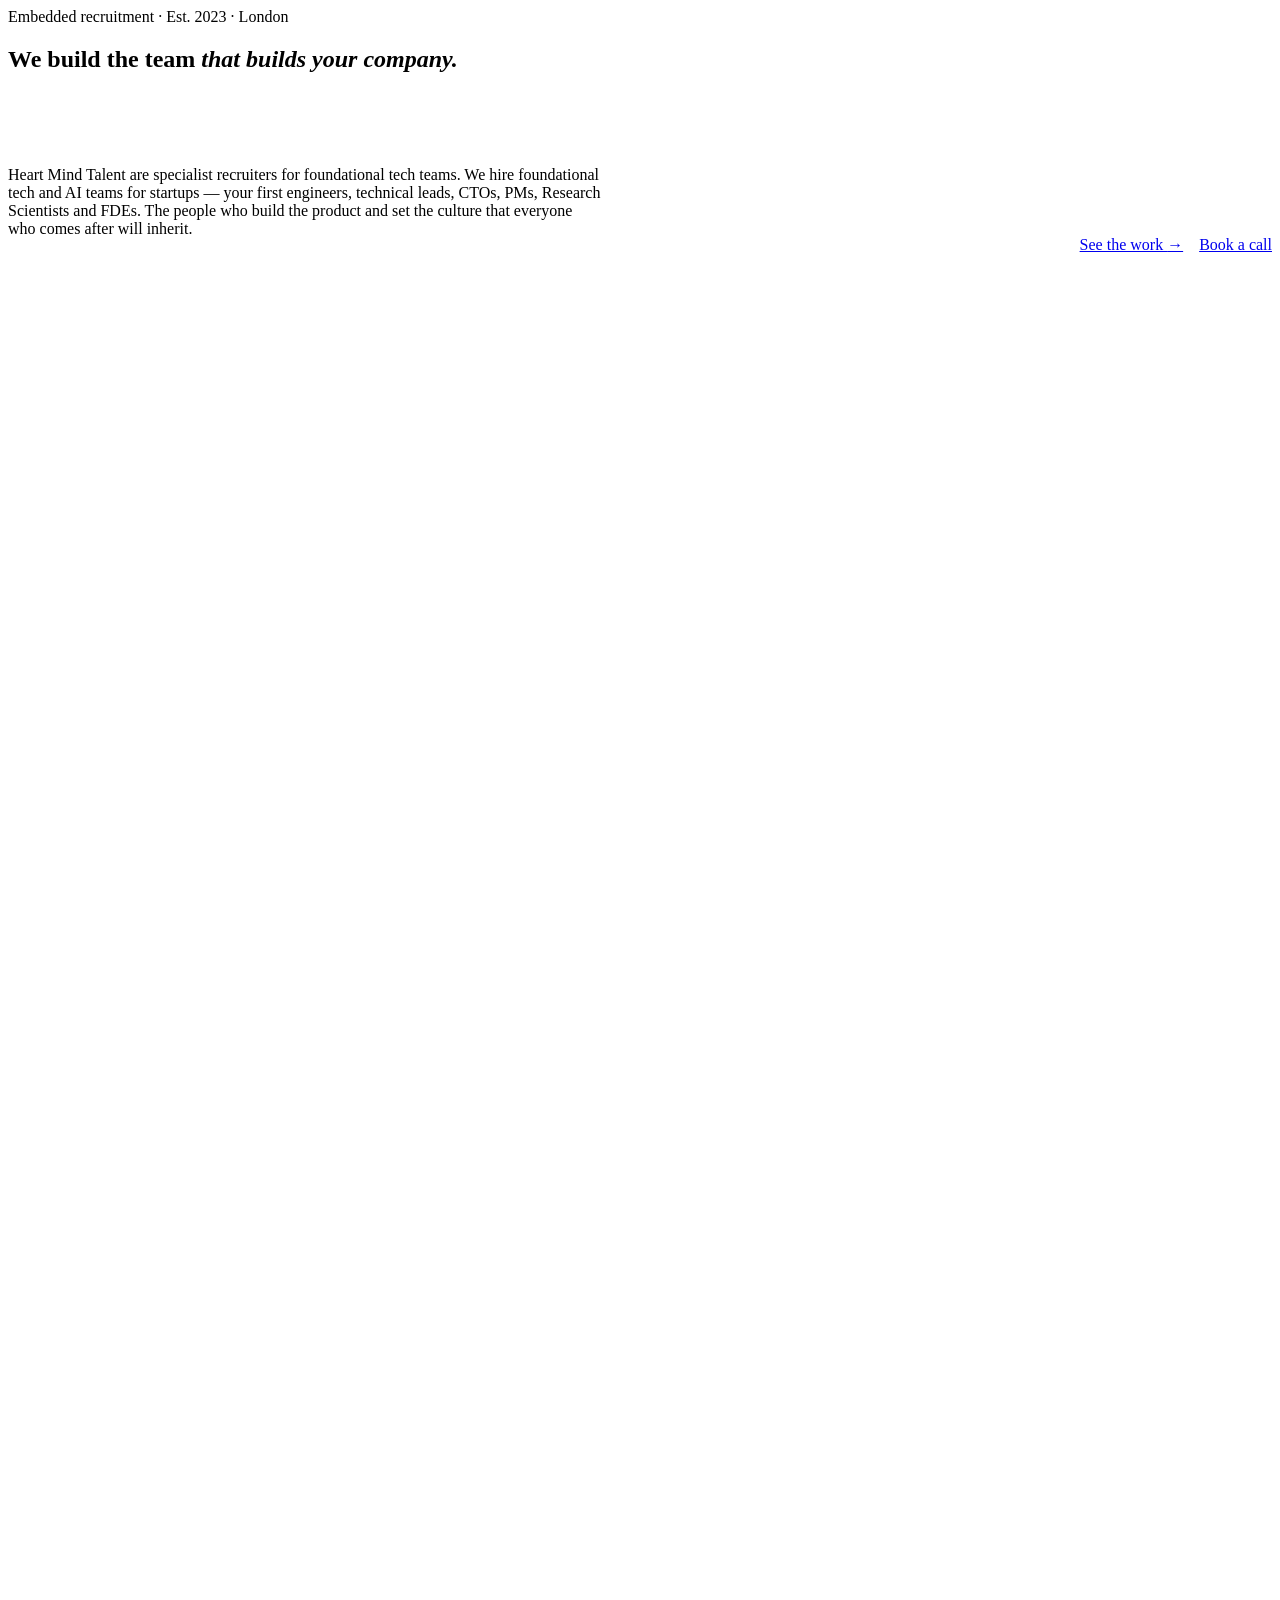
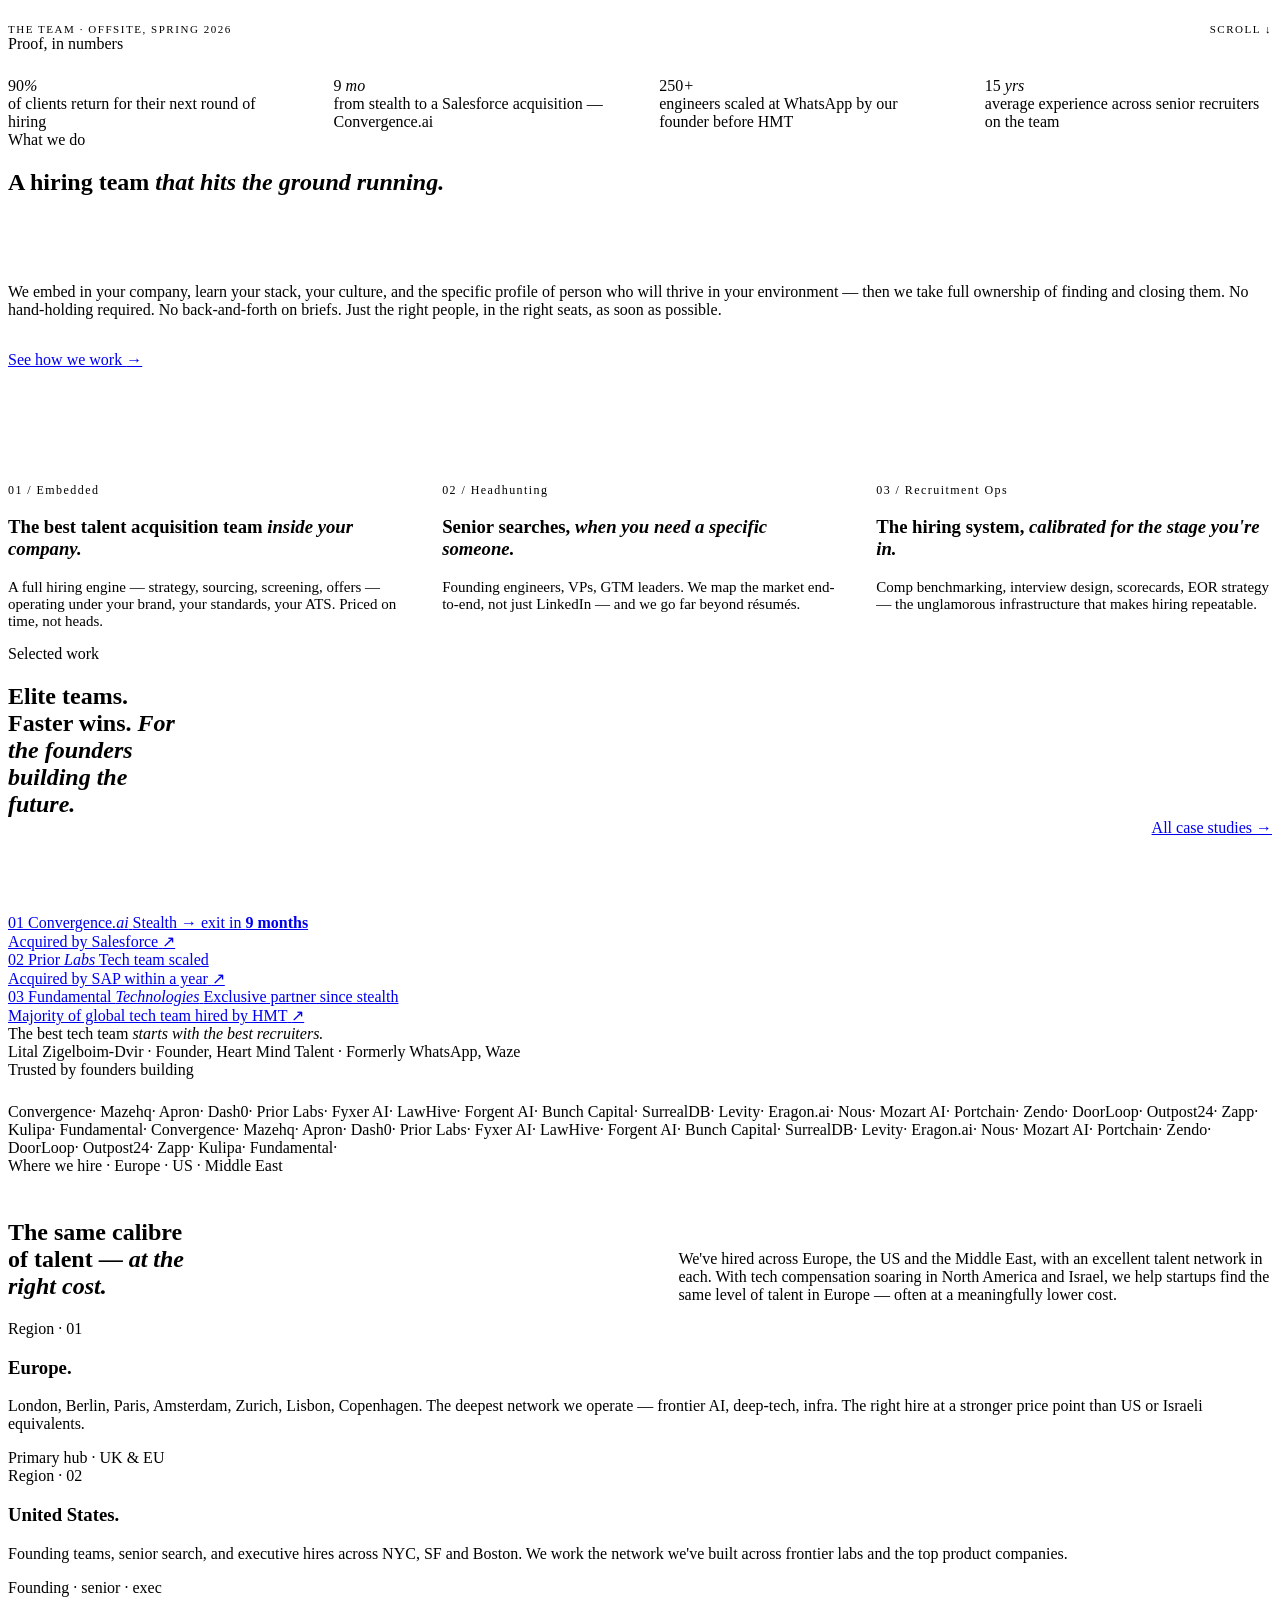
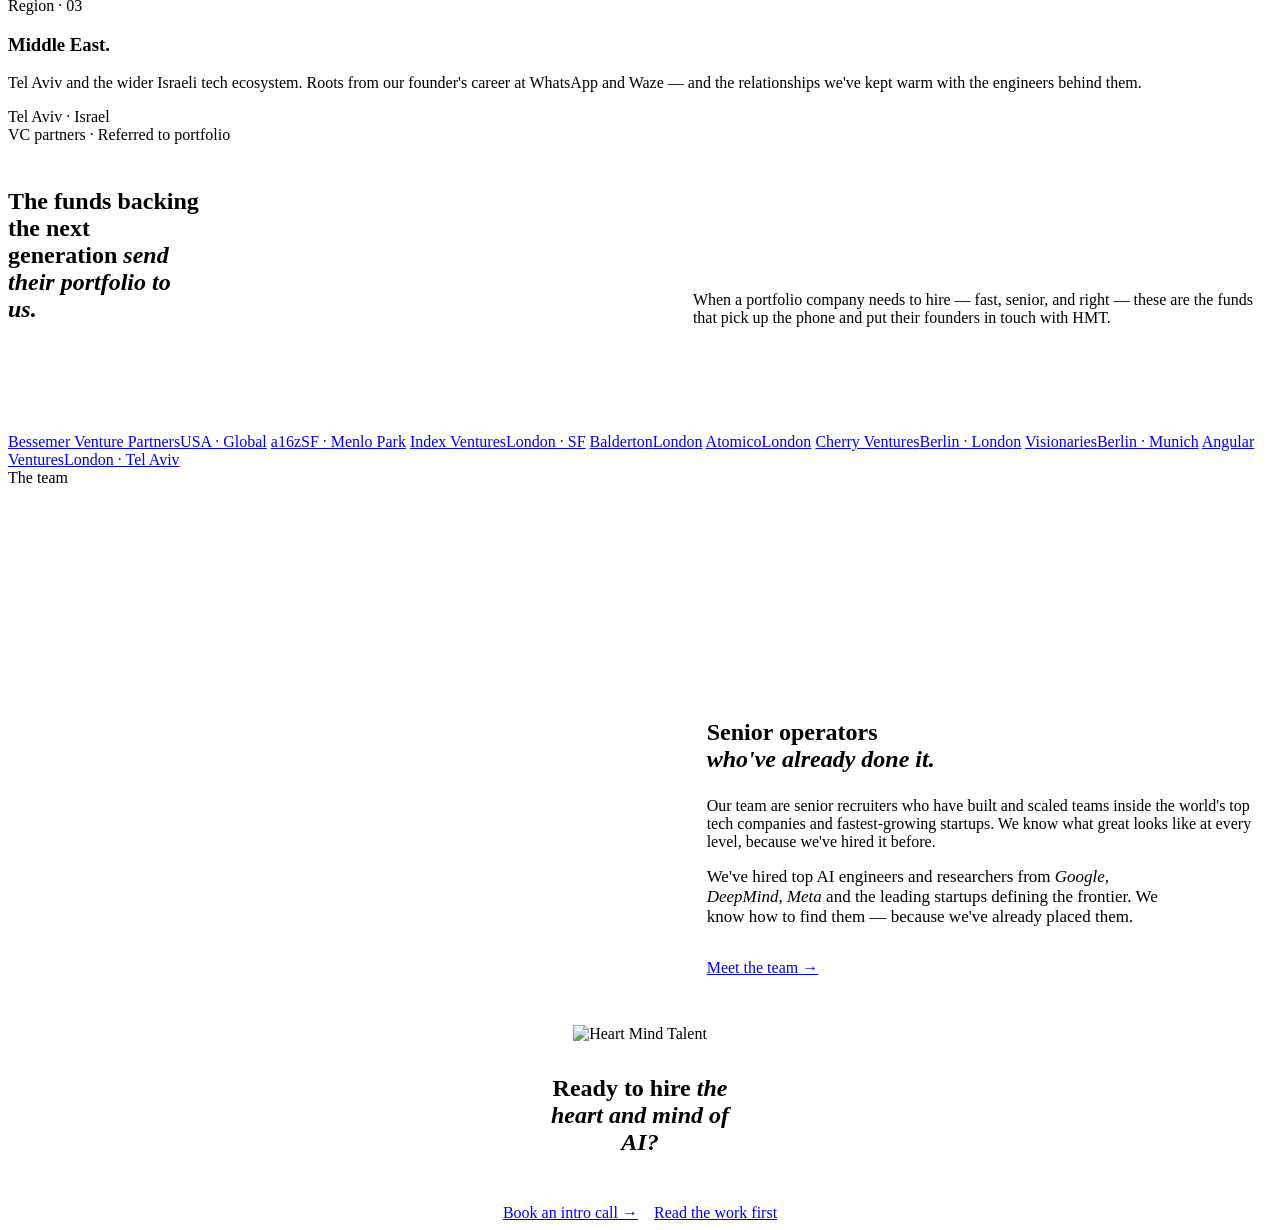
==== index.html @ 1f243b2b "Add files via upload" ====
<!doctype html>
<html lang="en">
<head>
<meta charset="utf-8" />
<meta name="viewport" content="width=device-width,initial-scale=1" />
<title>Heart Mind Talent — Specialist recruiters for foundational tech teams.</title>
<meta name="description" content="Specialist recruiters for foundational tech teams. We hire the first engineers, technical leads and CTOs for AI and tech startups across Europe." />
<link rel="preconnect" href="https://fonts.googleapis.com">
<link rel="preconnect" href="https://fonts.gstatic.com" crossorigin>
<link href="https://fonts.googleapis.com/css2?family=Instrument+Serif:ital@0;1&family=IBM+Plex+Sans:wght@300;400;500;600&family=IBM+Plex+Mono:wght@400;500&display=swap" rel="stylesheet">
<link rel="stylesheet" href="assets/styles.css" />
<link rel="icon" type="image/jpeg" href="assets/favicon.jpeg" />
</head>
<body>

<div data-header></div>

<main>

  <!-- HERO -->
  <section class="hero section">
    <div class="wrap">
      <div class="kicker-row reveal">
        <span class="line"></span>
        <span class="eyebrow">Embedded recruitment · Est. 2023 · London</span>
      </div>

      <h1 class="display reveal">
        We build the team <em>that builds your company.</em>
      </h1>

      <div class="hero__row reveal" style="display:grid; grid-template-columns: 1fr 1fr; gap: clamp(40px,6vw,120px); margin-top: clamp(48px, 6vw, 96px); align-items: end;">
        <p class="lede">
          Heart Mind Talent are specialist recruiters for foundational tech teams. We hire foundational tech and AI teams for startups — your first engineers, technical leads, CTOs, PMs, Research Scientists and FDEs. The people who build the product and set the culture that everyone who comes after will inherit.
        </p>
        <div style="display:flex; gap: 16px; flex-wrap: wrap; justify-content: flex-end;">
          <a href="case-studies.html" class="cta">See the work <span class="cta__arrow">→</span></a>
          <a href="contact.html#book" class="cta-ghost">Book a call</a>
        </div>
      </div>
    </div>

    <!-- Full bleed hero image -->
    <div class="hero__image reveal" style="margin-top: clamp(56px, 7vw, 112px);">
      <div class="photo photo--landscape" style="aspect-ratio: 1/1;">
        <image-slot
          id="home-hero"
          shape="rect"
          placeholder="Drag a team photo here to replace"
          fit="cover"
          style="width:100%;height:100%;display:block;"
          src="assets/photos/home-hero.jpg"
        ></image-slot>
      </div>
      <div class="wrap" style="display:flex; justify-content: space-between; margin-top: 16px;">
        <span class="mono" style="font-size:11px;letter-spacing:.14em;text-transform:uppercase;color:var(--muted);">The team · Offsite, Spring 2026</span>
        <span class="mono" style="font-size:11px;letter-spacing:.14em;text-transform:uppercase;color:var(--muted);">Scroll <span aria-hidden="true">↓</span></span>
      </div>
    </div>
  </section>

  <!-- PROOF STATS -->
  <section class="section-tight">
    <div class="wrap">
      <div class="kicker-row reveal">
        <span class="line"></span>
        <span class="eyebrow">Proof, in numbers</span>
      </div>

      <div style="display:grid; grid-template-columns: repeat(4, 1fr); gap: clamp(24px, 3vw, 48px); margin-top: 24px;" class="reveal">
        <div class="stat">
          <div class="stat__num">90<em>%</em></div>
          <div class="stat__label">of clients return for their next round of hiring</div>
        </div>
        <div class="stat">
          <div class="stat__num">9<em> mo</em></div>
          <div class="stat__label">from stealth to a Salesforce acquisition — Convergence.ai</div>
        </div>
        <div class="stat">
          <div class="stat__num">250<em>+</em></div>
          <div class="stat__label">engineers scaled at WhatsApp by our founder before HMT</div>
        </div>
        <div class="stat">
          <div class="stat__num">15<em> yrs</em></div>
          <div class="stat__label">average experience across senior recruiters on the team</div>
        </div>
      </div>
    </div>
  </section>

  <!-- WHAT WE DO -->
  <section class="section divider">
    <div class="wrap two-col">
      <div class="reveal">
        <div class="kicker-row">
          <span class="line"></span>
          <span class="eyebrow">What we do</span>
        </div>
        <h2 class="h-xl">A hiring team <em>that hits the ground running.</em></h2>
      </div>
      <div class="reveal" style="padding-top: clamp(20px, 4vw, 64px);">
        <p class="lede">
          We embed in your company, learn your stack, your culture, and the specific profile of person who will thrive in your environment — then we take full ownership of finding and closing them. No hand-holding required. No back-and-forth on briefs. Just the right people, in the right seats, as soon as possible.
        </p>
        <div style="margin-top: 32px;">
          <a href="how-we-work.html" class="ilink">See how we work <span>→</span></a>
        </div>
      </div>
    </div>

    <!-- 3 services in editorial list -->
    <div class="wrap" style="margin-top: clamp(56px, 7vw, 96px);">
      <div style="display:grid; grid-template-columns: repeat(3, 1fr); gap: clamp(24px,3vw,48px);">
        <div class="reveal" style="border-top:1px solid var(--ink); padding-top: 24px;">
          <div class="mono" style="font-size:12px;letter-spacing:.12em;color:var(--muted);">01 / Embedded</div>
          <h3 class="h-md" style="margin-top: 18px;">The best talent acquisition team <em>inside your company.</em></h3>
          <p class="muted" style="margin-top: 16px; font-size:15px;">A full hiring engine — strategy, sourcing, screening, offers — operating under your brand, your standards, your ATS. Priced on time, not heads.</p>
        </div>
        <div class="reveal" style="border-top:1px solid var(--ink); padding-top: 24px;">
          <div class="mono" style="font-size:12px;letter-spacing:.12em;color:var(--muted);">02 / Headhunting</div>
          <h3 class="h-md" style="margin-top: 18px;">Senior searches, <em>when you need a specific someone.</em></h3>
          <p class="muted" style="margin-top: 16px; font-size:15px;">Founding engineers, VPs, GTM leaders. We map the market end-to-end, not just LinkedIn — and we go far beyond résumés.</p>
        </div>
        <div class="reveal" style="border-top:1px solid var(--ink); padding-top: 24px;">
          <div class="mono" style="font-size:12px;letter-spacing:.12em;color:var(--muted);">03 / Recruitment Ops</div>
          <h3 class="h-md" style="margin-top: 18px;">The hiring system, <em>calibrated for the stage you're in.</em></h3>
          <p class="muted" style="margin-top: 16px; font-size:15px;">Comp benchmarking, interview design, scorecards, EOR strategy — the unglamorous infrastructure that makes hiring repeatable.</p>
        </div>
      </div>
    </div>
  </section>

  <!-- CASE STUDIES PREVIEW -->
  <section class="section divider">
    <div class="wrap">
      <div style="display:flex; justify-content: space-between; align-items: end; flex-wrap: wrap; gap: 24px;" class="reveal">
        <div>
          <div class="kicker-row">
            <span class="line"></span>
            <span class="eyebrow">Selected work</span>
          </div>
          <h2 class="h-xl" style="max-width: 14ch;">Elite teams. Faster wins. <em>For the founders building the future.</em></h2>
        </div>
        <a href="case-studies.html" class="ilink">All case studies <span>→</span></a>
      </div>

      <div style="margin-top: clamp(48px, 6vw, 96px);" class="reveal">
        <a href="case-studies.html#convergence" class="case-card">
          <div class="case-card__row">
            <span class="case-card__num">01</span>
            <span class="case-card__name">Convergence<em>.ai</em></span>
            <span class="case-card__meta">Stealth → exit in <strong>9 months</strong><br/>Acquired by Salesforce</span>
            <span class="case-card__arrow">↗</span>
          </div>
        </a>
        <a href="case-studies.html#priorlabs" class="case-card">
          <div class="case-card__row">
            <span class="case-card__num">02</span>
            <span class="case-card__name">Prior <em>Labs</em></span>
            <span class="case-card__meta">Tech team scaled<br/>Acquired by SAP within a year</span>
            <span class="case-card__arrow">↗</span>
          </div>
        </a>
        <a href="case-studies.html#fundamental" class="case-card">
          <div class="case-card__row">
            <span class="case-card__num">03</span>
            <span class="case-card__name">Fundamental <em>Technologies</em></span>
            <span class="case-card__meta">Exclusive partner since stealth<br/>Majority of global tech team hired by HMT</span>
            <span class="case-card__arrow">↗</span>
          </div>
        </a>
        <div style="border-top:1px solid var(--line);"></div>
      </div>
    </div>
  </section>

  <!-- PULLQUOTE -->
  <section class="section">
    <div class="wrap" style="max-width: 1100px;">
      <div class="reveal">
        <div class="pullquote">The best tech team <em>starts with the best recruiters.</em></div>
        <div class="cite">Lital Zigelboim-Dvir · Founder, Heart Mind Talent · Formerly WhatsApp, Waze</div>
      </div>
    </div>
  </section>

  <!-- CLIENTS MARQUEE -->
  <section class="section-tight divider" style="background: var(--paper);">
    <div class="wrap">
      <div class="kicker-row reveal">
        <span class="line"></span>
        <span class="eyebrow">Trusted by founders building</span>
      </div>
    </div>
    <div class="marquee reveal" style="margin-top: 24px;">
      <div class="marquee__track">
        <span class="marquee__item italic">Convergence<span class="sep">·</span></span>
        <span class="marquee__item italic">Mazehq<span class="sep">·</span></span>
        <span class="marquee__item italic">Apron<span class="sep">·</span></span>
        <span class="marquee__item italic">Dash0<span class="sep">·</span></span>
        <span class="marquee__item italic">Prior Labs<span class="sep">·</span></span>
        <span class="marquee__item italic">Fyxer AI<span class="sep">·</span></span>
        <span class="marquee__item italic">LawHive<span class="sep">·</span></span>
        <span class="marquee__item italic">Forgent AI<span class="sep">·</span></span>
        <span class="marquee__item italic">Bunch Capital<span class="sep">·</span></span>
        <span class="marquee__item italic">SurrealDB<span class="sep">·</span></span>
        <span class="marquee__item italic">Levity<span class="sep">·</span></span>
        <span class="marquee__item italic">Eragon.ai<span class="sep">·</span></span>
        <span class="marquee__item italic">Nous<span class="sep">·</span></span>
        <span class="marquee__item italic">Mozart AI<span class="sep">·</span></span>
        <span class="marquee__item italic">Portchain<span class="sep">·</span></span>
        <span class="marquee__item italic">Zendo<span class="sep">·</span></span>
        <span class="marquee__item italic">DoorLoop<span class="sep">·</span></span>
        <span class="marquee__item italic">Outpost24<span class="sep">·</span></span>
        <span class="marquee__item italic">Zapp<span class="sep">·</span></span>
        <span class="marquee__item italic">Kulipa<span class="sep">·</span></span>
        <span class="marquee__item italic">Fundamental<span class="sep">·</span></span>
        <!-- duplicated for seamless loop -->
        <span class="marquee__item italic">Convergence<span class="sep">·</span></span>
        <span class="marquee__item italic">Mazehq<span class="sep">·</span></span>
        <span class="marquee__item italic">Apron<span class="sep">·</span></span>
        <span class="marquee__item italic">Dash0<span class="sep">·</span></span>
        <span class="marquee__item italic">Prior Labs<span class="sep">·</span></span>
        <span class="marquee__item italic">Fyxer AI<span class="sep">·</span></span>
        <span class="marquee__item italic">LawHive<span class="sep">·</span></span>
        <span class="marquee__item italic">Forgent AI<span class="sep">·</span></span>
        <span class="marquee__item italic">Bunch Capital<span class="sep">·</span></span>
        <span class="marquee__item italic">SurrealDB<span class="sep">·</span></span>
        <span class="marquee__item italic">Levity<span class="sep">·</span></span>
        <span class="marquee__item italic">Eragon.ai<span class="sep">·</span></span>
        <span class="marquee__item italic">Nous<span class="sep">·</span></span>
        <span class="marquee__item italic">Mozart AI<span class="sep">·</span></span>
        <span class="marquee__item italic">Portchain<span class="sep">·</span></span>
        <span class="marquee__item italic">Zendo<span class="sep">·</span></span>
        <span class="marquee__item italic">DoorLoop<span class="sep">·</span></span>
        <span class="marquee__item italic">Outpost24<span class="sep">·</span></span>
        <span class="marquee__item italic">Zapp<span class="sep">·</span></span>
        <span class="marquee__item italic">Kulipa<span class="sep">·</span></span>
        <span class="marquee__item italic">Fundamental<span class="sep">·</span></span>
      </div>
    </div>
  </section>

  <!-- GEOGRAPHY / REACH -->
  <section class="section divider">
    <div class="wrap">
      <div class="kicker-row reveal">
        <span class="line"></span>
        <span class="eyebrow">Where we hire · Europe · US · Middle East</span>
      </div>

      <div style="display:grid; grid-template-columns: minmax(0, 1fr) minmax(0, 1fr); gap: clamp(40px, 6vw, 96px); align-items: end; margin-top: 24px;" class="reveal">
        <h2 class="h-xl" style="max-width: 16ch;">
          The same calibre of talent — <em>at the right cost.</em>
        </h2>
        <p class="lede">
          We've hired across Europe, the US and the Middle East, with an excellent talent network in each. With tech compensation soaring in North America and Israel, we help startups find the same level of talent in Europe — often at a meaningfully lower cost.
        </p>
      </div>

      <div class="geo-grid reveal">
        <div class="geo-cell">
          <div class="geo-cell__tag">Region · 01</div>
          <h3 class="geo-cell__name">Europe.</h3>
          <p class="geo-cell__body">London, Berlin, Paris, Amsterdam, Zurich, Lisbon, Copenhagen. The deepest network we operate — frontier AI, deep-tech, infra. The right hire at a stronger price point than US or Israeli equivalents.</p>
          <div class="geo-cell__meta">Primary hub · UK &amp; EU</div>
        </div>
        <div class="geo-cell">
          <div class="geo-cell__tag">Region · 02</div>
          <h3 class="geo-cell__name">United States.</h3>
          <p class="geo-cell__body">Founding teams, senior search, and executive hires across NYC, SF and Boston. We work the network we've built across frontier labs and the top product companies.</p>
          <div class="geo-cell__meta">Founding · senior · exec</div>
        </div>
        <div class="geo-cell">
          <div class="geo-cell__tag">Region · 03</div>
          <h3 class="geo-cell__name">Middle East.</h3>
          <p class="geo-cell__body">Tel Aviv and the wider Israeli tech ecosystem. Roots from our founder's career at WhatsApp and Waze — and the relationships we've kept warm with the engineers behind them.</p>
          <div class="geo-cell__meta">Tel Aviv · Israel</div>
        </div>
      </div>
    </div>
  </section>

  <!-- INVESTORS -->
  <section class="section divider" style="background: var(--paper);">
    <div class="wrap">
      <div class="kicker-row reveal">
        <span class="line"></span>
        <span class="eyebrow">VC partners · Referred to portfolio</span>
      </div>

      <div style="display:grid; grid-template-columns: minmax(0, 1.05fr) minmax(0, 1fr); gap: clamp(40px, 6vw, 96px); align-items: end; margin-top: 24px;" class="reveal">
        <h2 class="h-xl" style="max-width: 16ch;">
          The funds backing the next generation <em>send their portfolio to us.</em>
        </h2>
        <p class="lede">
          When a portfolio company needs to hire — fast, senior, and right — these are the funds that pick up the phone and put their founders in touch with HMT.
        </p>
      </div>

      <div class="vc-grid reveal" style="margin-top: clamp(56px, 7vw, 96px); border-top: 1px solid var(--ink);">
        <a class="vc-cell" href="https://www.bvp.com/" target="_blank" rel="noopener"><span class="vc-name">Bessemer Venture Partners</span><span class="vc-meta">USA · Global</span></a>
        <a class="vc-cell" href="https://a16z.com/" target="_blank" rel="noopener"><span class="vc-name">a16z</span><span class="vc-meta">SF · Menlo Park</span></a>
        <a class="vc-cell" href="https://www.indexventures.com/" target="_blank" rel="noopener"><span class="vc-name">Index Ventures</span><span class="vc-meta">London · SF</span></a>
        <a class="vc-cell" href="https://www.balderton.com/" target="_blank" rel="noopener"><span class="vc-name">Balderton</span><span class="vc-meta">London</span></a>
        <a class="vc-cell" href="https://www.atomico.com/" target="_blank" rel="noopener"><span class="vc-name">Atomico</span><span class="vc-meta">London</span></a>
        <a class="vc-cell" href="https://www.cherry.vc/" target="_blank" rel="noopener"><span class="vc-name">Cherry Ventures</span><span class="vc-meta">Berlin · London</span></a>
        <a class="vc-cell" href="https://visionariesclub.vc/" target="_blank" rel="noopener"><span class="vc-name">Visionaries</span><span class="vc-meta">Berlin · Munich</span></a>
        <a class="vc-cell" href="https://www.angularventures.com/" target="_blank" rel="noopener"><span class="vc-name">Angular Ventures</span><span class="vc-meta">London · Tel Aviv</span></a>
      </div>
    </div>
  </section>

  <!-- TEAM / FOUNDER PREVIEW -->
  <section class="section divider">
    <div class="wrap">
      <div class="kicker-row reveal">
        <span class="line"></span>
        <span class="eyebrow">The team</span>
      </div>

      <div style="display:grid; grid-template-columns: 1.1fr 1fr; gap: clamp(40px, 6vw, 96px); align-items: end; margin-top: 24px;" class="reveal">
        <div class="photo photo--landscape" style="aspect-ratio: 4/3;">
          <image-slot id="home-team-1" shape="rect" placeholder="Drop team photo" fit="cover" src="assets/photos/team-couch.jpg" style="width:100%;height:100%;display:block;"></image-slot>
        </div>
        <div>
          <h2 class="h-lg">Senior operators<br/><em>who've already done it.</em></h2>
          <p class="lede" style="margin-top: 24px;">
            Our team are senior recruiters who have built and scaled teams inside the world's top tech companies and fastest-growing startups. We know what great looks like at every level, because we've hired it before.
          </p>
          <p style="margin-top: 16px; font-size: 17px; color: var(--ink); max-width: 56ch;">
            We've hired top AI engineers and researchers from <em style="font-style: italic;">Google, DeepMind, Meta</em> and the leading startups defining the frontier. We know how to find them — because we've already placed them.
          </p>
          <div style="margin-top: 32px;">
            <a href="about.html" class="ilink">Meet the team <span>→</span></a>
          </div>
        </div>
      </div>

      <div style="display:grid; grid-template-columns: 1fr 1fr 1fr; gap: 24px; margin-top: 48px;" class="reveal">
        <div class="photo photo--portrait"><image-slot id="home-team-2" shape="rect" placeholder="Drop photo" fit="cover" src="assets/photos/team-meeting-sharp.jpg" style="width:100%;height:100%;display:block;"></image-slot></div>
        <div class="photo photo--portrait"><image-slot id="home-team-3" shape="rect" placeholder="Drop photo" fit="cover" src="assets/photos/team-counter.jpg" style="width:100%;height:100%;display:block;"></image-slot></div>
        <div class="photo photo--portrait"><image-slot id="home-team-4" shape="rect" placeholder="Drop photo" fit="cover" src="assets/photos/team-meeting-close.jpg" style="width:100%;height:100%;display:block;"></image-slot></div>
      </div>
    </div>
  </section>

  <!-- CTA -->
  <section class="section">
    <div class="wrap reveal" style="text-align: center;">
      <div class="reveal" style="margin-bottom: 32px; display: flex; justify-content: center;">
        <img src="assets/logo.png" alt="Heart Mind Talent" class="logo-img logo-img--xxl" />
      </div>
      <h2 class="display" style="max-width: 18ch; margin: 0 auto;">
        Ready to hire <em>the heart and mind of AI?</em>
      </h2>
      <div style="margin-top: 48px; display:flex; gap: 16px; justify-content: center; flex-wrap: wrap;">
        <a href="contact.html#book" class="cta">Book an intro call <span class="cta__arrow">→</span></a>
        <a href="case-studies.html" class="cta-ghost">Read the work first</a>
      </div>
    </div>
  </section>

</main>

<div data-footer></div>
<script src="assets/image-slot.js"></script>
<script src="assets/partials.js"></script>
</body>
</html>
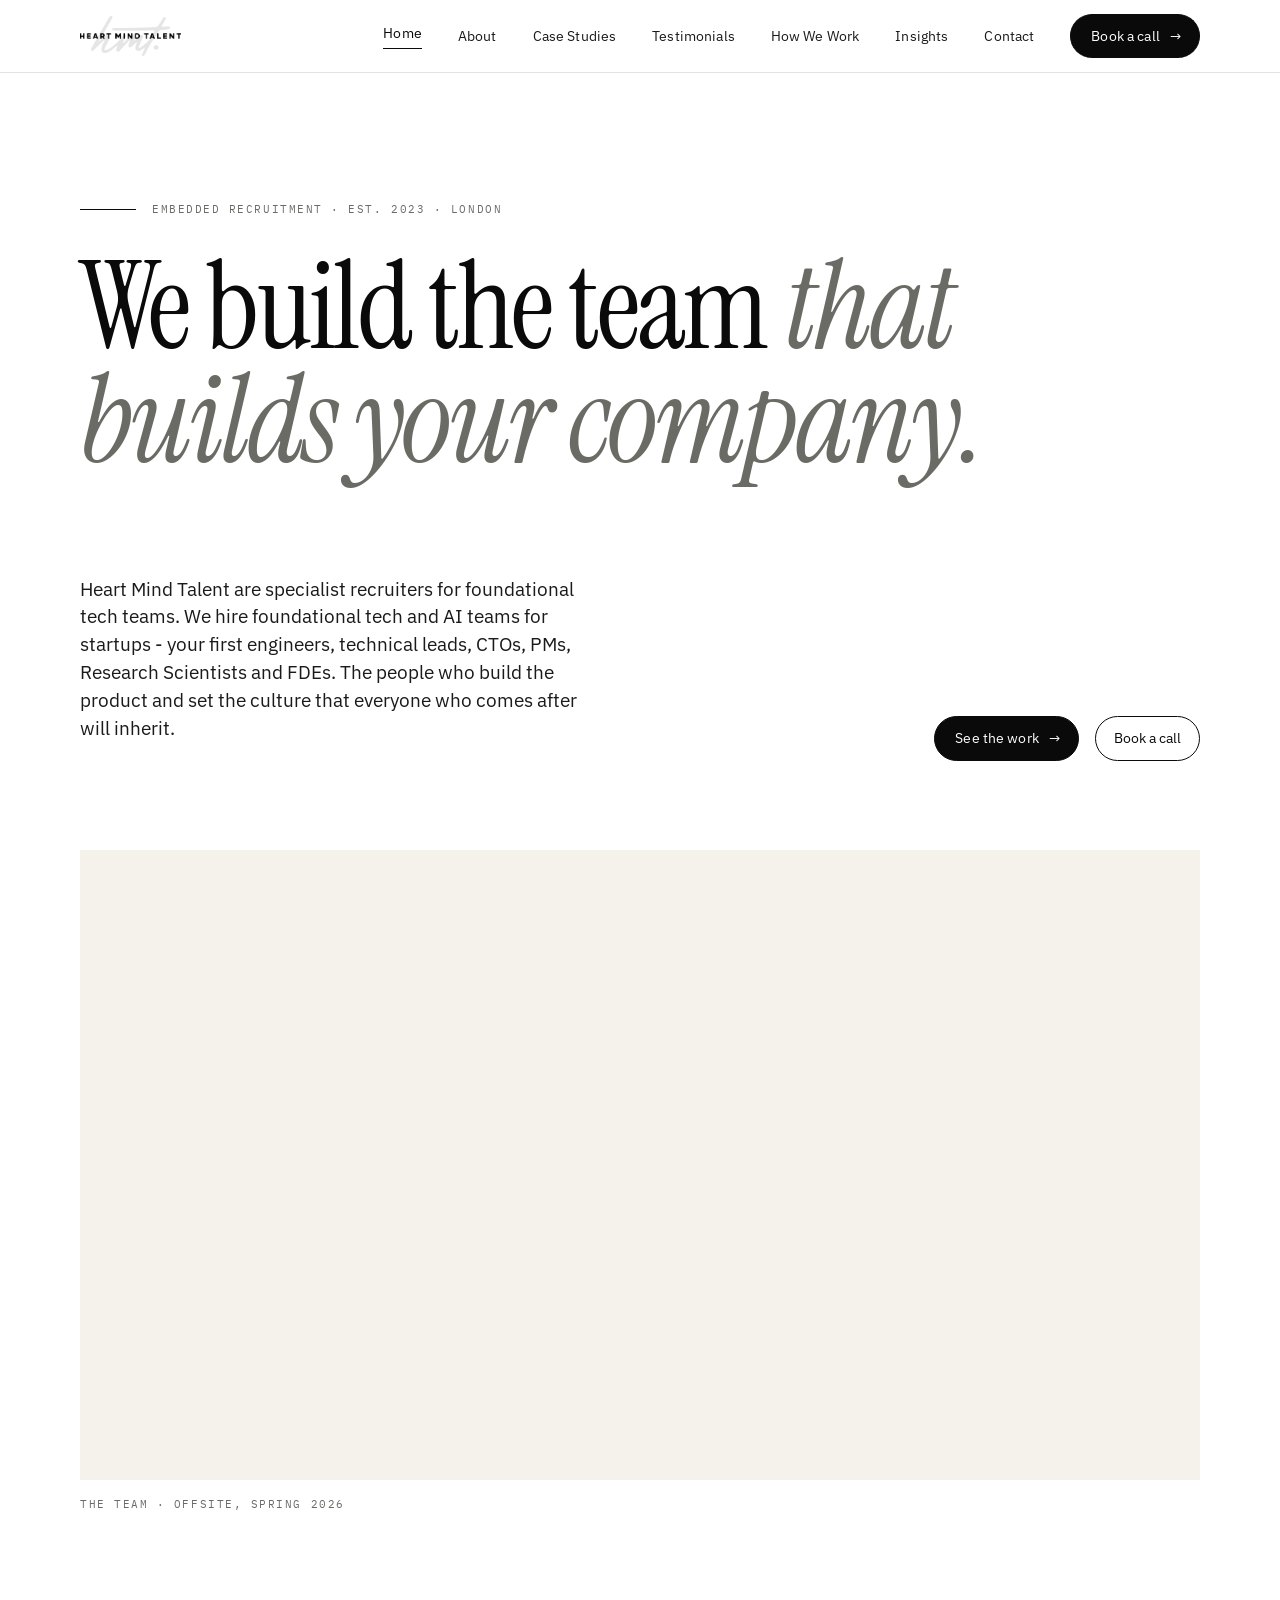
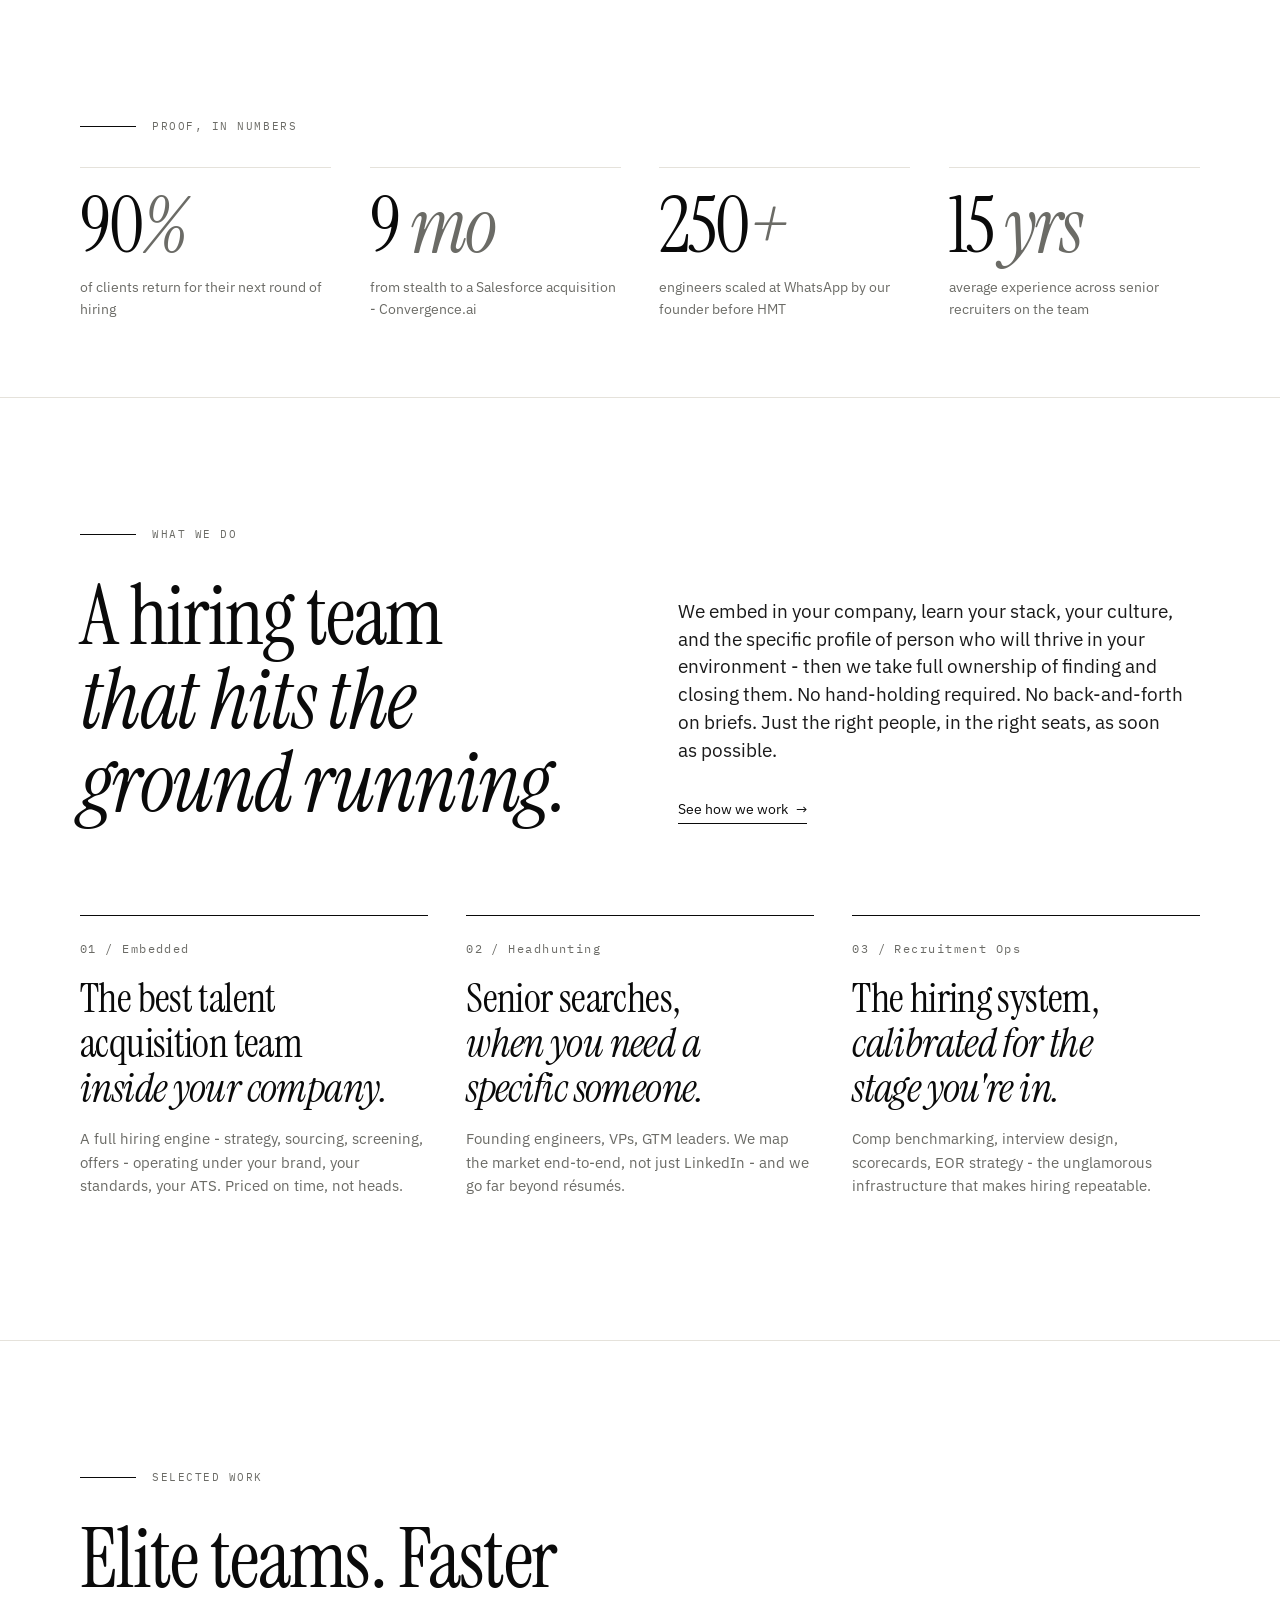
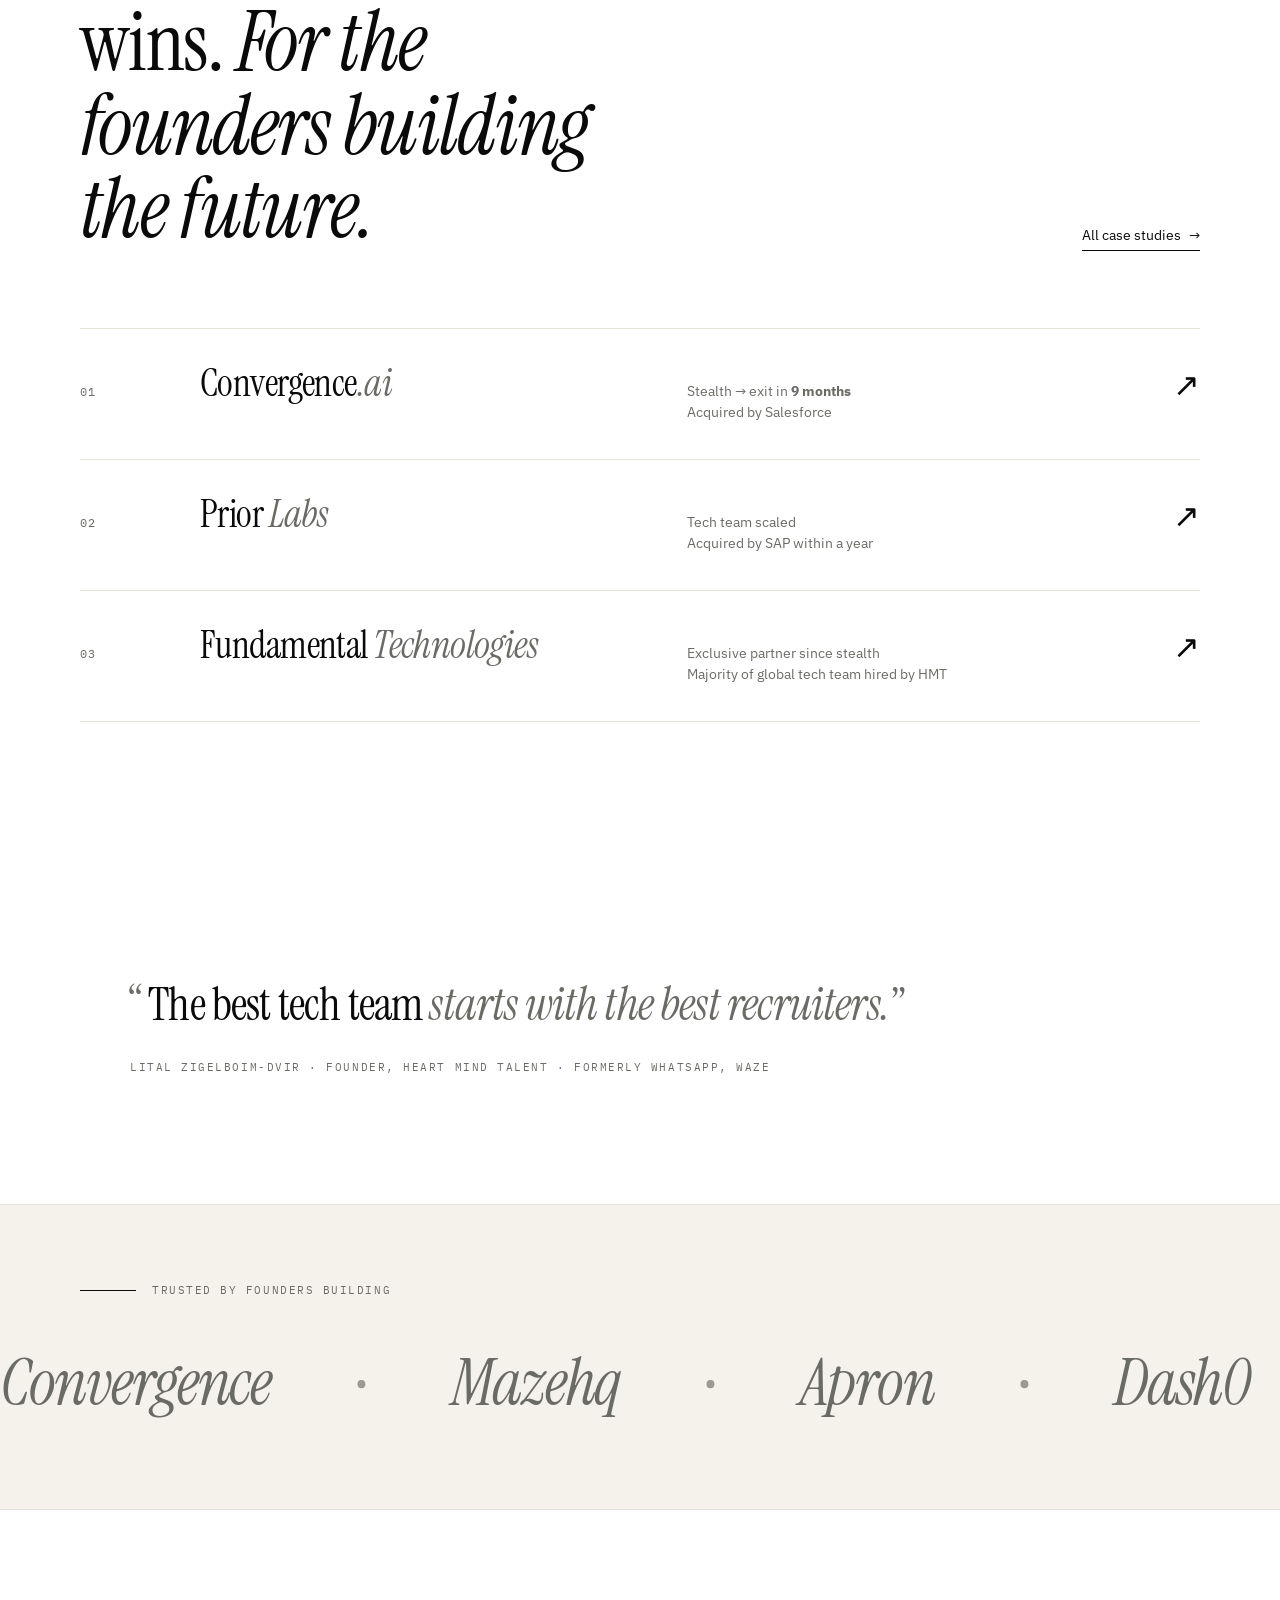
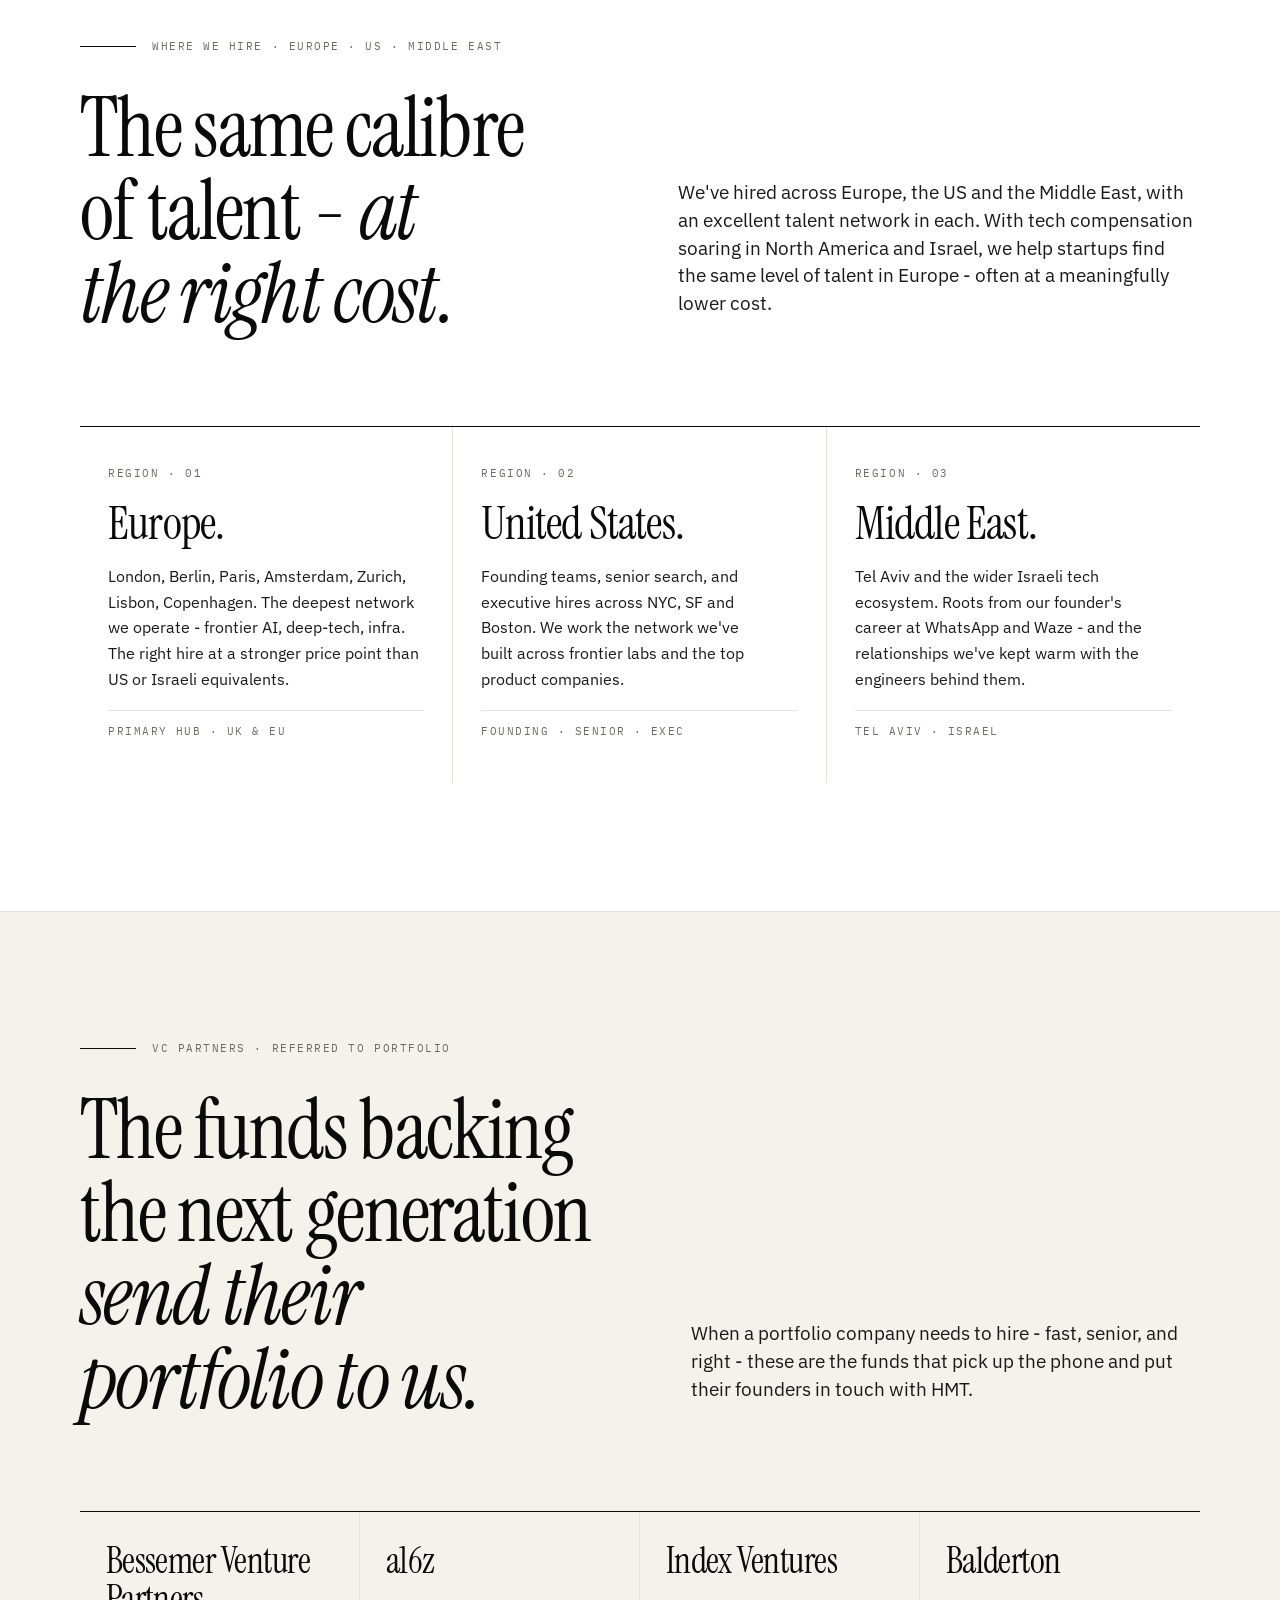
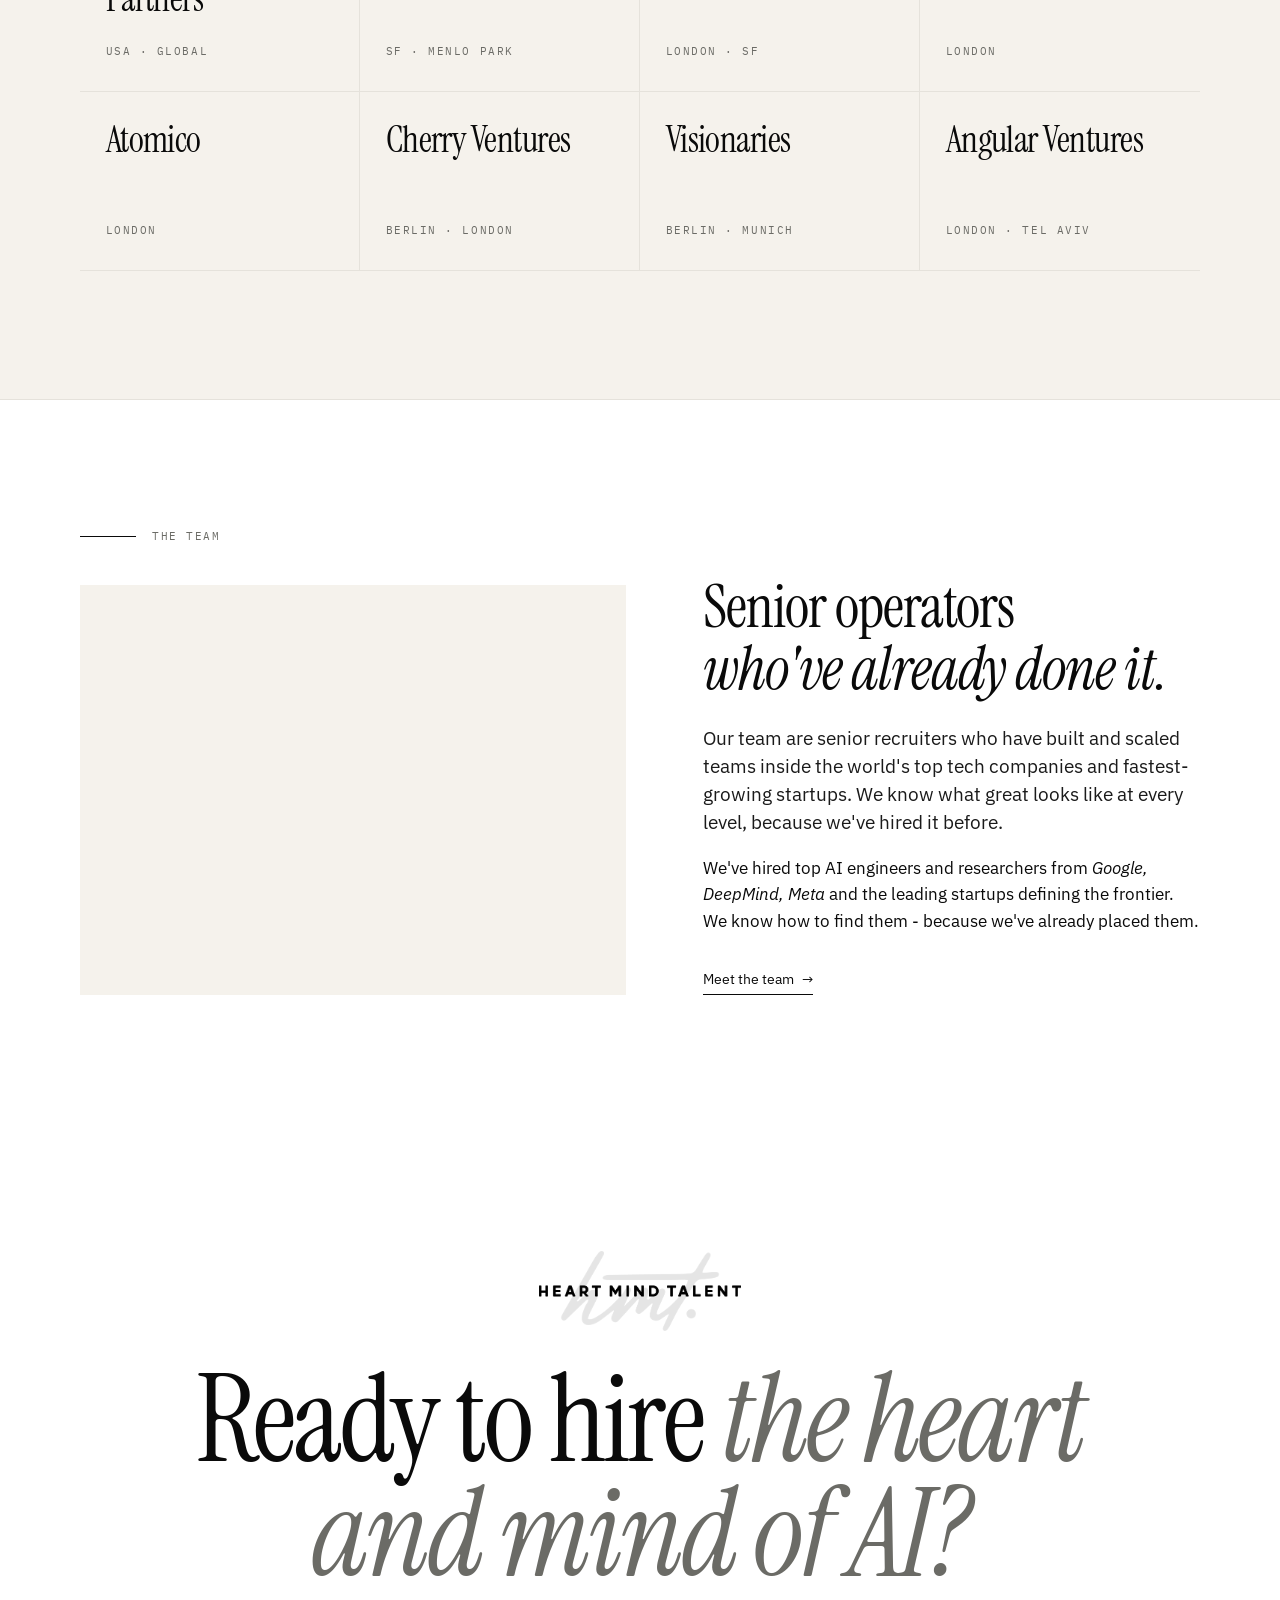
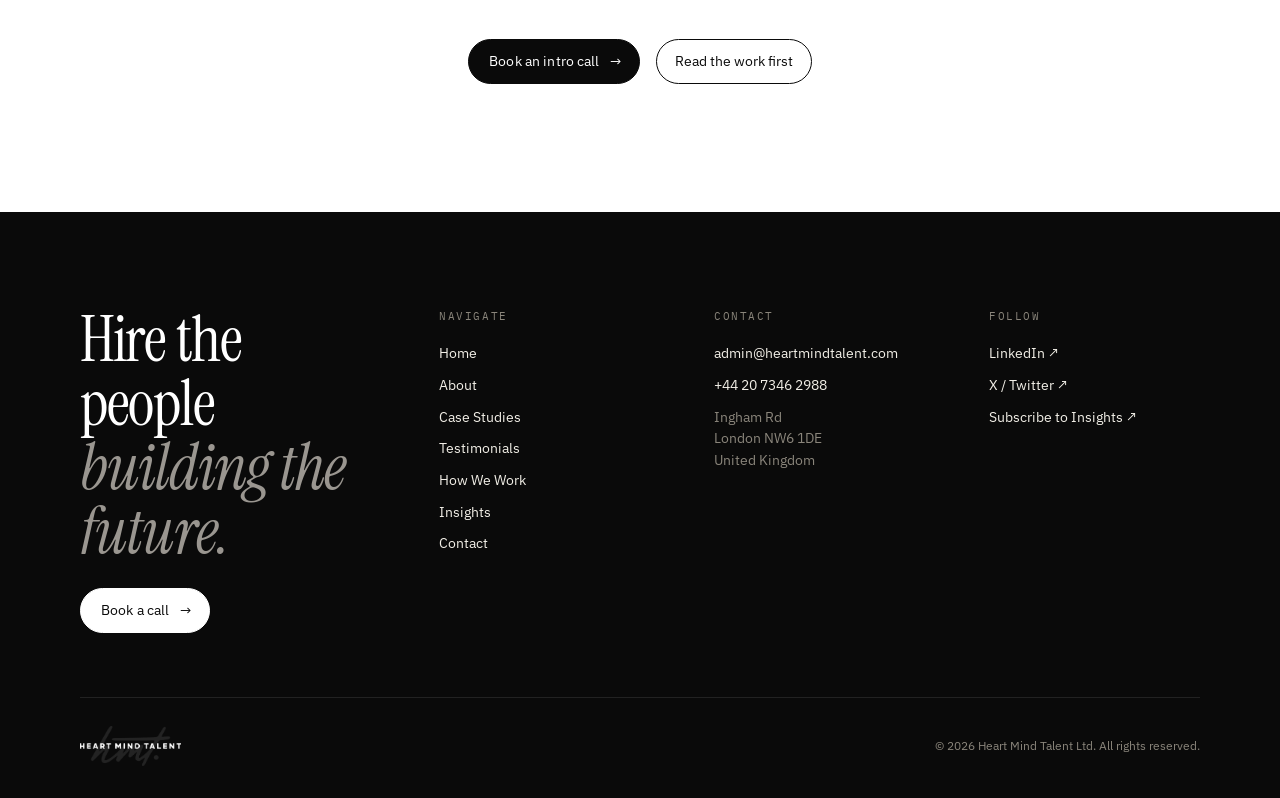
==== commit 5cbb0768: "updates end June updates" ====
--- a/index.html
+++ b/index.html
@@ -3,7 +3,7 @@
 <head>
 <meta charset="utf-8" />
 <meta name="viewport" content="width=device-width,initial-scale=1" />
-<title>Heart Mind Talent — Specialist recruiters for foundational tech teams.</title>
+<title>Heart Mind Talent - Specialist recruiters for foundational tech teams.</title>
 <meta name="description" content="Specialist recruiters for foundational tech teams. We hire the first engineers, technical leads and CTOs for AI and tech startups across Europe." />
 <link rel="preconnect" href="https://fonts.googleapis.com">
 <link rel="preconnect" href="https://fonts.gstatic.com" crossorigin>
@@ -31,7 +31,7 @@
 
       <div class="hero__row reveal" style="display:grid; grid-template-columns: 1fr 1fr; gap: clamp(40px,6vw,120px); margin-top: clamp(48px, 6vw, 96px); align-items: end;">
         <p class="lede">
-          Heart Mind Talent are specialist recruiters for foundational tech teams. We hire foundational tech and AI teams for startups — your first engineers, technical leads, CTOs, PMs, Research Scientists and FDEs. The people who build the product and set the culture that everyone who comes after will inherit.
+          Heart Mind Talent are specialist recruiters for foundational tech teams. We hire foundational tech and AI teams for startups - your first engineers, technical leads, CTOs, PMs, Research Scientists and FDEs. The people who build the product and set the culture that everyone who comes after will inherit.
         </p>
         <div style="display:flex; gap: 16px; flex-wrap: wrap; justify-content: flex-end;">
           <a href="case-studies.html" class="cta">See the work <span class="cta__arrow">→</span></a>
@@ -40,21 +40,22 @@
       </div>
     </div>
 
-    <!-- Full bleed hero image -->
+    <!-- Hero image - constrained to wrap width -->
     <div class="hero__image reveal" style="margin-top: clamp(56px, 7vw, 112px);">
-      <div class="photo photo--landscape" style="aspect-ratio: 1/1;">
-        <image-slot
-          id="home-hero"
-          shape="rect"
-          placeholder="Drag a team photo here to replace"
-          fit="cover"
-          style="width:100%;height:100%;display:block;"
-          src="assets/photos/home-hero.jpg"
-        ></image-slot>
-      </div>
-      <div class="wrap" style="display:flex; justify-content: space-between; margin-top: 16px;">
-        <span class="mono" style="font-size:11px;letter-spacing:.14em;text-transform:uppercase;color:var(--muted);">The team · Offsite, Spring 2026</span>
-        <span class="mono" style="font-size:11px;letter-spacing:.14em;text-transform:uppercase;color:var(--muted);">Scroll <span aria-hidden="true">↓</span></span>
+      <div class="wrap">
+        <div class="photo photo--landscape" style="aspect-ratio: 16/9;">
+          <image-slot
+            id="home-hero"
+            shape="rect"
+            placeholder="Drag a team photo here to replace"
+            fit="cover"
+            style="width:100%;height:100%;display:block;"
+            src="assets/photos/home-hero.jpg"
+          ></image-slot>
+        </div>
+        <div style="display:flex; justify-content: space-between; margin-top: 16px;">
+          <span class="mono" style="font-size:11px;letter-spacing:.14em;text-transform:uppercase;color:var(--muted);">The team · Offsite, Spring 2026</span>
+        </div>
       </div>
     </div>
   </section>
@@ -74,7 +75,7 @@
         </div>
         <div class="stat">
           <div class="stat__num">9<em> mo</em></div>
-          <div class="stat__label">from stealth to a Salesforce acquisition — Convergence.ai</div>
+          <div class="stat__label">from stealth to a Salesforce acquisition - Convergence.ai</div>
         </div>
         <div class="stat">
           <div class="stat__num">250<em>+</em></div>
@@ -100,7 +101,7 @@
       </div>
       <div class="reveal" style="padding-top: clamp(20px, 4vw, 64px);">
         <p class="lede">
-          We embed in your company, learn your stack, your culture, and the specific profile of person who will thrive in your environment — then we take full ownership of finding and closing them. No hand-holding required. No back-and-forth on briefs. Just the right people, in the right seats, as soon as possible.
+          We embed in your company, learn your stack, your culture, and the specific profile of person who will thrive in your environment - then we take full ownership of finding and closing them. No hand-holding required. No back-and-forth on briefs. Just the right people, in the right seats, as soon as possible.
         </p>
         <div style="margin-top: 32px;">
           <a href="how-we-work.html" class="ilink">See how we work <span>→</span></a>
@@ -114,17 +115,17 @@
         <div class="reveal" style="border-top:1px solid var(--ink); padding-top: 24px;">
           <div class="mono" style="font-size:12px;letter-spacing:.12em;color:var(--muted);">01 / Embedded</div>
           <h3 class="h-md" style="margin-top: 18px;">The best talent acquisition team <em>inside your company.</em></h3>
-          <p class="muted" style="margin-top: 16px; font-size:15px;">A full hiring engine — strategy, sourcing, screening, offers — operating under your brand, your standards, your ATS. Priced on time, not heads.</p>
+          <p class="muted" style="margin-top: 16px; font-size:15px;">A full hiring engine - strategy, sourcing, screening, offers - operating under your brand, your standards, your ATS. Priced on time, not heads.</p>
         </div>
         <div class="reveal" style="border-top:1px solid var(--ink); padding-top: 24px;">
           <div class="mono" style="font-size:12px;letter-spacing:.12em;color:var(--muted);">02 / Headhunting</div>
           <h3 class="h-md" style="margin-top: 18px;">Senior searches, <em>when you need a specific someone.</em></h3>
-          <p class="muted" style="margin-top: 16px; font-size:15px;">Founding engineers, VPs, GTM leaders. We map the market end-to-end, not just LinkedIn — and we go far beyond résumés.</p>
+          <p class="muted" style="margin-top: 16px; font-size:15px;">Founding engineers, VPs, GTM leaders. We map the market end-to-end, not just LinkedIn - and we go far beyond résumés.</p>
         </div>
         <div class="reveal" style="border-top:1px solid var(--ink); padding-top: 24px;">
           <div class="mono" style="font-size:12px;letter-spacing:.12em;color:var(--muted);">03 / Recruitment Ops</div>
           <h3 class="h-md" style="margin-top: 18px;">The hiring system, <em>calibrated for the stage you're in.</em></h3>
-          <p class="muted" style="margin-top: 16px; font-size:15px;">Comp benchmarking, interview design, scorecards, EOR strategy — the unglamorous infrastructure that makes hiring repeatable.</p>
+          <p class="muted" style="margin-top: 16px; font-size:15px;">Comp benchmarking, interview design, scorecards, EOR strategy - the unglamorous infrastructure that makes hiring repeatable.</p>
         </div>
       </div>
     </div>
@@ -251,10 +252,10 @@
 
       <div style="display:grid; grid-template-columns: minmax(0, 1fr) minmax(0, 1fr); gap: clamp(40px, 6vw, 96px); align-items: end; margin-top: 24px;" class="reveal">
         <h2 class="h-xl" style="max-width: 16ch;">
-          The same calibre of talent — <em>at the right cost.</em>
+          The same calibre of talent - <em>at the right cost.</em>
         </h2>
         <p class="lede">
-          We've hired across Europe, the US and the Middle East, with an excellent talent network in each. With tech compensation soaring in North America and Israel, we help startups find the same level of talent in Europe — often at a meaningfully lower cost.
+          We've hired across Europe, the US and the Middle East, with an excellent talent network in each. With tech compensation soaring in North America and Israel, we help startups find the same level of talent in Europe - often at a meaningfully lower cost.
         </p>
       </div>
 
@@ -262,7 +263,7 @@
         <div class="geo-cell">
           <div class="geo-cell__tag">Region · 01</div>
           <h3 class="geo-cell__name">Europe.</h3>
-          <p class="geo-cell__body">London, Berlin, Paris, Amsterdam, Zurich, Lisbon, Copenhagen. The deepest network we operate — frontier AI, deep-tech, infra. The right hire at a stronger price point than US or Israeli equivalents.</p>
+          <p class="geo-cell__body">London, Berlin, Paris, Amsterdam, Zurich, Lisbon, Copenhagen. The deepest network we operate - frontier AI, deep-tech, infra. The right hire at a stronger price point than US or Israeli equivalents.</p>
           <div class="geo-cell__meta">Primary hub · UK &amp; EU</div>
         </div>
         <div class="geo-cell">
@@ -274,7 +275,7 @@
         <div class="geo-cell">
           <div class="geo-cell__tag">Region · 03</div>
           <h3 class="geo-cell__name">Middle East.</h3>
-          <p class="geo-cell__body">Tel Aviv and the wider Israeli tech ecosystem. Roots from our founder's career at WhatsApp and Waze — and the relationships we've kept warm with the engineers behind them.</p>
+          <p class="geo-cell__body">Tel Aviv and the wider Israeli tech ecosystem. Roots from our founder's career at WhatsApp and Waze - and the relationships we've kept warm with the engineers behind them.</p>
           <div class="geo-cell__meta">Tel Aviv · Israel</div>
         </div>
       </div>
@@ -294,7 +295,7 @@
           The funds backing the next generation <em>send their portfolio to us.</em>
         </h2>
         <p class="lede">
-          When a portfolio company needs to hire — fast, senior, and right — these are the funds that pick up the phone and put their founders in touch with HMT.
+          When a portfolio company needs to hire - fast, senior, and right - these are the funds that pick up the phone and put their founders in touch with HMT.
         </p>
       </div>
 
@@ -329,7 +330,7 @@
             Our team are senior recruiters who have built and scaled teams inside the world's top tech companies and fastest-growing startups. We know what great looks like at every level, because we've hired it before.
           </p>
           <p style="margin-top: 16px; font-size: 17px; color: var(--ink); max-width: 56ch;">
-            We've hired top AI engineers and researchers from <em style="font-style: italic;">Google, DeepMind, Meta</em> and the leading startups defining the frontier. We know how to find them — because we've already placed them.
+            We've hired top AI engineers and researchers from <em style="font-style: italic;">Google, DeepMind, Meta</em> and the leading startups defining the frontier. We know how to find them - because we've already placed them.
           </p>
           <div style="margin-top: 32px;">
             <a href="about.html" class="ilink">Meet the team <span>→</span></a>
@@ -337,11 +338,7 @@
         </div>
       </div>
 
-      <div style="display:grid; grid-template-columns: 1fr 1fr 1fr; gap: 24px; margin-top: 48px;" class="reveal">
-        <div class="photo photo--portrait"><image-slot id="home-team-2" shape="rect" placeholder="Drop photo" fit="cover" src="assets/photos/team-meeting-sharp.jpg" style="width:100%;height:100%;display:block;"></image-slot></div>
-        <div class="photo photo--portrait"><image-slot id="home-team-3" shape="rect" placeholder="Drop photo" fit="cover" src="assets/photos/team-counter.jpg" style="width:100%;height:100%;display:block;"></image-slot></div>
-        <div class="photo photo--portrait"><image-slot id="home-team-4" shape="rect" placeholder="Drop photo" fit="cover" src="assets/photos/team-meeting-close.jpg" style="width:100%;height:100%;display:block;"></image-slot></div>
-      </div>
+
     </div>
   </section>
 
--- a/assets/styles.css
+++ b/assets/styles.css
@@ -0,0 +1,901 @@
+/* Heart Mind Talent — global styles */
+
+:root {
+  --ink: #0a0a0a;
+  --ink-2: #1a1a1a;
+  --muted: #6b6b66;
+  --muted-2: #9a9a93;
+  --line: #e5e2db;
+  --line-soft: #efece6;
+  --paper: #f5f2ec;
+  --paper-2: #eeeae1;
+  --bg: #ffffff;
+  --accent: #0a0a0a;
+  --serif: "Instrument Serif", "Times New Roman", Georgia, serif;
+  --sans: "IBM Plex Sans", -apple-system, BlinkMacSystemFont, "Helvetica Neue", Helvetica, Arial, sans-serif;
+  --mono: "IBM Plex Mono", ui-monospace, "SF Mono", Menlo, monospace;
+}
+
+* { box-sizing: border-box; }
+
+html, body {
+  margin: 0;
+  padding: 0;
+  background: var(--bg);
+  color: var(--ink);
+  font-family: var(--sans);
+  font-size: 16px;
+  line-height: 1.55;
+  -webkit-font-smoothing: antialiased;
+  -moz-osx-font-smoothing: grayscale;
+  text-rendering: optimizeLegibility;
+}
+
+img { display: block; max-width: 100%; height: auto; }
+a { color: inherit; text-decoration: none; }
+button { font-family: inherit; cursor: pointer; }
+
+/* Type scale */
+.eyebrow {
+  font-family: var(--mono);
+  font-size: 11px;
+  font-weight: 400;
+  letter-spacing: 0.14em;
+  text-transform: uppercase;
+  color: var(--muted);
+}
+
+.eyebrow .dot {
+  display: inline-block;
+  width: 5px;
+  height: 5px;
+  background: var(--ink);
+  border-radius: 50%;
+  vertical-align: middle;
+  margin: -3px 10px 0 0;
+}
+
+h1, h2, h3, h4 {
+  font-family: var(--serif);
+  font-weight: 400;
+  letter-spacing: -0.015em;
+  margin: 0;
+  text-wrap: balance;
+}
+
+.display {
+  font-family: var(--serif);
+  font-size: clamp(56px, 9.5vw, 168px);
+  line-height: 0.94;
+  letter-spacing: -0.025em;
+  font-weight: 400;
+}
+.display em { font-style: italic; color: var(--muted); }
+
+.h-xl { font-size: clamp(44px, 6.5vw, 96px); line-height: 1.0; letter-spacing: -0.02em; }
+.h-lg { font-size: clamp(36px, 4.6vw, 64px); line-height: 1.05; letter-spacing: -0.018em; }
+.h-md { font-size: clamp(28px, 3.2vw, 44px); line-height: 1.1; letter-spacing: -0.015em; }
+.h-sm { font-size: clamp(22px, 2.2vw, 30px); line-height: 1.2; letter-spacing: -0.01em; }
+
+.lede {
+  font-family: var(--sans);
+  font-size: clamp(18px, 1.5vw, 22px);
+  line-height: 1.45;
+  color: var(--ink-2);
+  max-width: 62ch;
+  text-wrap: pretty;
+}
+
+p { text-wrap: pretty; }
+
+/* Layout */
+.wrap {
+  max-width: 1200px;
+  margin: 0 auto;
+  padding: 0 40px;
+}
+@media (max-width: 720px) {
+  .wrap { padding: 0 20px; }
+}
+
+.section { padding: clamp(72px, 10vw, 160px) 0; }
+.section-tight { padding: clamp(48px, 6vw, 96px) 0; }
+
+.divider { border-top: 1px solid var(--line); }
+
+/* Header */
+.site-header {
+  position: sticky;
+  top: 0;
+  z-index: 50;
+  background: rgba(255,255,255,0.85);
+  backdrop-filter: saturate(150%) blur(12px);
+  -webkit-backdrop-filter: saturate(150%) blur(12px);
+  border-bottom: 1px solid var(--line);
+}
+.site-header__inner {
+  display: flex;
+  align-items: center;
+  justify-content: space-between;
+  height: 72px;
+}
+.logo {
+  display: inline-flex;
+  align-items: baseline;
+  gap: 6px;
+  font-family: var(--sans);
+  font-weight: 500;
+  letter-spacing: 0.12em;
+  font-size: 13px;
+  text-transform: uppercase;
+  color: var(--ink);
+}
+.logo .dot {
+  display: inline-block;
+  width: 5px; height: 5px;
+  background: var(--ink);
+  border-radius: 50%;
+  transform: translateY(-2px);
+}
+.logo .script {
+  font-family: var(--serif);
+  font-style: italic;
+  font-weight: 400;
+  font-size: 22px;
+  letter-spacing: -0.02em;
+  text-transform: lowercase;
+  color: var(--ink);
+  margin-left: 4px;
+  line-height: 1;
+}
+
+.nav { display: flex; align-items: center; gap: 36px; }
+.nav a {
+  font-size: 13.5px;
+  color: var(--ink-2);
+  letter-spacing: 0.01em;
+  white-space: nowrap;
+  transition: color .2s;
+}
+.nav a:hover { color: var(--muted); }
+.nav a.active { color: var(--ink); border-bottom: 1px solid var(--ink); padding-bottom: 4px; }
+.nav a.cta { color: #fff; border-bottom: none; }
+.nav a.cta:hover { color: #fff; }
+
+.cta {
+  display: inline-flex;
+  align-items: center;
+  gap: 10px;
+  padding: 11px 18px 11px 20px;
+  background: var(--ink);
+  color: #fff;
+  border-radius: 999px;
+  font-size: 13.5px;
+  letter-spacing: 0.01em;
+  border: 1px solid var(--ink);
+  transition: background .2s, transform .2s;
+}
+.cta:hover { background: #2a2a2a; transform: translateY(-1px); }
+.cta__arrow { display: inline-block; transition: transform .2s; }
+.cta:hover .cta__arrow { transform: translate(3px, 0); }
+
+.cta-ghost {
+  display: inline-flex; align-items: center; gap: 10px;
+  padding: 11px 18px;
+  border: 1px solid var(--ink);
+  border-radius: 999px;
+  font-size: 13.5px;
+  background: transparent;
+  color: var(--ink);
+  transition: background .2s, color .2s;
+}
+.cta-ghost:hover { background: var(--ink); color: #fff; }
+
+.nav-toggle {
+  display: none;
+  flex-direction: column;
+  justify-content: center;
+  gap: 5px;
+  width: 44px;
+  height: 44px;
+  margin-right: -10px;
+  padding: 10px;
+  background: none;
+  border: none;
+  cursor: pointer;
+  position: relative;
+  z-index: 60;
+}
+.nav-toggle span {
+  display: block;
+  width: 24px;
+  height: 2px;
+  background: var(--ink);
+  border-radius: 2px;
+  transition: transform .3s ease, opacity .2s ease;
+}
+.nav-toggle.open span:nth-child(1) { transform: translateY(7px) rotate(45deg); }
+.nav-toggle.open span:nth-child(2) { opacity: 0; }
+.nav-toggle.open span:nth-child(3) { transform: translateY(-7px) rotate(-45deg); }
+
+.mobile-menu {
+  position: fixed;
+  inset: 0;
+  z-index: 45;
+  background: #fff;
+  padding: calc(72px + 32px) 24px 40px;
+  display: flex;
+  flex-direction: column;
+  opacity: 0;
+  visibility: hidden;
+  transform: translateY(-12px);
+  transition: opacity .3s ease, transform .3s ease, visibility .3s;
+  overflow-y: auto;
+}
+.mobile-menu.open { opacity: 1; visibility: visible; transform: none; }
+.mobile-menu__nav { display: flex; flex-direction: column; }
+.mobile-menu__nav a:not(.cta) {
+  font-family: var(--serif);
+  font-size: clamp(28px, 8vw, 38px);
+  letter-spacing: -0.02em;
+  line-height: 1.1;
+  color: var(--ink);
+  padding: 16px 0;
+  border-bottom: 1px solid var(--line-soft);
+}
+.mobile-menu__nav a.active { font-style: italic; color: var(--muted); }
+.mobile-menu__nav .cta { margin-top: 32px; align-self: flex-start; font-size: 16px; padding: 14px 24px; }
+
+@media (max-width: 1040px) {
+  .nav { display: none; }
+  .nav-toggle { display: flex; }
+}
+
+/* Footer */
+.site-footer {
+  background: var(--ink);
+  color: #ddd9cf;
+  padding: 96px 0 32px;
+}
+.site-footer a { color: #f2efe7; }
+.site-footer a:hover { color: #fff; }
+.site-footer__top {
+  display: grid;
+  grid-template-columns: 1.4fr 1fr 1fr 1fr;
+  gap: 64px;
+  padding-bottom: 64px;
+  border-bottom: 1px solid #222;
+}
+.site-footer__big {
+  font-family: var(--serif);
+  font-size: clamp(40px, 5vw, 72px);
+  line-height: 1.0;
+  color: #fff;
+  letter-spacing: -0.02em;
+  margin-bottom: 24px;
+}
+.site-footer__big em { font-style: italic; color: #9a9690; }
+.footer-col h5 {
+  font-family: var(--mono);
+  text-transform: uppercase;
+  font-size: 11px;
+  letter-spacing: 0.14em;
+  color: #8a857b;
+  font-weight: 400;
+  margin: 0 0 18px;
+}
+.footer-col ul { list-style: none; padding: 0; margin: 0; }
+.footer-col li { margin-bottom: 10px; font-size: 14px; }
+.site-footer__bottom {
+  display: flex;
+  justify-content: space-between;
+  align-items: center;
+  padding-top: 28px;
+  font-size: 12px;
+  color: #8a857b;
+}
+.site-footer__bottom .logo, .site-footer__bottom .logo .script { color: #fff; }
+
+@media (max-width: 900px) {
+  .site-footer__top { grid-template-columns: 1fr 1fr; gap: 40px; }
+}
+@media (max-width: 560px) {
+  .site-footer__top { grid-template-columns: 1fr; }
+  .site-footer__bottom { flex-direction: column; gap: 16px; align-items: flex-start; }
+}
+
+/* Common bits */
+.kicker-row {
+  display: flex;
+  align-items: center;
+  gap: 16px;
+  margin-bottom: 32px;
+}
+.kicker-row .line {
+  flex: 0 0 56px;
+  height: 1px;
+  background: var(--ink);
+}
+
+.two-col {
+  display: grid;
+  grid-template-columns: 1fr 1fr;
+  gap: clamp(40px, 6vw, 96px);
+  align-items: start;
+}
+@media (max-width: 820px) {
+  .two-col { grid-template-columns: 1fr; gap: 40px; }
+}
+
+.stat {
+  border-top: 1px solid var(--line);
+  padding-top: 20px;
+}
+.stat__num {
+  font-family: var(--serif);
+  font-size: clamp(52px, 6vw, 88px);
+  line-height: 1;
+  letter-spacing: -0.025em;
+}
+.stat__num em { font-style: italic; color: var(--muted); }
+.stat__label {
+  font-size: 14px;
+  color: var(--muted);
+  margin-top: 12px;
+  max-width: 32ch;
+}
+
+/* Photo treatments */
+.photo {
+  position: relative;
+  overflow: hidden;
+  background: var(--paper);
+}
+.photo img {
+  width: 100%; height: 100%;
+  object-fit: cover;
+  display: block;
+}
+.photo--portrait { aspect-ratio: 3/4; }
+.photo--landscape { aspect-ratio: 16/10; }
+.photo--square { aspect-ratio: 1/1; }
+.photo--tall { aspect-ratio: 3/5; }
+
+/* Mark / logo block */
+.logo-link {
+  display: inline-flex;
+  align-items: center;
+  line-height: 0;
+}
+.logo-img {
+  height: 40px;
+  width: auto;
+  display: block;
+}
+.logo-img--inverted {
+  filter: invert(1) brightness(1.6);
+}
+.logo-img--xl { height: 56px; }
+.logo-img--xxl { height: 80px; }
+
+/* Square script mark — white background drops out via blend mode */
+.hmt-mark {
+  width: 88px;
+  height: 88px;
+  display: block;
+  mix-blend-mode: multiply;
+}
+.hmt-mark--sm { width: 56px; height: 56px; }
+.hmt-mark--lg { width: 120px; height: 120px; }
+
+.markblock {
+  display: inline-flex;
+  flex-direction: column;
+  align-items: center;
+  line-height: 1;
+}
+.markblock__top {
+  font-family: var(--sans);
+  font-weight: 500;
+  letter-spacing: 0.22em;
+  font-size: 11px;
+  text-transform: uppercase;
+}
+.markblock__script {
+  font-family: var(--serif);
+  font-style: italic;
+  font-size: 28px;
+  margin-top: 2px;
+  letter-spacing: -0.02em;
+}
+
+/* Inline link with arrow */
+.ilink {
+  display: inline-flex;
+  align-items: center;
+  gap: 8px;
+  font-size: 14px;
+  color: var(--ink);
+  border-bottom: 1px solid var(--ink);
+  padding-bottom: 3px;
+  transition: gap .2s;
+}
+.ilink:hover { gap: 14px; }
+
+.scroll-hint {
+  font-family: var(--mono);
+  font-size: 10.5px;
+  letter-spacing: 0.18em;
+  text-transform: uppercase;
+  color: var(--muted);
+}
+
+/* Marquee (logos) */
+.marquee {
+  overflow: hidden;
+  position: relative;
+}
+.marquee__track {
+  display: flex;
+  gap: 80px;
+  white-space: nowrap;
+  animation: marquee 50s linear infinite;
+  width: max-content;
+}
+.marquee__item {
+  font-family: var(--serif);
+  font-style: italic;
+  font-size: clamp(40px, 5vw, 72px);
+  color: var(--muted);
+  letter-spacing: -0.02em;
+}
+.marquee__item .sep {
+  font-family: var(--sans);
+  font-style: normal;
+  margin-left: 80px;
+  color: var(--muted-2);
+}
+@keyframes marquee {
+  0% { transform: translateX(0); }
+  100% { transform: translateX(-50%); }
+}
+
+/* Cards (case studies preview) */
+.case-card {
+  display: block;
+  padding: 32px 0 36px;
+  border-top: 1px solid var(--line);
+  transition: padding .25s;
+  position: relative;
+}
+.case-card:hover { padding-left: 12px; }
+.case-card__row {
+  display: grid;
+  grid-template-columns: 80px 1fr 1fr auto;
+  gap: 40px;
+  align-items: baseline;
+}
+.case-card__num {
+  font-family: var(--mono);
+  font-size: 12px;
+  color: var(--muted);
+  letter-spacing: 0.08em;
+}
+.case-card__name {
+  font-family: var(--serif);
+  font-size: clamp(28px, 3vw, 44px);
+  line-height: 1.05;
+  letter-spacing: -0.015em;
+}
+.case-card__name em { font-style: italic; color: var(--muted); }
+.case-card__meta {
+  font-size: 14px;
+  color: var(--muted);
+  line-height: 1.5;
+}
+.case-card__arrow {
+  font-family: var(--serif);
+  font-size: 32px;
+  color: var(--ink);
+  transition: transform .25s;
+}
+.case-card:hover .case-card__arrow { transform: translate(8px, -2px) rotate(-15deg); }
+@media (max-width: 820px) {
+  .case-card__row { grid-template-columns: 50px 1fr auto; }
+  .case-card__meta { display: none; }
+}
+
+/* VC grid (homepage VC partners) */
+.vc-grid {
+  display: grid;
+  grid-template-columns: repeat(4, 1fr);
+}
+.vc-cell {
+  display: flex;
+  flex-direction: column;
+  justify-content: space-between;
+  gap: 24px;
+  min-height: clamp(140px, 14vw, 220px);
+  padding: clamp(24px, 2.4vw, 36px) clamp(20px, 2vw, 32px);
+  border-bottom: 1px solid var(--line);
+  border-right: 1px solid var(--line);
+  transition: background .2s ease;
+}
+.vc-cell:nth-child(3n) { border-right: 1px solid var(--line); }
+.vc-cell:nth-child(4n) { border-right: none; }
+.vc-cell:hover { background: rgba(10,10,10,0.03); }
+.vc-name {
+  font-family: var(--serif);
+  font-size: clamp(26px, 2.8vw, 40px);
+  line-height: 1.05;
+  letter-spacing: -0.015em;
+  color: var(--ink);
+}
+.vc-meta {
+  font-family: var(--mono);
+  font-size: 11px;
+  letter-spacing: 0.14em;
+  text-transform: uppercase;
+  color: var(--muted);
+}
+@media (max-width: 820px) {
+  .vc-grid { grid-template-columns: 1fr 1fr; }
+  .vc-cell:nth-child(3n) { border-right: 1px solid var(--line); }
+  .vc-cell:nth-child(4n) { border-right: none; }
+  .vc-cell:nth-child(2n) { border-right: none; }
+}
+@media (max-width: 520px) {
+  .vc-grid { grid-template-columns: 1fr; }
+  .vc-cell { border-right: none !important; }
+}
+
+/* Geography / reach grid (homepage) */
+.geo-grid {
+  display: grid;
+  grid-template-columns: repeat(3, 1fr);
+  margin-top: clamp(56px, 7vw, 96px);
+  border-top: 1px solid var(--ink);
+}
+.geo-cell {
+  display: flex;
+  flex-direction: column;
+  gap: 18px;
+  padding: clamp(28px, 3vw, 44px) clamp(20px, 2.2vw, 32px) clamp(32px, 3.4vw, 48px);
+  border-right: 1px solid var(--line);
+}
+.geo-cell:last-child { border-right: none; }
+.geo-cell__tag {
+  font-family: var(--mono);
+  font-size: 11px;
+  letter-spacing: 0.14em;
+  text-transform: uppercase;
+  color: var(--muted);
+}
+.geo-cell__name {
+  font-family: var(--serif);
+  font-size: clamp(34px, 3.6vw, 56px);
+  line-height: 1.0;
+  letter-spacing: -0.018em;
+  margin: 0;
+}
+.geo-cell__body {
+  font-size: 15.5px;
+  line-height: 1.65;
+  color: var(--ink-2);
+  margin: 0;
+}
+.geo-cell__meta {
+  font-family: var(--mono);
+  font-size: 10.5px;
+  letter-spacing: 0.14em;
+  text-transform: uppercase;
+  color: var(--muted);
+  margin-top: auto;
+  padding-top: 12px;
+  border-top: 1px solid var(--line);
+}
+@media (max-width: 900px) {
+  .geo-grid { grid-template-columns: 1fr; }
+  .geo-cell { border-right: none; border-bottom: 1px solid var(--line); }
+  .geo-cell:last-child { border-bottom: none; }
+}
+
+/* How-we-work — Stage cards */
+.stage-grid {
+  display: grid;
+  grid-template-columns: repeat(3, 1fr);
+  gap: 0;
+  margin-top: clamp(48px, 6vw, 96px);
+  border-top: 1px solid var(--ink);
+}
+.stage-card {
+  display: flex;
+  flex-direction: column;
+  gap: 20px;
+  padding: clamp(28px, 3vw, 44px) clamp(20px, 2.2vw, 32px) clamp(36px, 4vw, 56px);
+  border-right: 1px solid var(--line);
+}
+.stage-card:last-child { border-right: none; }
+.stage-card__num {
+  font-family: var(--mono);
+  font-size: 11px;
+  letter-spacing: 0.14em;
+  text-transform: uppercase;
+  color: var(--muted);
+}
+.stage-card__who h3 em { font-style: italic; color: var(--muted); }
+.stage-card__body {
+  font-size: 16px;
+  line-height: 1.65;
+  color: var(--ink-2);
+  margin: 0;
+}
+.stage-card__list {
+  list-style: none;
+  padding: 0;
+  margin: auto 0 0;
+  font-family: var(--mono);
+  font-size: 12px;
+  letter-spacing: 0.06em;
+  color: var(--muted);
+}
+.stage-card__list li {
+  padding: 10px 0;
+  border-top: 1px solid var(--line);
+}
+.stage-card__list li:last-child { border-bottom: 1px solid var(--line); }
+@media (max-width: 900px) {
+  .stage-grid { grid-template-columns: 1fr; }
+  .stage-card { border-right: none; border-bottom: 1px solid var(--line); }
+  .stage-card:last-child { border-bottom: none; }
+}
+
+/* How-we-work — Headline metric strip */
+.metric-strip {
+  display: grid;
+  grid-template-columns: repeat(3, 1fr);
+  gap: 0;
+  margin-top: clamp(48px, 6vw, 80px);
+  border-top: 1px solid var(--ink);
+  border-bottom: 1px solid var(--ink);
+}
+.metric-strip__col {
+  padding: clamp(24px, 2.6vw, 36px) clamp(20px, 2vw, 32px);
+  border-right: 1px solid var(--line);
+  display: flex;
+  flex-direction: column;
+  gap: 24px;
+}
+.metric-strip__col:last-child { border-right: none; }
+.metric-strip__col--us {
+  background: var(--ink);
+  color: #fff;
+}
+.metric-strip__head {
+  font-family: var(--mono);
+  font-size: 11px;
+  letter-spacing: 0.14em;
+  text-transform: uppercase;
+  color: var(--muted);
+}
+.metric-strip__col--us .metric-strip__head { color: var(--muted-2); }
+.metric-strip__metrics {
+  display: grid;
+  grid-template-columns: 1fr 1fr;
+  gap: 24px;
+}
+.metric-strip__metrics > div { display: flex; flex-direction: column; gap: 6px; }
+.metric-strip__label {
+  font-family: var(--mono);
+  font-size: 10.5px;
+  letter-spacing: 0.14em;
+  text-transform: uppercase;
+  color: var(--muted);
+}
+.metric-strip__col--us .metric-strip__label { color: var(--muted-2); }
+.metric-strip__val {
+  font-family: var(--serif);
+  font-size: clamp(22px, 2.4vw, 34px);
+  line-height: 1.05;
+  letter-spacing: -0.012em;
+}
+.metric-strip__val--bad { color: var(--muted); font-style: italic; }
+.metric-strip__val--meh { color: var(--muted); font-style: italic; }
+.metric-strip__val--good { color: #fff; }
+@media (max-width: 820px) {
+  .metric-strip { grid-template-columns: 1fr; }
+  .metric-strip__col { border-right: none; border-bottom: 1px solid var(--line); }
+  .metric-strip__col:last-child { border-bottom: none; }
+}
+
+/* How-we-work — Detailed comparison columns */
+.compare-grid {
+  display: grid;
+  grid-template-columns: repeat(3, 1fr);
+  gap: 0;
+  margin-top: clamp(48px, 6vw, 72px);
+  border-top: 1px solid var(--line);
+}
+.compare-col {
+  padding: clamp(28px, 3vw, 44px) clamp(20px, 2.2vw, 32px) clamp(36px, 4vw, 56px);
+  border-right: 1px solid var(--line);
+}
+.compare-col:last-child { border-right: none; }
+.compare-col__tag {
+  font-size: 11px;
+  letter-spacing: 0.14em;
+  text-transform: uppercase;
+  color: var(--muted);
+  margin-bottom: 18px;
+}
+.compare-col__title {
+  font-family: var(--serif);
+  font-size: clamp(36px, 4vw, 56px);
+  line-height: 1.0;
+  letter-spacing: -0.018em;
+  margin: 0;
+}
+.compare-col__title em { font-style: italic; color: var(--muted); }
+.compare-col__sub {
+  font-family: var(--mono);
+  font-size: 11px;
+  letter-spacing: 0.14em;
+  text-transform: uppercase;
+  color: var(--muted);
+  margin: 12px 0 0;
+}
+.compare-col__h {
+  font-family: var(--mono);
+  font-size: 11px;
+  font-weight: 400;
+  letter-spacing: 0.14em;
+  text-transform: uppercase;
+  color: var(--ink);
+  margin: 32px 0 10px;
+}
+.compare-col p {
+  font-size: 15px;
+  line-height: 1.65;
+  color: var(--ink-2);
+  margin: 0;
+}
+.compare-col--us {
+  background: var(--ink);
+  color: #fff;
+}
+.compare-col--us .compare-col__tag { color: var(--muted-2); }
+.compare-col--us .compare-col__title { color: #fff; }
+.compare-col--us .compare-col__title em { color: var(--muted-2); }
+.compare-col--us .compare-col__sub { color: var(--muted-2); }
+.compare-col--us .compare-col__h { color: #fff; }
+.compare-col--us p { color: #d4d4cf; }
+.compare-col--us strong { color: #fff; }
+@media (max-width: 900px) {
+  .compare-grid { grid-template-columns: 1fr; }
+  .compare-col { border-right: none; border-bottom: 1px solid var(--line); }
+  .compare-col:last-child { border-bottom: none; }
+}
+
+/* Quote */
+.pullquote {
+  font-family: var(--serif);
+  font-size: clamp(28px, 3.6vw, 52px);
+  line-height: 1.15;
+  letter-spacing: -0.018em;
+  font-weight: 400;
+}
+.pullquote em { font-style: italic; color: var(--muted); }
+.pullquote::before { content: "“"; color: var(--muted); margin-right: 4px; }
+.pullquote::after { content: "”"; color: var(--muted); margin-left: 2px; }
+
+.cite {
+  font-family: var(--mono);
+  font-size: 11px;
+  letter-spacing: 0.14em;
+  text-transform: uppercase;
+  color: var(--muted);
+  margin-top: 28px;
+}
+
+/* Process / how-we-work step */
+.step {
+  display: grid;
+  grid-template-columns: 80px 1fr 1fr;
+  gap: 40px;
+  padding: 40px 0;
+  border-top: 1px solid var(--line);
+}
+.step:last-child { border-bottom: 1px solid var(--line); }
+.step__num {
+  font-family: var(--mono);
+  font-size: 12px;
+  color: var(--muted);
+  letter-spacing: 0.1em;
+  padding-top: 8px;
+}
+.step__title {
+  font-family: var(--serif);
+  font-size: clamp(28px, 3vw, 42px);
+  line-height: 1.05;
+  letter-spacing: -0.015em;
+}
+.step__body { color: var(--ink-2); font-size: 15.5px; line-height: 1.65; }
+@media (max-width: 820px) {
+  .step { grid-template-columns: 1fr; gap: 16px; padding: 32px 0; }
+}
+
+/* Forms */
+.form-row { display: grid; grid-template-columns: 1fr 1fr; gap: 24px; }
+@media (max-width: 720px) { .form-row { grid-template-columns: 1fr; } }
+.field { display: flex; flex-direction: column; gap: 8px; }
+.field label {
+  font-family: var(--mono);
+  font-size: 11px;
+  letter-spacing: 0.14em;
+  text-transform: uppercase;
+  color: var(--muted);
+}
+.field input, .field textarea, .field select {
+  font: inherit;
+  background: transparent;
+  border: none;
+  border-bottom: 1px solid var(--line);
+  padding: 8px 0 12px;
+  color: var(--ink);
+  outline: none;
+  font-size: 16px;
+  transition: border-color .2s;
+}
+.field input:focus, .field textarea:focus, .field select:focus { border-color: var(--ink); }
+.field textarea { min-height: 120px; resize: vertical; }
+
+/* Utility */
+.center { text-align: center; }
+.muted { color: var(--muted); }
+.mono { font-family: var(--mono); }
+.italic { font-style: italic; }
+
+/* Animations */
+@media (prefers-reduced-motion: no-preference) {
+  .reveal { opacity: 0; transform: translateY(20px); transition: opacity .9s ease, transform .9s ease; }
+  .reveal.in { opacity: 1; transform: none; }
+}
+
+/* ──────────────────────────────────────────────────────────────
+   Mobile responsiveness for INLINE grids
+   Several layouts set grid-template-columns inline (so external CSS
+   media queries can't reach them). These overrides stack / reflow
+   those inline grids on smaller screens. Class-based grids elsewhere
+   already collapse via their own media queries.
+   ────────────────────────────────────────────────────────────── */
+@media (max-width: 860px) {
+  /* Asymmetric & two-column inline grids → single column */
+  [style*="grid-template-columns: 1fr 1fr"],
+  [style*="grid-template-columns: 1.1fr"],
+  [style*="grid-template-columns: 1.05fr"],
+  [style*="grid-template-columns: minmax"] {
+    grid-template-columns: 1fr !important;
+    gap: clamp(28px, 6vw, 44px) !important;
+    align-items: start !important;
+  }
+  /* Hero CTA buttons left-align once the row stacks */
+  .hero__row [style*="flex-end"] { justify-content: flex-start !important; }
+  /* Stat / service rows → two-up on tablets & large phones */
+  [style*="grid-template-columns: repeat(4"],
+  [style*="grid-template-columns: repeat(3"] {
+    grid-template-columns: 1fr 1fr !important;
+    gap: clamp(24px, 5vw, 40px) !important;
+  }
+}
+@media (max-width: 520px) {
+  /* Single column on small phones for readability */
+  [style*="grid-template-columns: repeat(4"],
+  [style*="grid-template-columns: repeat(3"] {
+    grid-template-columns: 1fr !important;
+  }
+  /* Ease the hero headline so long words never overflow */
+  .display { font-size: clamp(44px, 13.5vw, 72px); }
+  .h-xl { font-size: clamp(38px, 10vw, 64px); }
+  /* Comfortable side gutters */
+  .wrap { padding: 0 18px; }
+}
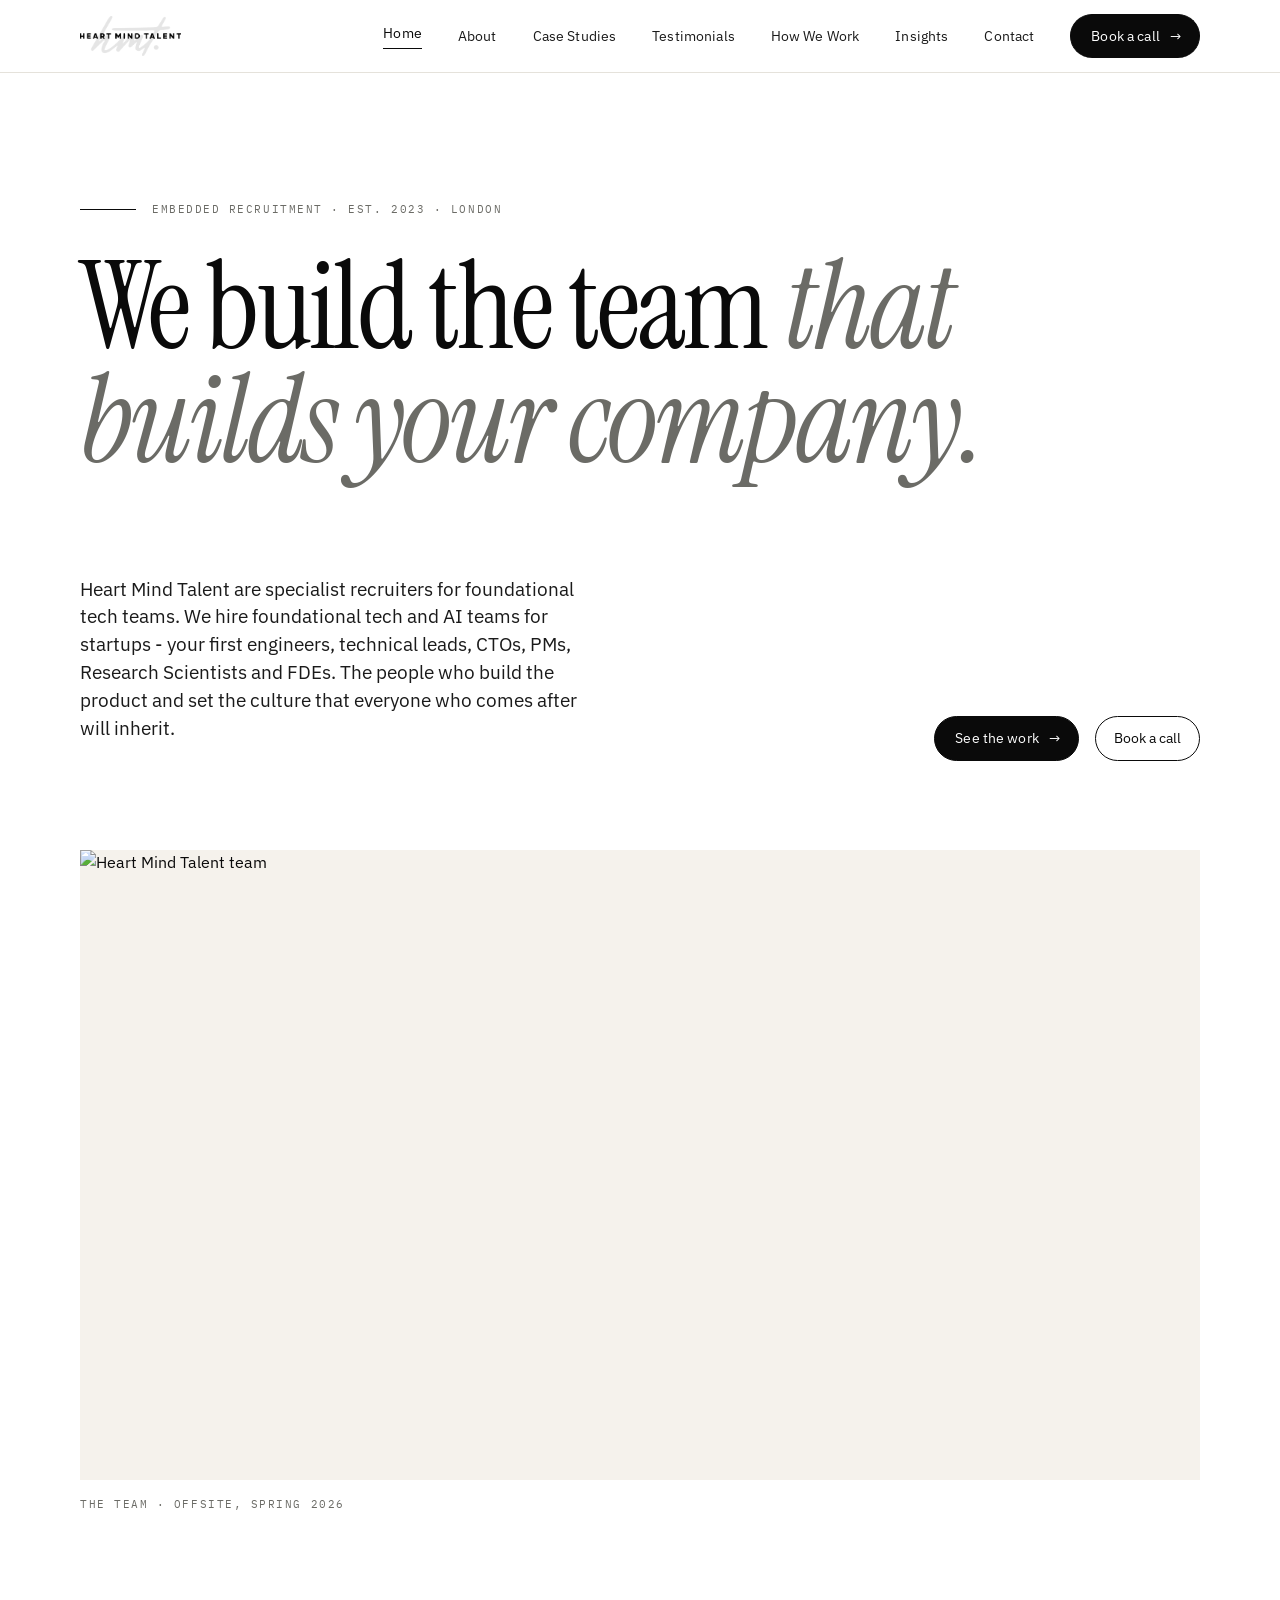
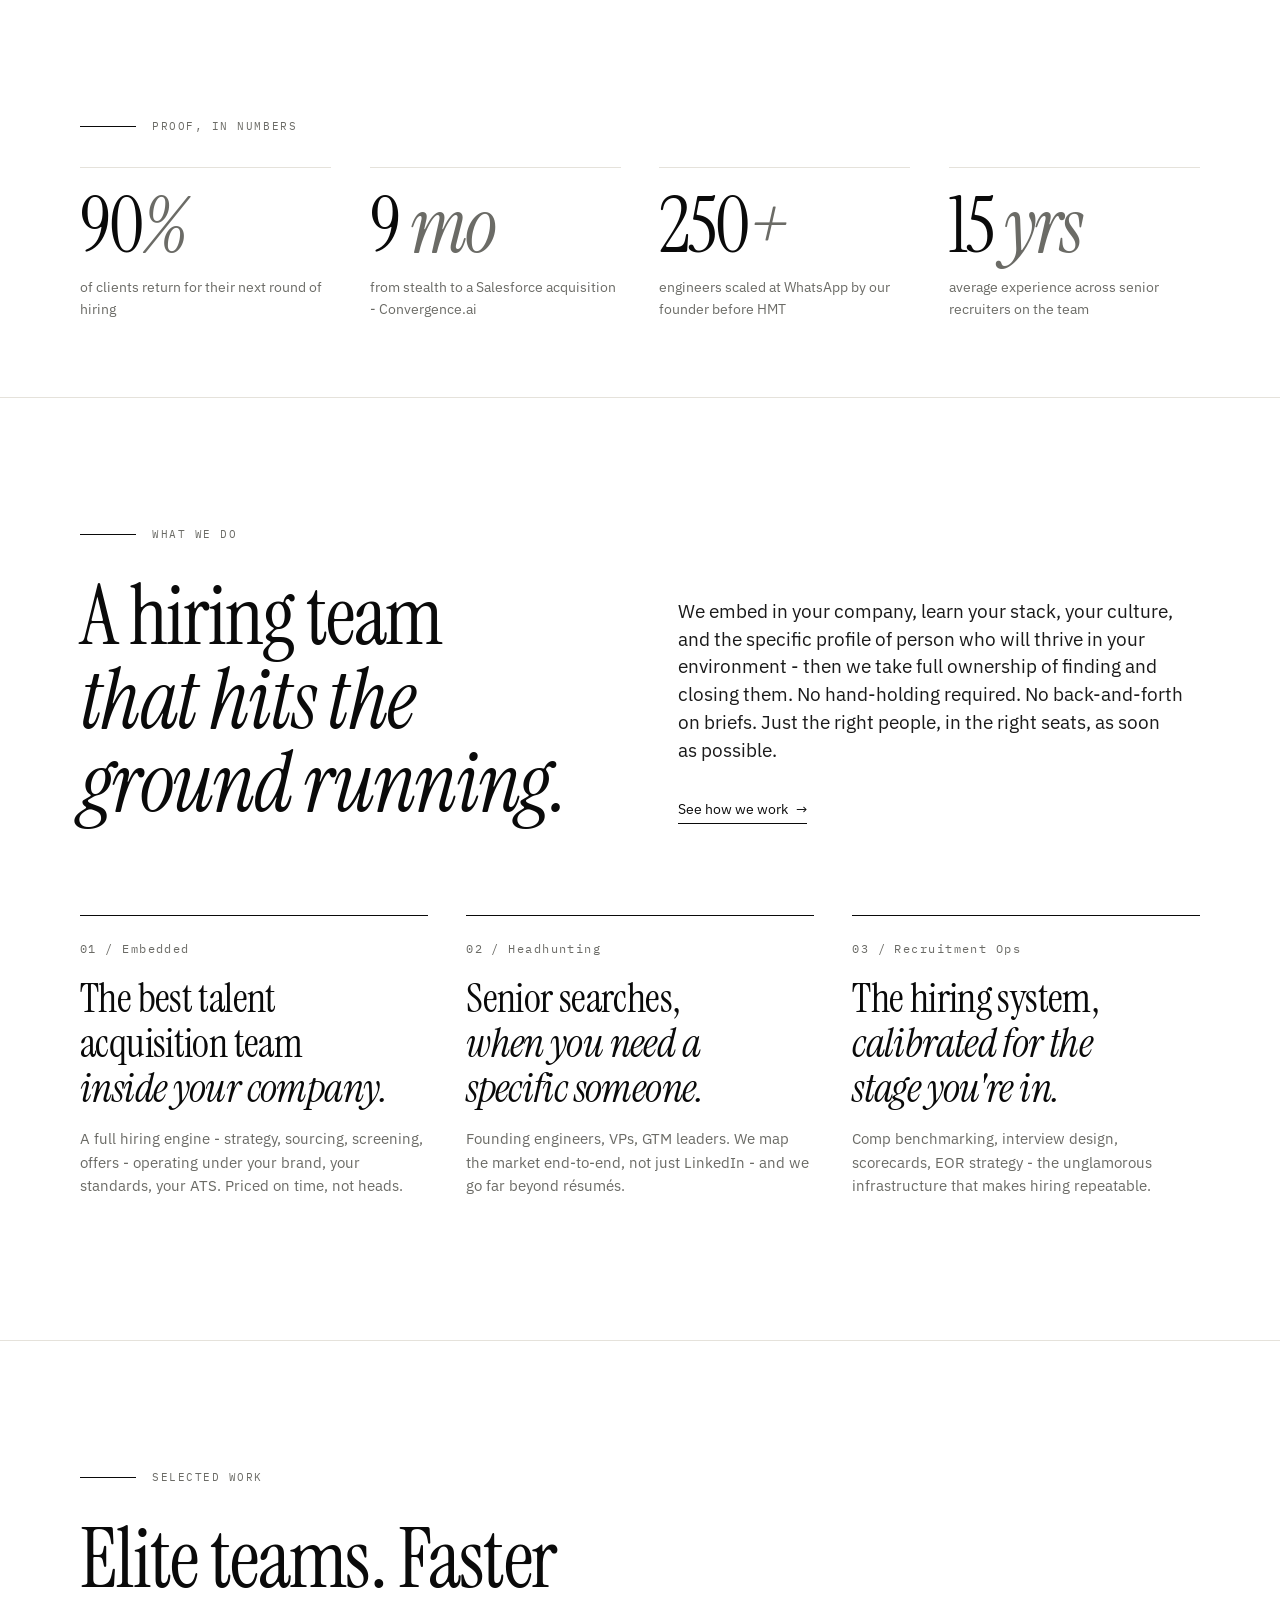
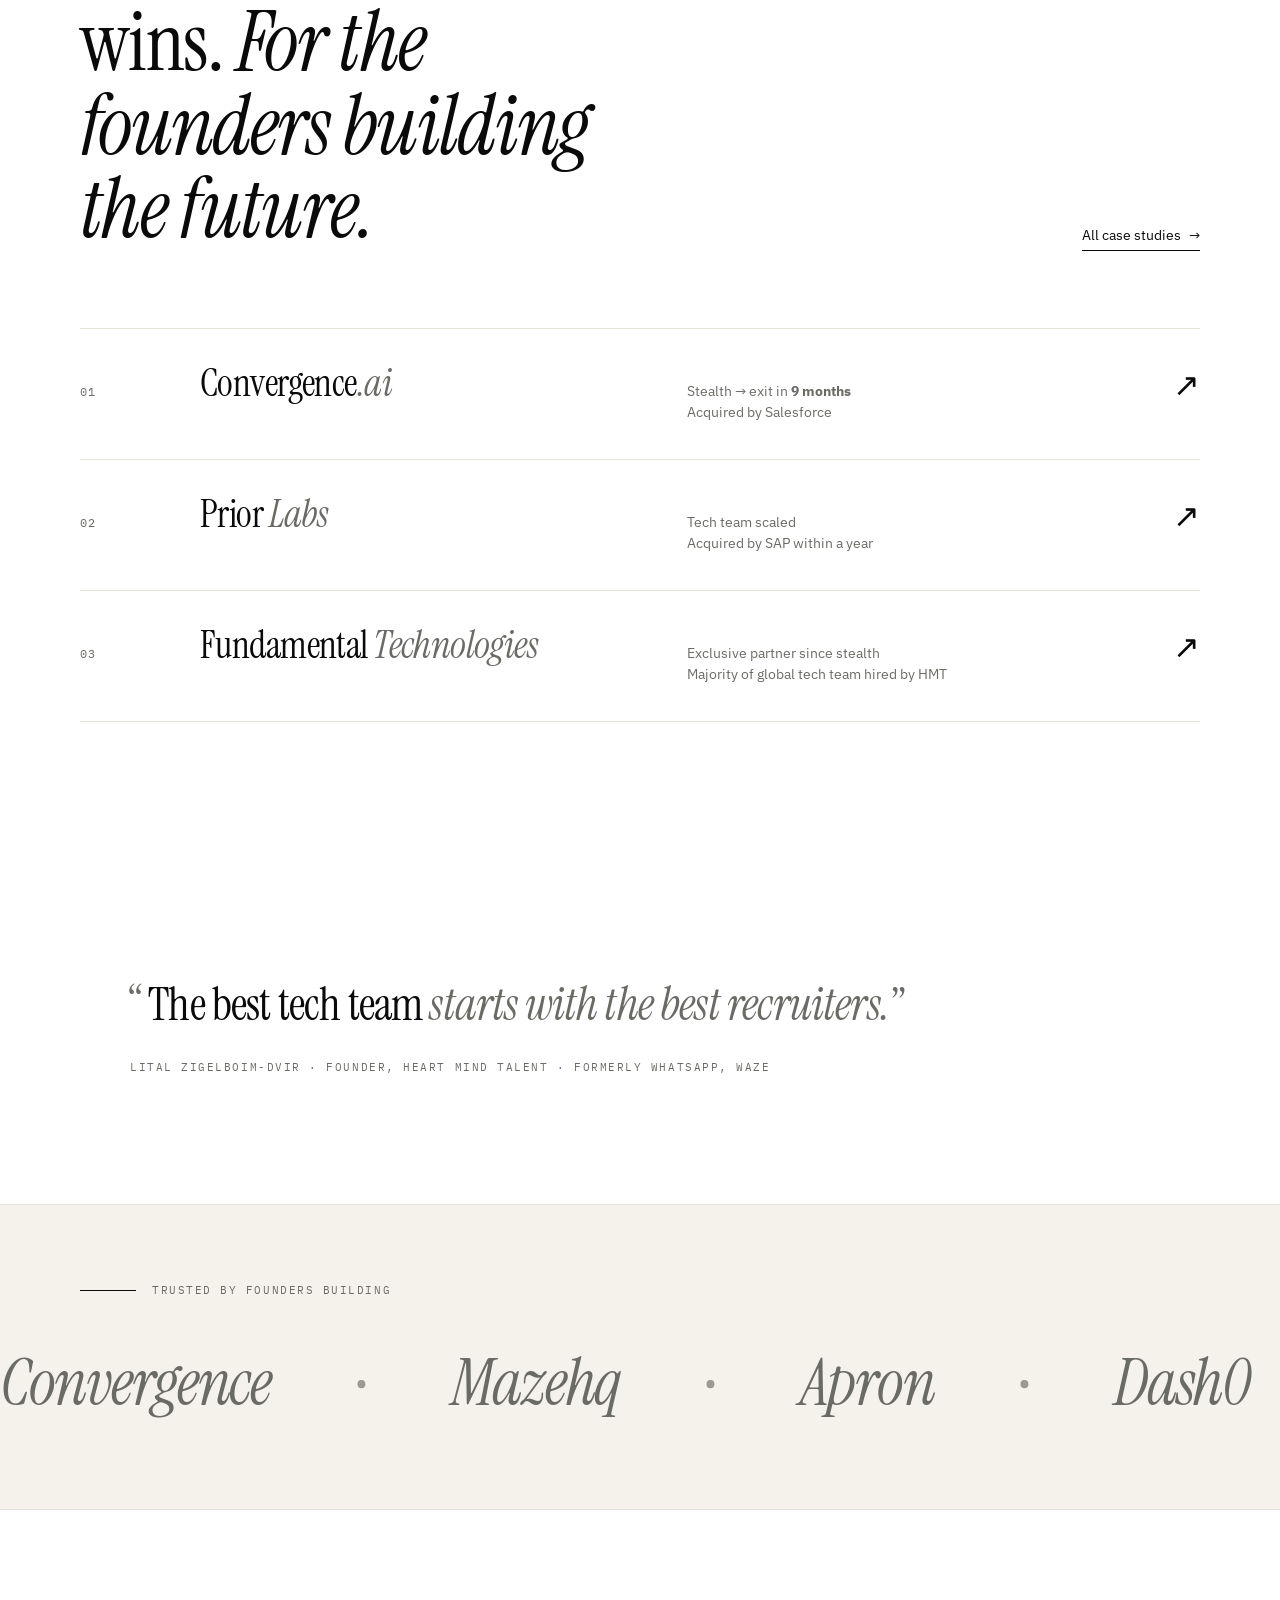
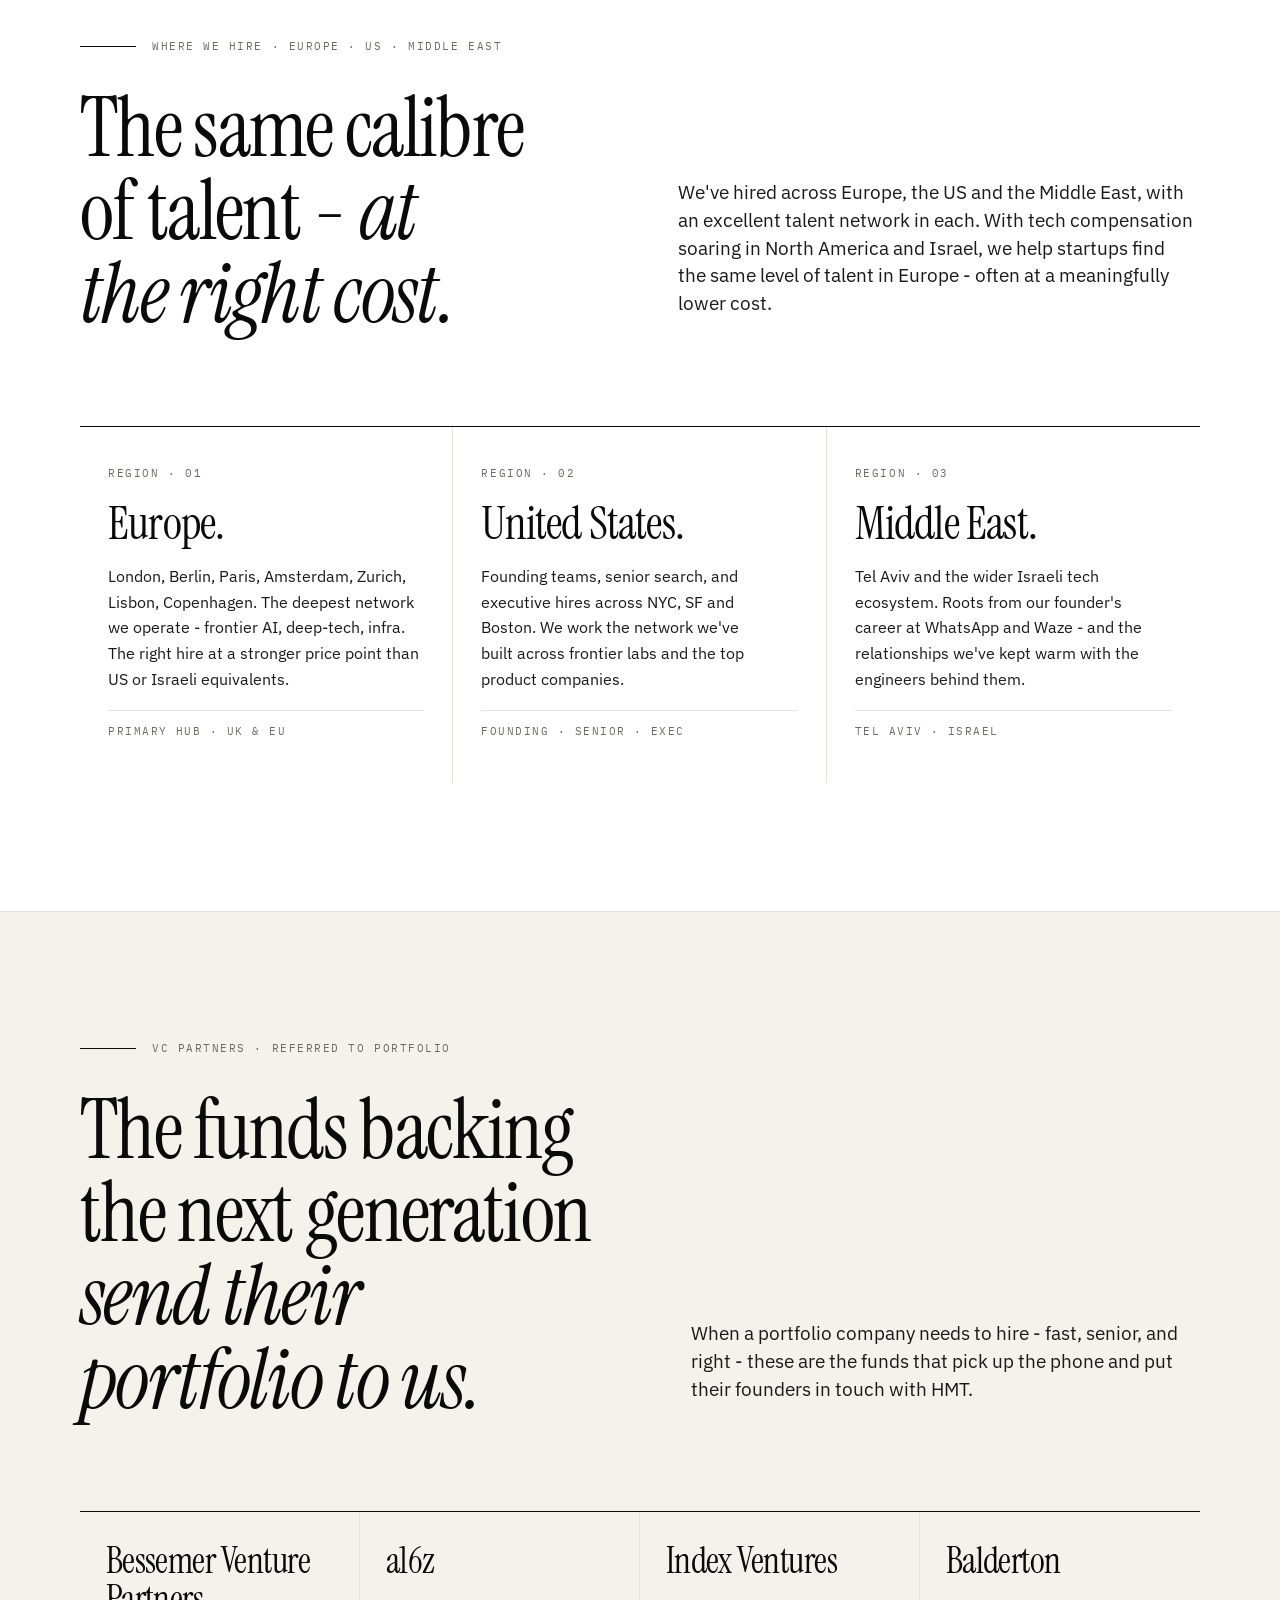
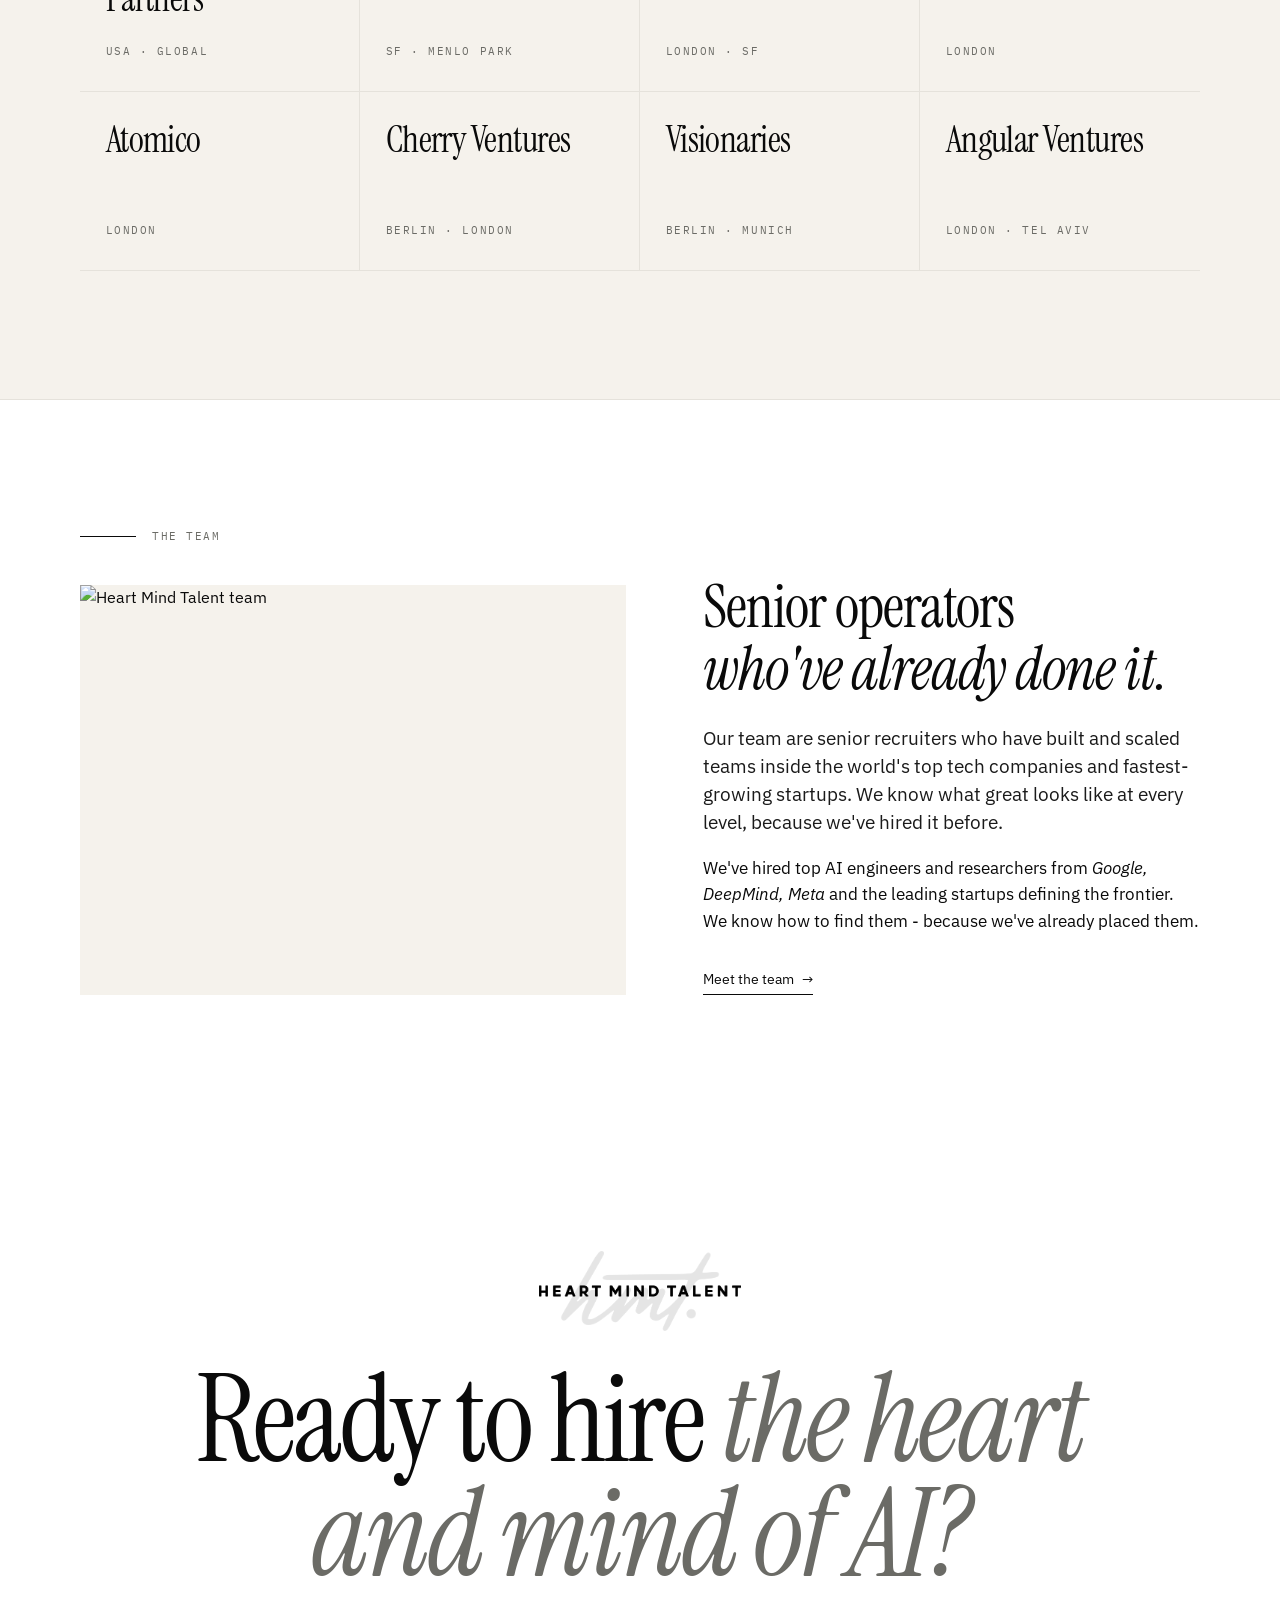
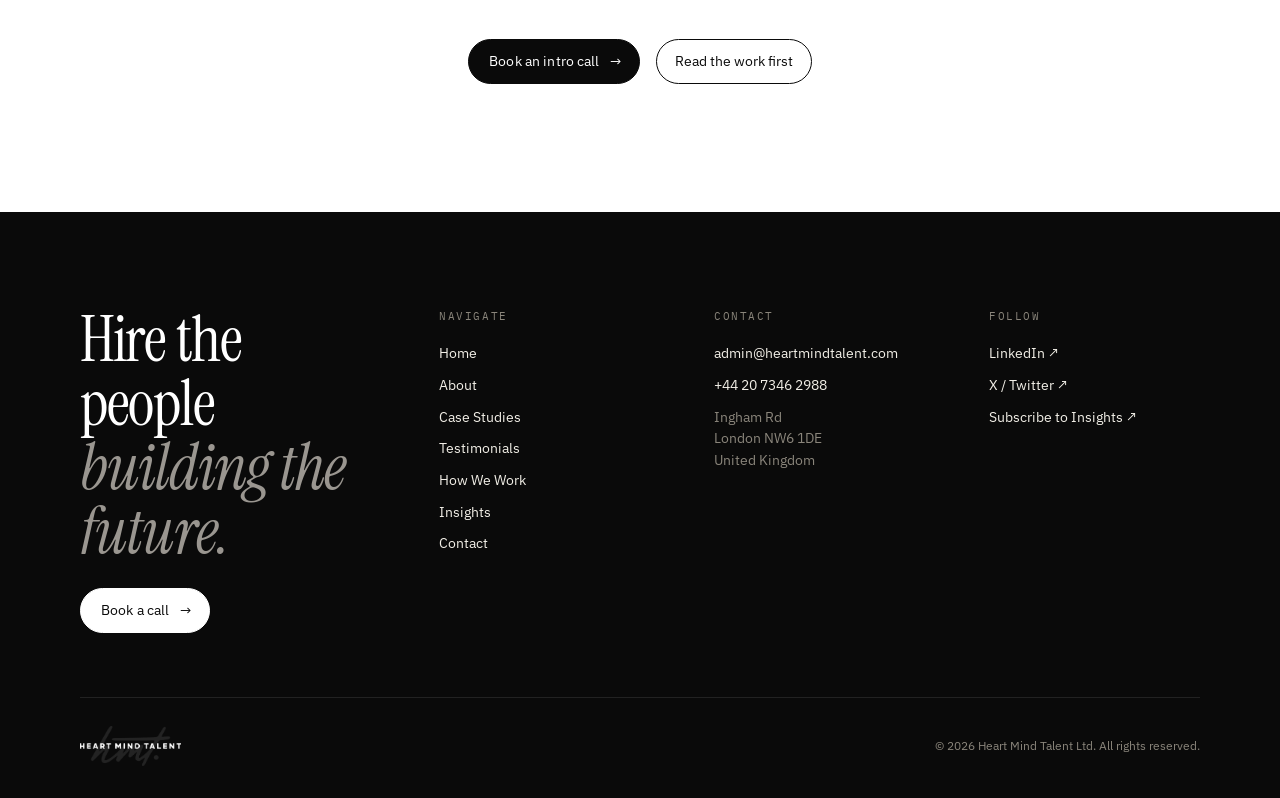
==== commit 9f5eb7c3: "Fix production leftovers: working contact form, SEO files, link previews - Contact form: wire to Net" ====
--- a/index.html
+++ b/index.html
@@ -5,6 +5,19 @@
 <meta name="viewport" content="width=device-width,initial-scale=1" />
 <title>Heart Mind Talent - Specialist recruiters for foundational tech teams.</title>
 <meta name="description" content="Specialist recruiters for foundational tech teams. We hire the first engineers, technical leads and CTOs for AI and tech startups across Europe." />
+<link rel="canonical" href="https://heartmindtalent.com/" />
+<meta property="og:type" content="website" />
+<meta property="og:site_name" content="Heart Mind Talent" />
+<meta property="og:title" content="Heart Mind Talent - Specialist recruiters for foundational tech teams." />
+<meta property="og:description" content="Specialist recruiters for foundational tech teams. We hire the first engineers, technical leads and CTOs for AI and tech startups across Europe." />
+<meta property="og:url" content="https://heartmindtalent.com/" />
+<meta property="og:image" content="https://heartmindtalent.com/assets/photos/team-couch.jpg" />
+<meta property="og:image:width" content="1600" />
+<meta property="og:image:height" content="1067" />
+<meta name="twitter:card" content="summary_large_image" />
+<meta name="twitter:title" content="Heart Mind Talent - Specialist recruiters for foundational tech teams." />
+<meta name="twitter:description" content="Specialist recruiters for foundational tech teams. We hire the first engineers, technical leads and CTOs for AI and tech startups across Europe." />
+<meta name="twitter:image" content="https://heartmindtalent.com/assets/photos/team-couch.jpg" />
 <link rel="preconnect" href="https://fonts.googleapis.com">
 <link rel="preconnect" href="https://fonts.gstatic.com" crossorigin>
 <link href="https://fonts.googleapis.com/css2?family=Instrument+Serif:ital@0;1&family=IBM+Plex+Sans:wght@300;400;500;600&family=IBM+Plex+Mono:wght@400;500&display=swap" rel="stylesheet">
@@ -44,14 +57,7 @@
     <div class="hero__image reveal" style="margin-top: clamp(56px, 7vw, 112px);">
       <div class="wrap">
         <div class="photo photo--landscape" style="aspect-ratio: 16/9;">
-          <image-slot
-            id="home-hero"
-            shape="rect"
-            placeholder="Drag a team photo here to replace"
-            fit="cover"
-            style="width:100%;height:100%;display:block;"
-            src="assets/photos/home-hero.jpg"
-          ></image-slot>
+          <img src="assets/photos/home-hero.jpg" alt="Heart Mind Talent team" style="width:100%;height:100%;display:block;object-fit:cover;" />
         </div>
         <div style="display:flex; justify-content: space-between; margin-top: 16px;">
           <span class="mono" style="font-size:11px;letter-spacing:.14em;text-transform:uppercase;color:var(--muted);">The team · Offsite, Spring 2026</span>
@@ -322,7 +328,7 @@
 
       <div style="display:grid; grid-template-columns: 1.1fr 1fr; gap: clamp(40px, 6vw, 96px); align-items: end; margin-top: 24px;" class="reveal">
         <div class="photo photo--landscape" style="aspect-ratio: 4/3;">
-          <image-slot id="home-team-1" shape="rect" placeholder="Drop team photo" fit="cover" src="assets/photos/team-couch.jpg" style="width:100%;height:100%;display:block;"></image-slot>
+          <img src="assets/photos/team-couch.jpg" alt="Heart Mind Talent team" loading="lazy" decoding="async" style="width:100%;height:100%;display:block;object-fit:cover;" />
         </div>
         <div>
           <h2 class="h-lg">Senior operators<br/><em>who've already done it.</em></h2>
@@ -361,7 +367,6 @@
 </main>
 
 <div data-footer></div>
-<script src="assets/image-slot.js"></script>
 <script src="assets/partials.js"></script>
 </body>
 </html>
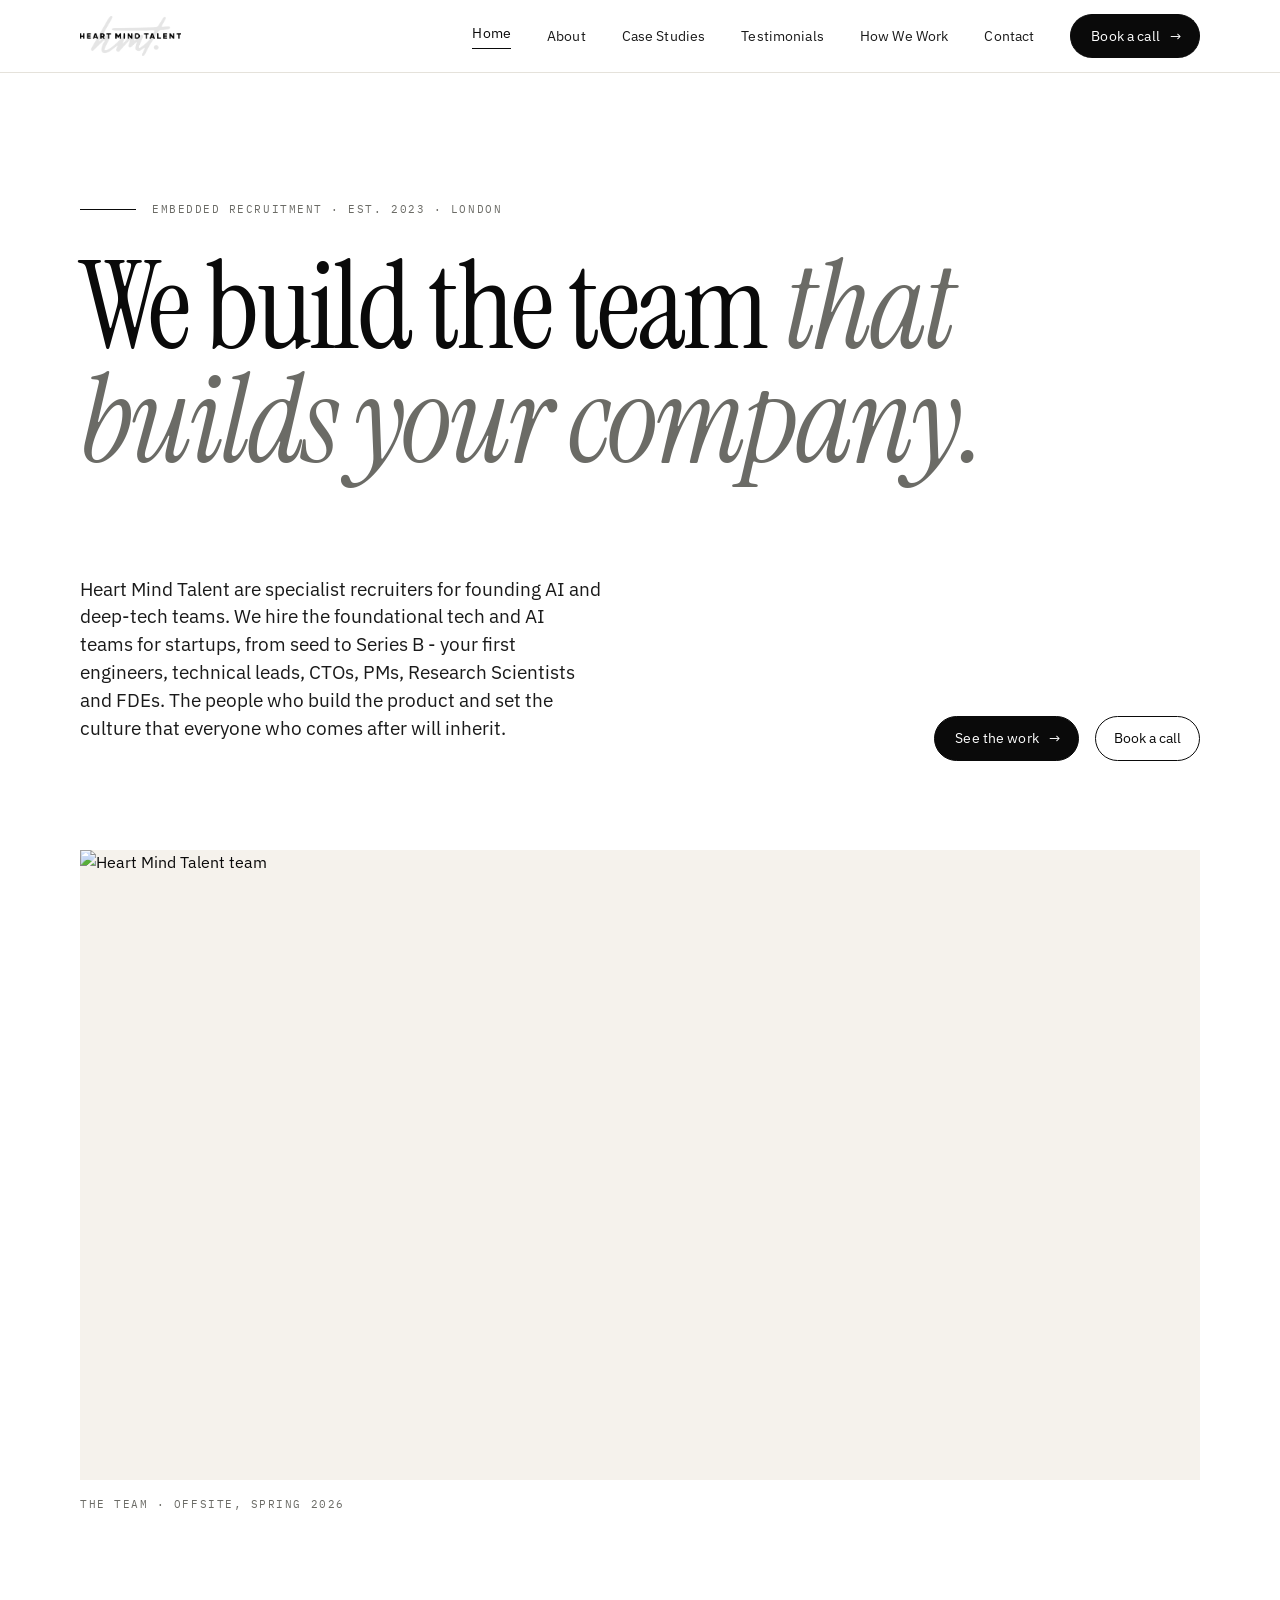
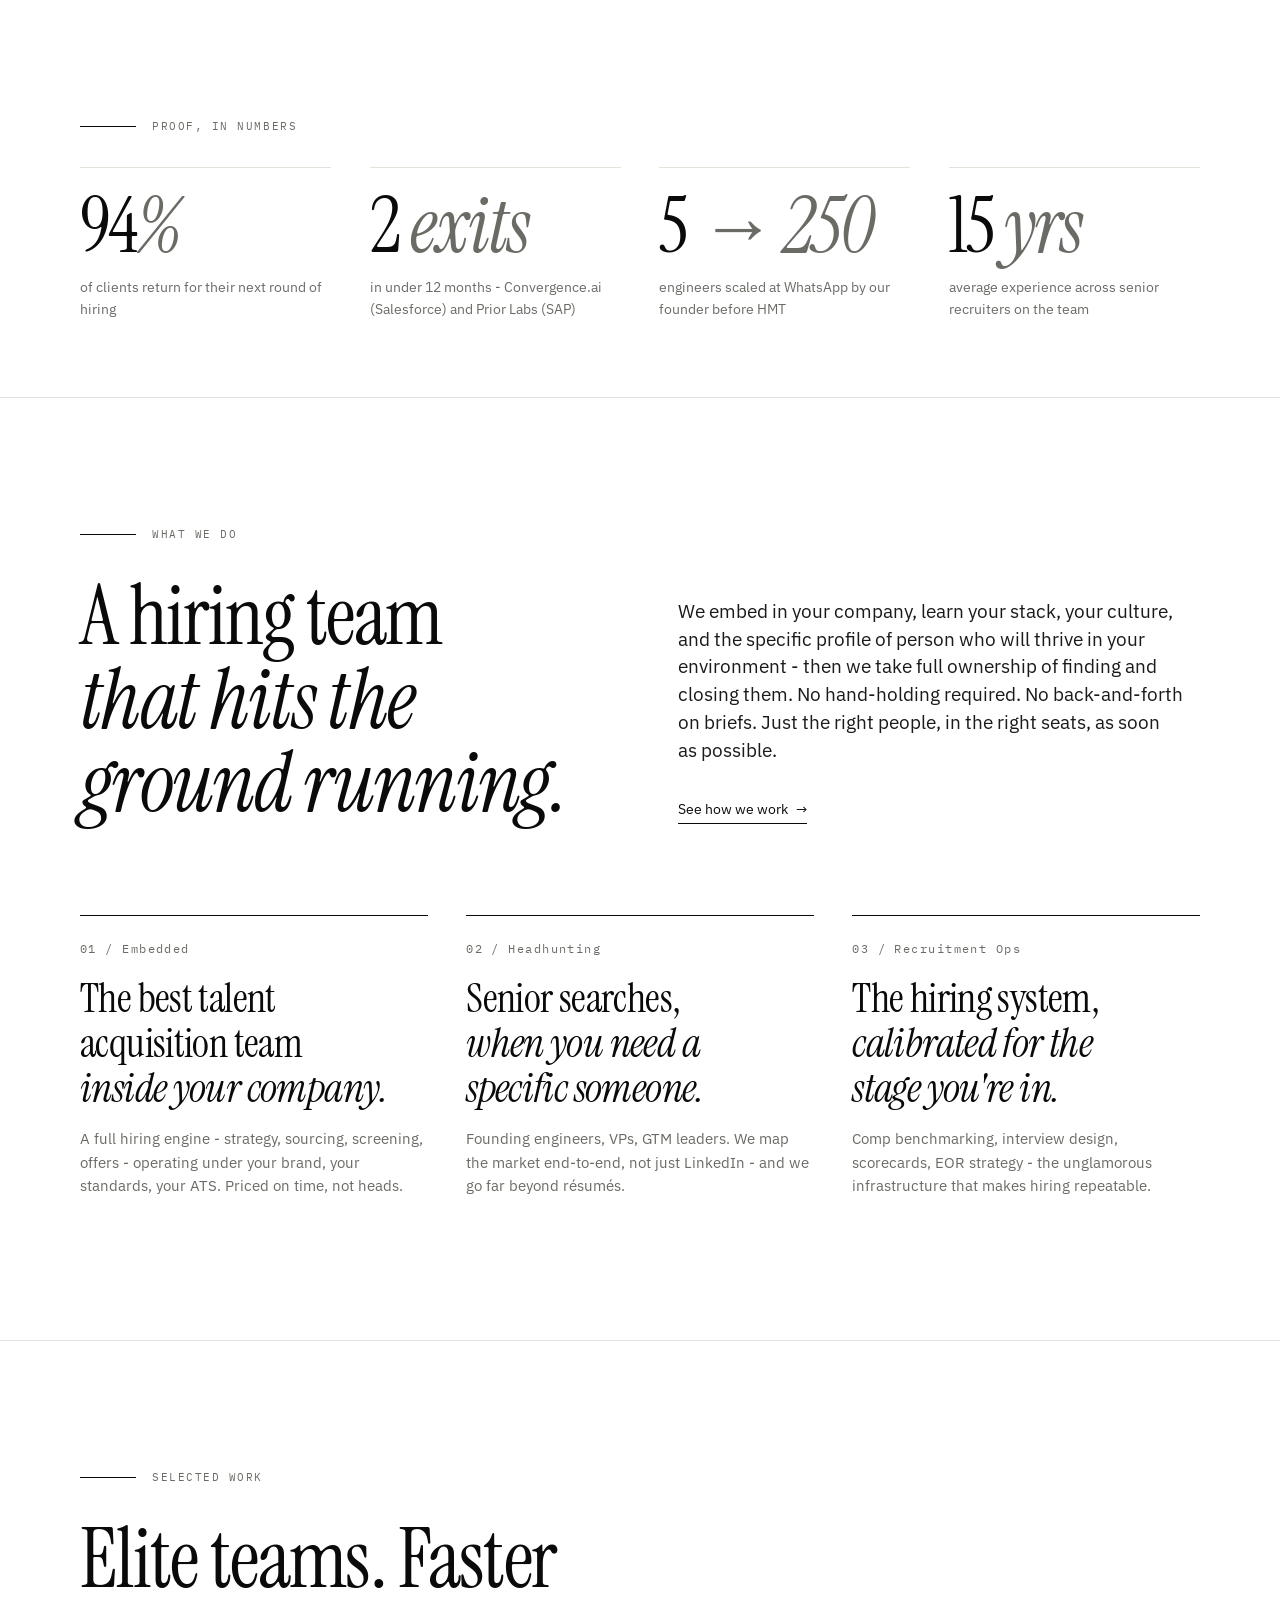
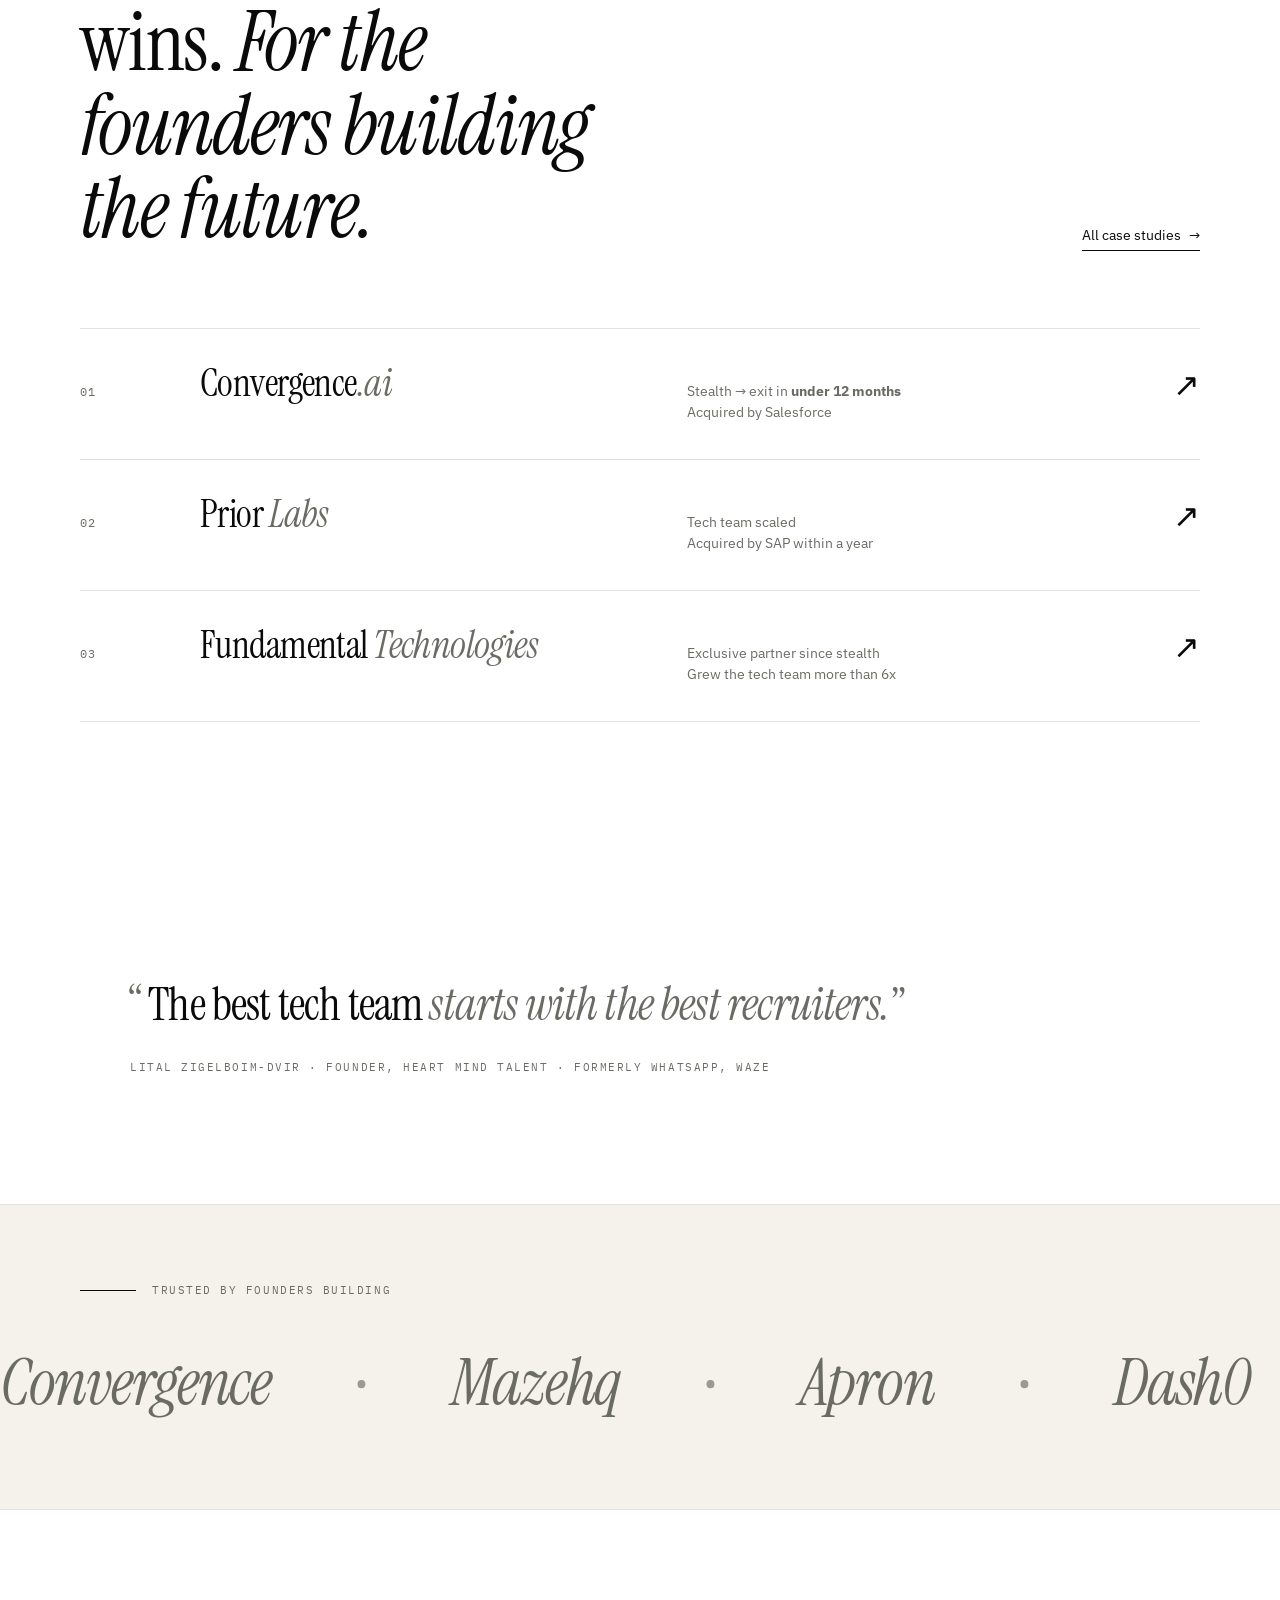
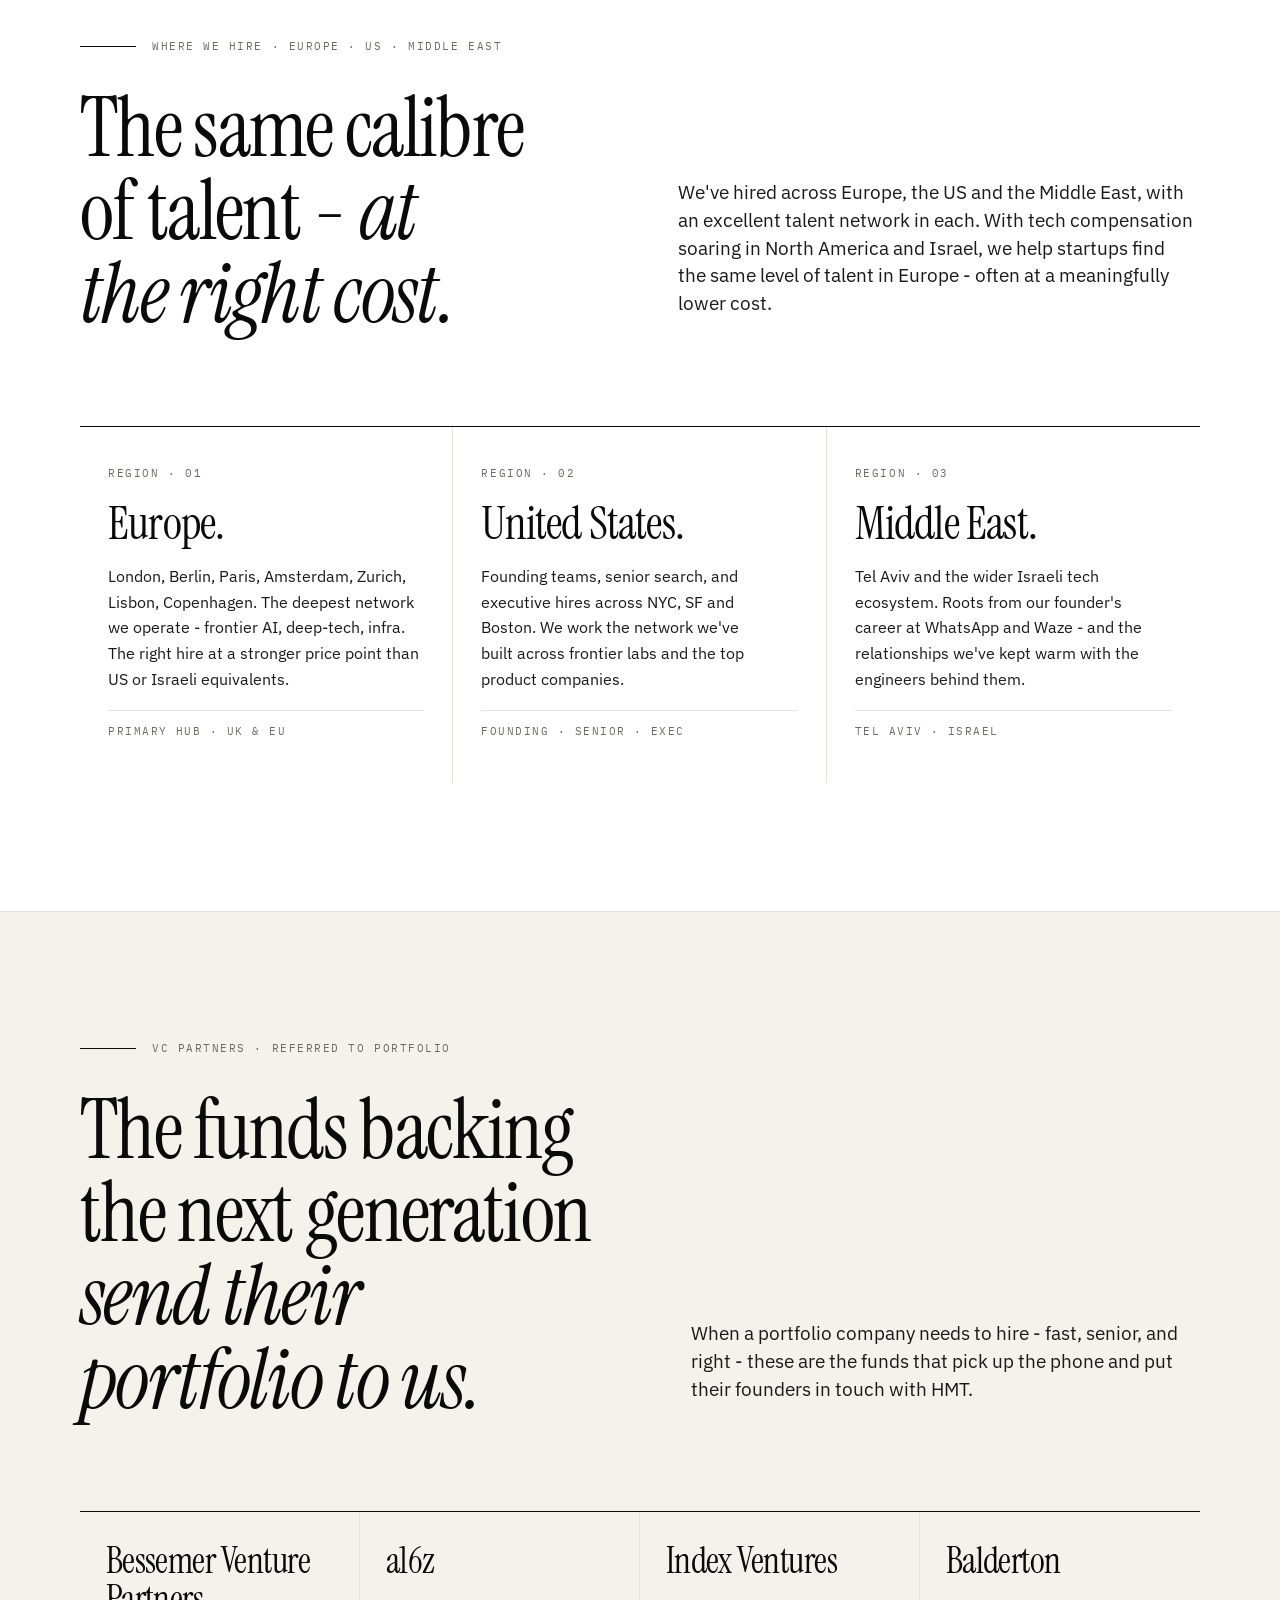
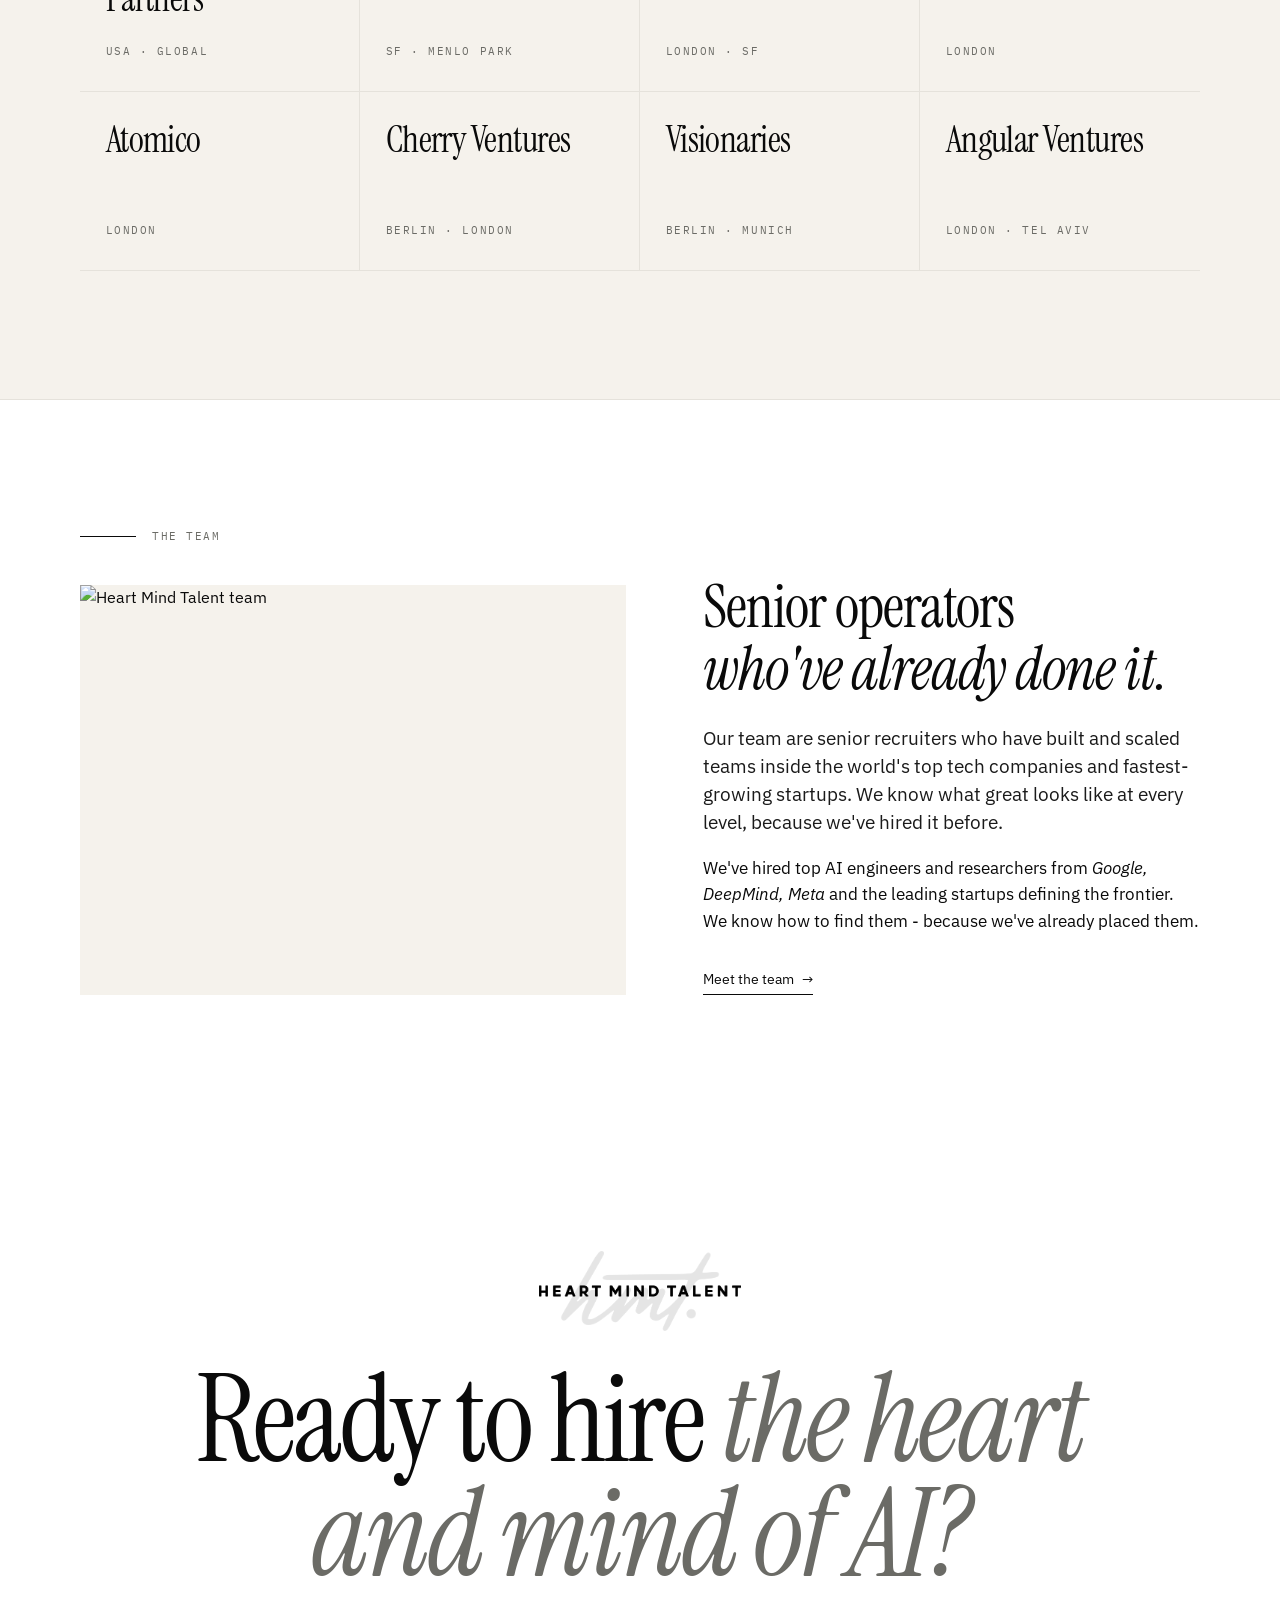
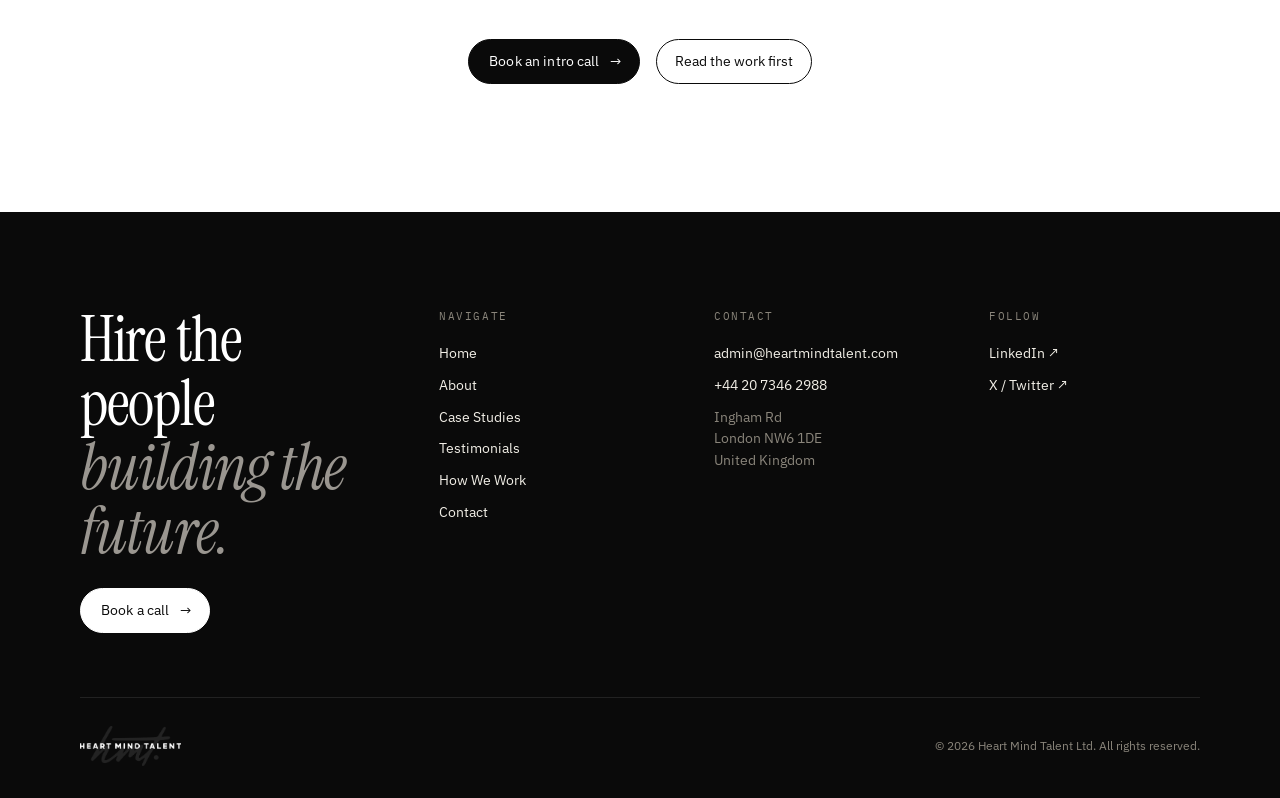
==== commit c7dfd703: "Apply approved site copy, booking link, and team updates. Point Book a call at the Google Calendar l" ====
--- a/index.html
+++ b/index.html
@@ -3,20 +3,20 @@
 <head>
 <meta charset="utf-8" />
 <meta name="viewport" content="width=device-width,initial-scale=1" />
-<title>Heart Mind Talent - Specialist recruiters for foundational tech teams.</title>
-<meta name="description" content="Specialist recruiters for foundational tech teams. We hire the first engineers, technical leads and CTOs for AI and tech startups across Europe." />
+<title>Heart Mind Talent - Specialist recruiters for founding AI and deep-tech teams, seed to Series B.</title>
+<meta name="description" content="Specialist recruiters for founding AI and deep-tech teams, seed to Series B. We hire the first engineers, technical leads and CTOs for AI and tech startups across Europe." />
 <link rel="canonical" href="https://heartmindtalent.com/" />
 <meta property="og:type" content="website" />
 <meta property="og:site_name" content="Heart Mind Talent" />
-<meta property="og:title" content="Heart Mind Talent - Specialist recruiters for foundational tech teams." />
-<meta property="og:description" content="Specialist recruiters for foundational tech teams. We hire the first engineers, technical leads and CTOs for AI and tech startups across Europe." />
+<meta property="og:title" content="Heart Mind Talent - Specialist recruiters for founding AI and deep-tech teams, seed to Series B." />
+<meta property="og:description" content="Specialist recruiters for founding AI and deep-tech teams, seed to Series B. We hire the first engineers, technical leads and CTOs for AI and tech startups across Europe." />
 <meta property="og:url" content="https://heartmindtalent.com/" />
 <meta property="og:image" content="https://heartmindtalent.com/assets/photos/team-couch.jpg" />
 <meta property="og:image:width" content="1600" />
 <meta property="og:image:height" content="1067" />
 <meta name="twitter:card" content="summary_large_image" />
-<meta name="twitter:title" content="Heart Mind Talent - Specialist recruiters for foundational tech teams." />
-<meta name="twitter:description" content="Specialist recruiters for foundational tech teams. We hire the first engineers, technical leads and CTOs for AI and tech startups across Europe." />
+<meta name="twitter:title" content="Heart Mind Talent - Specialist recruiters for founding AI and deep-tech teams, seed to Series B." />
+<meta name="twitter:description" content="Specialist recruiters for founding AI and deep-tech teams, seed to Series B. We hire the first engineers, technical leads and CTOs for AI and tech startups across Europe." />
 <meta name="twitter:image" content="https://heartmindtalent.com/assets/photos/team-couch.jpg" />
 <link rel="preconnect" href="https://fonts.googleapis.com">
 <link rel="preconnect" href="https://fonts.gstatic.com" crossorigin>
@@ -44,11 +44,11 @@
 
       <div class="hero__row reveal" style="display:grid; grid-template-columns: 1fr 1fr; gap: clamp(40px,6vw,120px); margin-top: clamp(48px, 6vw, 96px); align-items: end;">
         <p class="lede">
-          Heart Mind Talent are specialist recruiters for foundational tech teams. We hire foundational tech and AI teams for startups - your first engineers, technical leads, CTOs, PMs, Research Scientists and FDEs. The people who build the product and set the culture that everyone who comes after will inherit.
+          Heart Mind Talent are specialist recruiters for founding AI and deep-tech teams. We hire the foundational tech and AI teams for startups, from seed to Series B - your first engineers, technical leads, CTOs, PMs, Research Scientists and FDEs. The people who build the product and set the culture that everyone who comes after will inherit.
         </p>
         <div style="display:flex; gap: 16px; flex-wrap: wrap; justify-content: flex-end;">
           <a href="case-studies.html" class="cta">See the work <span class="cta__arrow">→</span></a>
-          <a href="contact.html#book" class="cta-ghost">Book a call</a>
+          <a href="https://calendar.app.google/wt2yxnA5KH1h99Gd8" target="_blank" rel="noopener" class="cta-ghost">Book a call</a>
         </div>
       </div>
     </div>
@@ -76,15 +76,15 @@
 
       <div style="display:grid; grid-template-columns: repeat(4, 1fr); gap: clamp(24px, 3vw, 48px); margin-top: 24px;" class="reveal">
         <div class="stat">
-          <div class="stat__num">90<em>%</em></div>
+          <div class="stat__num">94<em>%</em></div>
           <div class="stat__label">of clients return for their next round of hiring</div>
         </div>
         <div class="stat">
-          <div class="stat__num">9<em> mo</em></div>
-          <div class="stat__label">from stealth to a Salesforce acquisition - Convergence.ai</div>
+          <div class="stat__num">2<em> exits</em></div>
+          <div class="stat__label">in under 12 months - Convergence.ai (Salesforce) and Prior Labs (SAP)</div>
         </div>
         <div class="stat">
-          <div class="stat__num">250<em>+</em></div>
+          <div class="stat__num">5<em> → 250</em></div>
           <div class="stat__label">engineers scaled at WhatsApp by our founder before HMT</div>
         </div>
         <div class="stat">
@@ -156,7 +156,7 @@
           <div class="case-card__row">
             <span class="case-card__num">01</span>
             <span class="case-card__name">Convergence<em>.ai</em></span>
-            <span class="case-card__meta">Stealth → exit in <strong>9 months</strong><br/>Acquired by Salesforce</span>
+            <span class="case-card__meta">Stealth → exit in <strong>under 12 months</strong><br/>Acquired by Salesforce</span>
             <span class="case-card__arrow">↗</span>
           </div>
         </a>
@@ -172,7 +172,7 @@
           <div class="case-card__row">
             <span class="case-card__num">03</span>
             <span class="case-card__name">Fundamental <em>Technologies</em></span>
-            <span class="case-card__meta">Exclusive partner since stealth<br/>Majority of global tech team hired by HMT</span>
+            <span class="case-card__meta">Exclusive partner since stealth<br/>Grew the tech team more than 6x</span>
             <span class="case-card__arrow">↗</span>
           </div>
         </a>
@@ -358,7 +358,7 @@
         Ready to hire <em>the heart and mind of AI?</em>
       </h2>
       <div style="margin-top: 48px; display:flex; gap: 16px; justify-content: center; flex-wrap: wrap;">
-        <a href="contact.html#book" class="cta">Book an intro call <span class="cta__arrow">→</span></a>
+        <a href="https://calendar.app.google/wt2yxnA5KH1h99Gd8" target="_blank" rel="noopener" class="cta">Book an intro call <span class="cta__arrow">→</span></a>
         <a href="case-studies.html" class="cta-ghost">Read the work first</a>
       </div>
     </div>
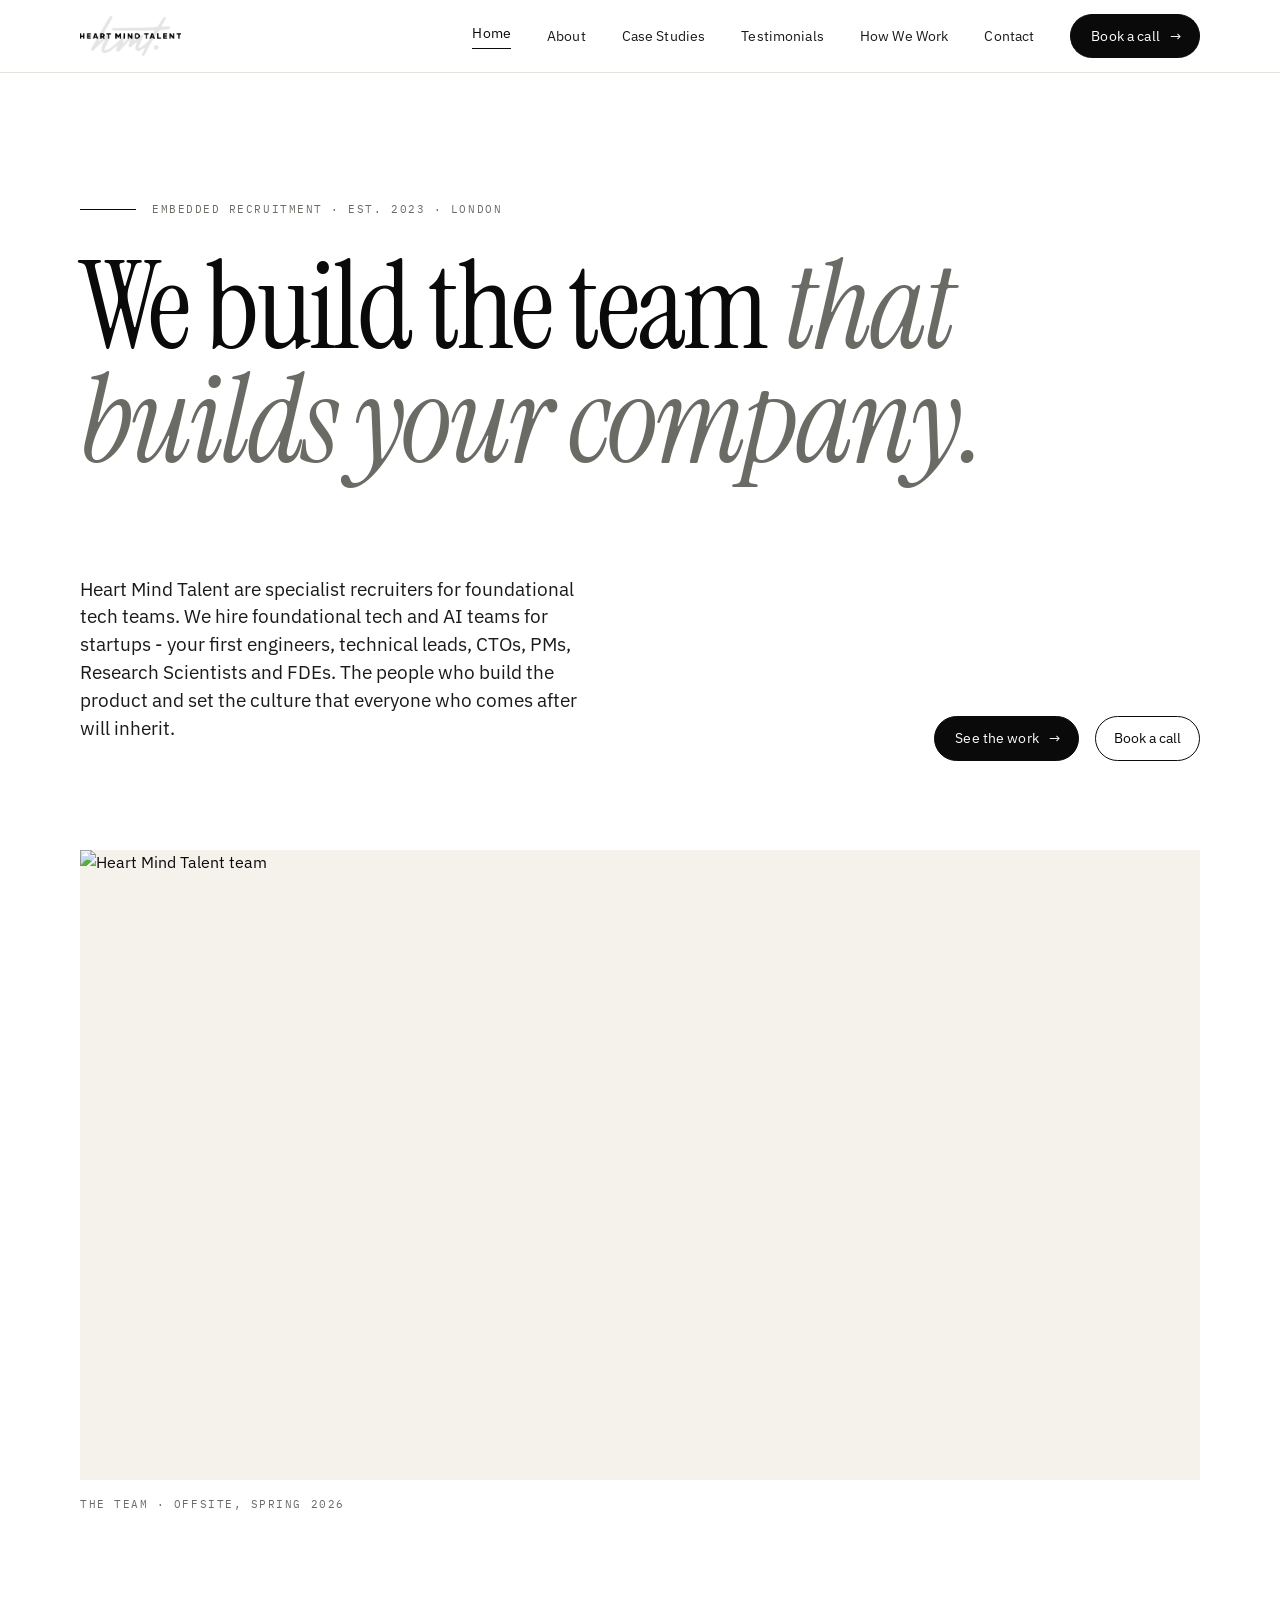
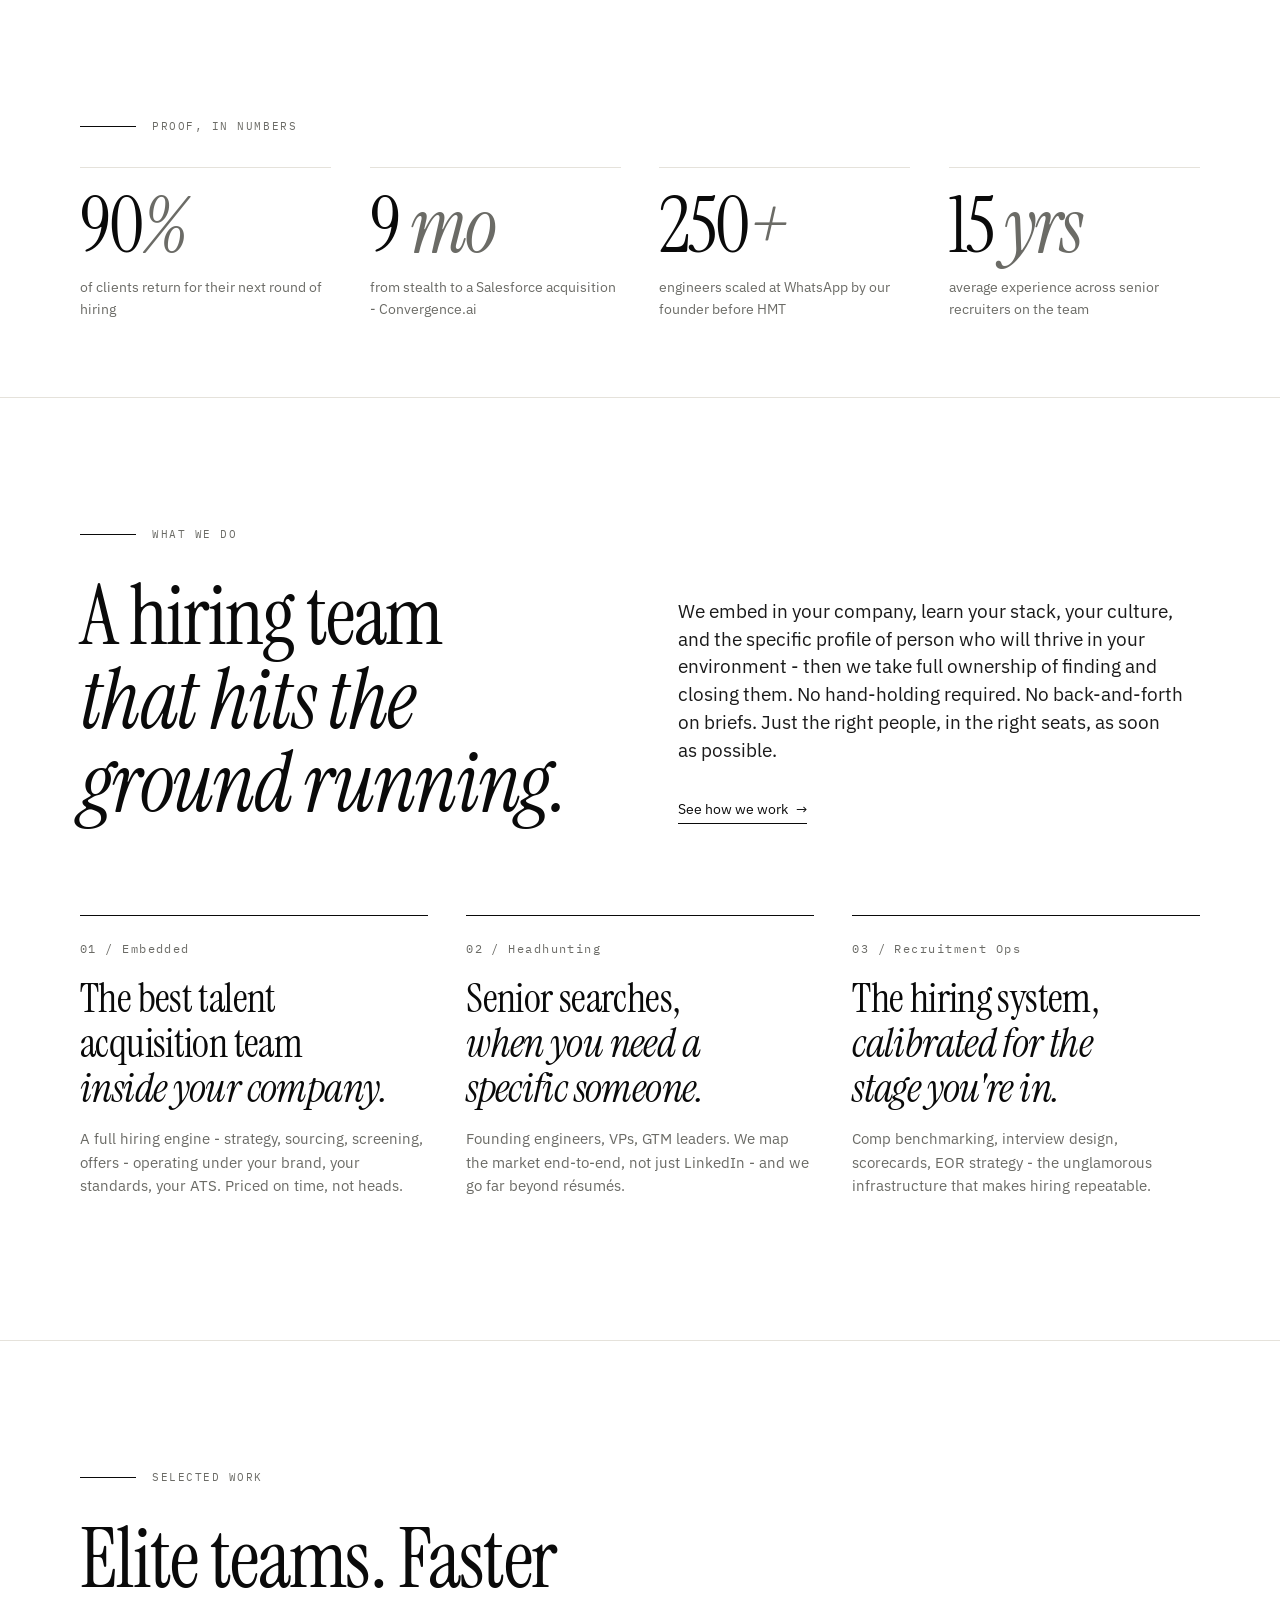
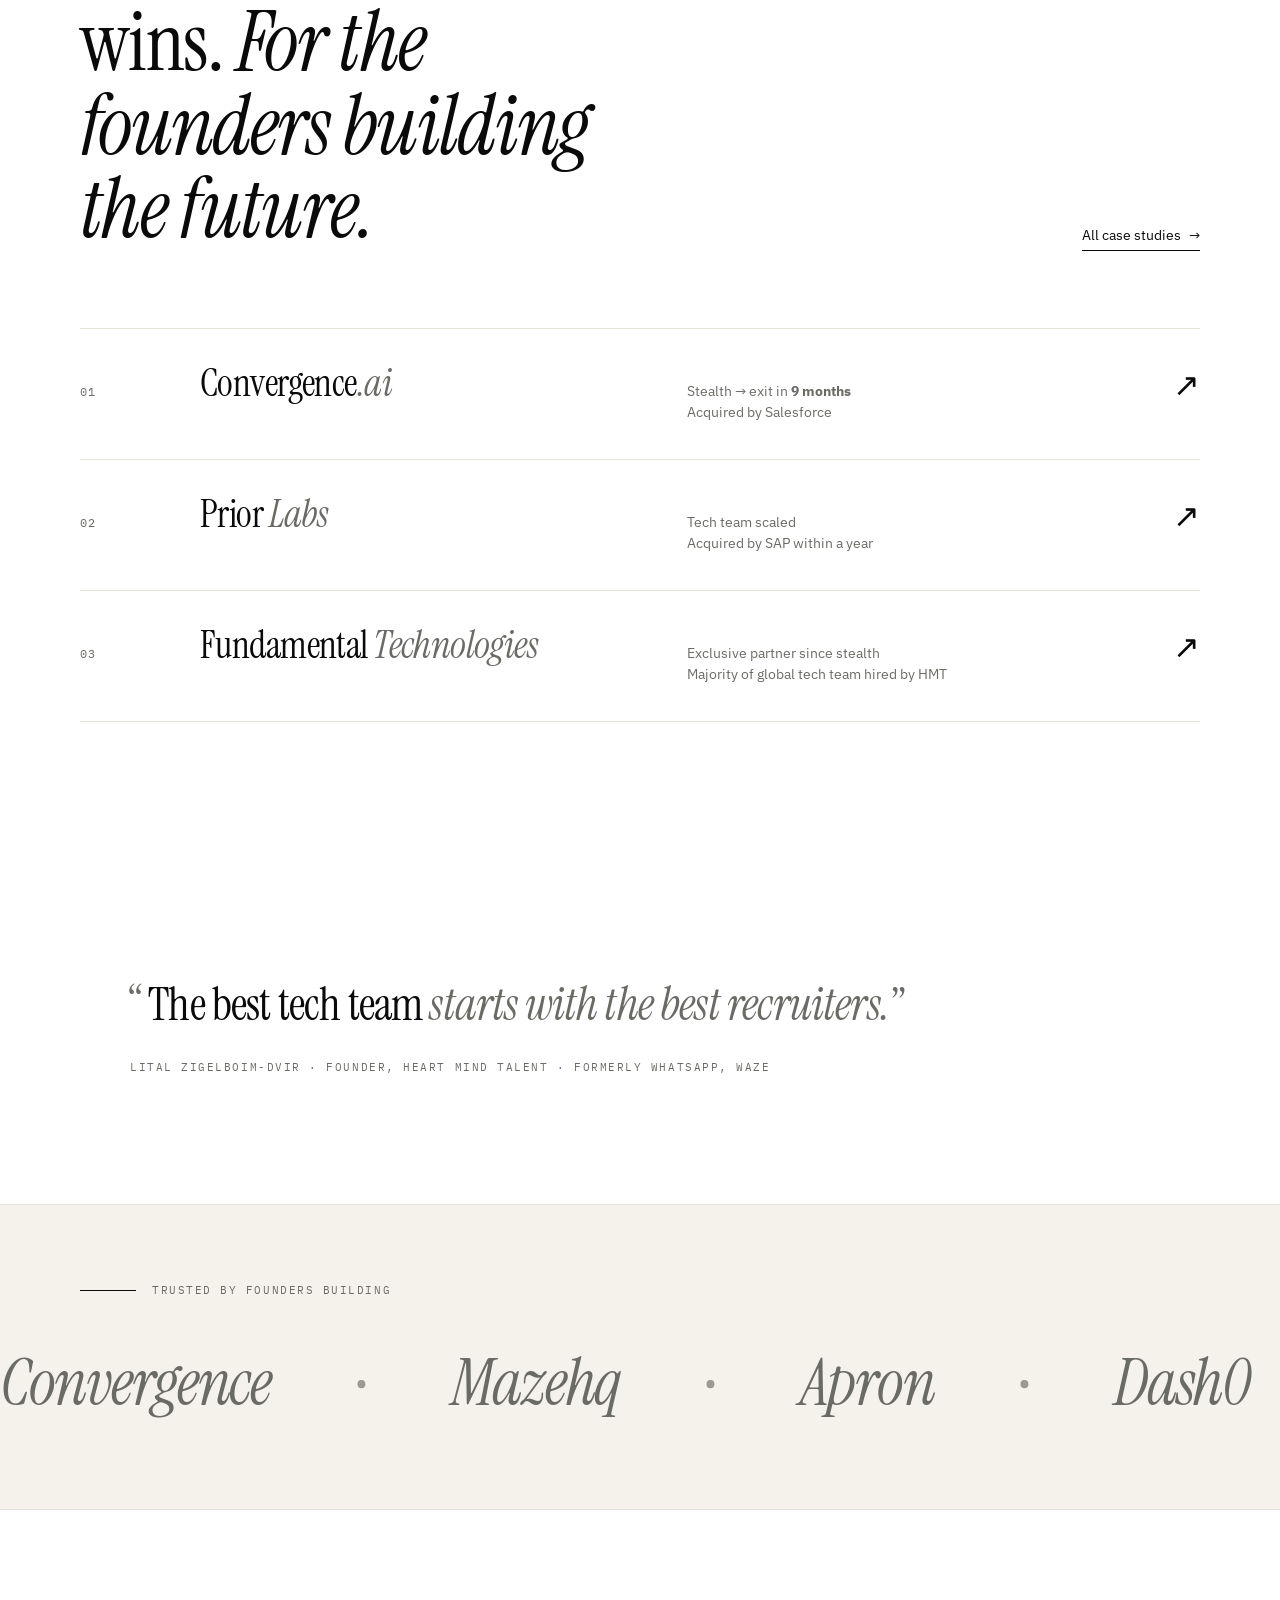
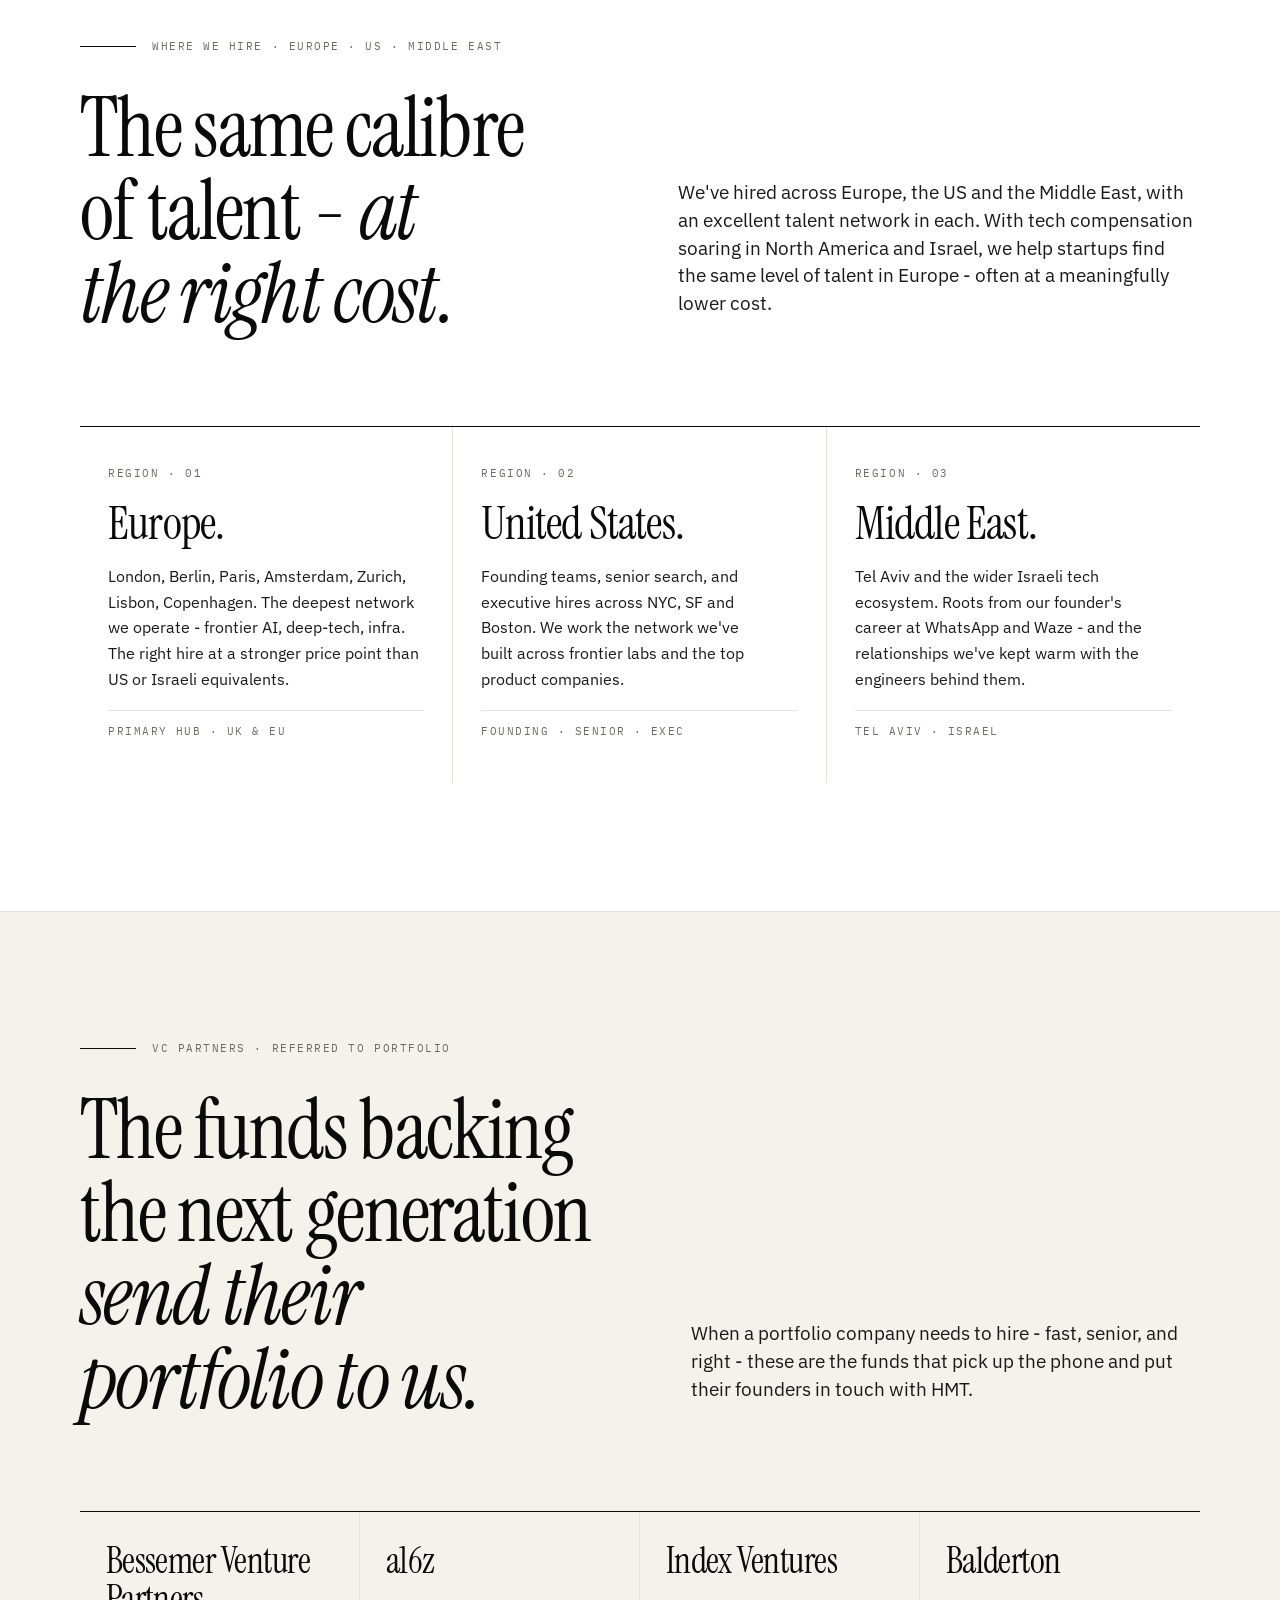
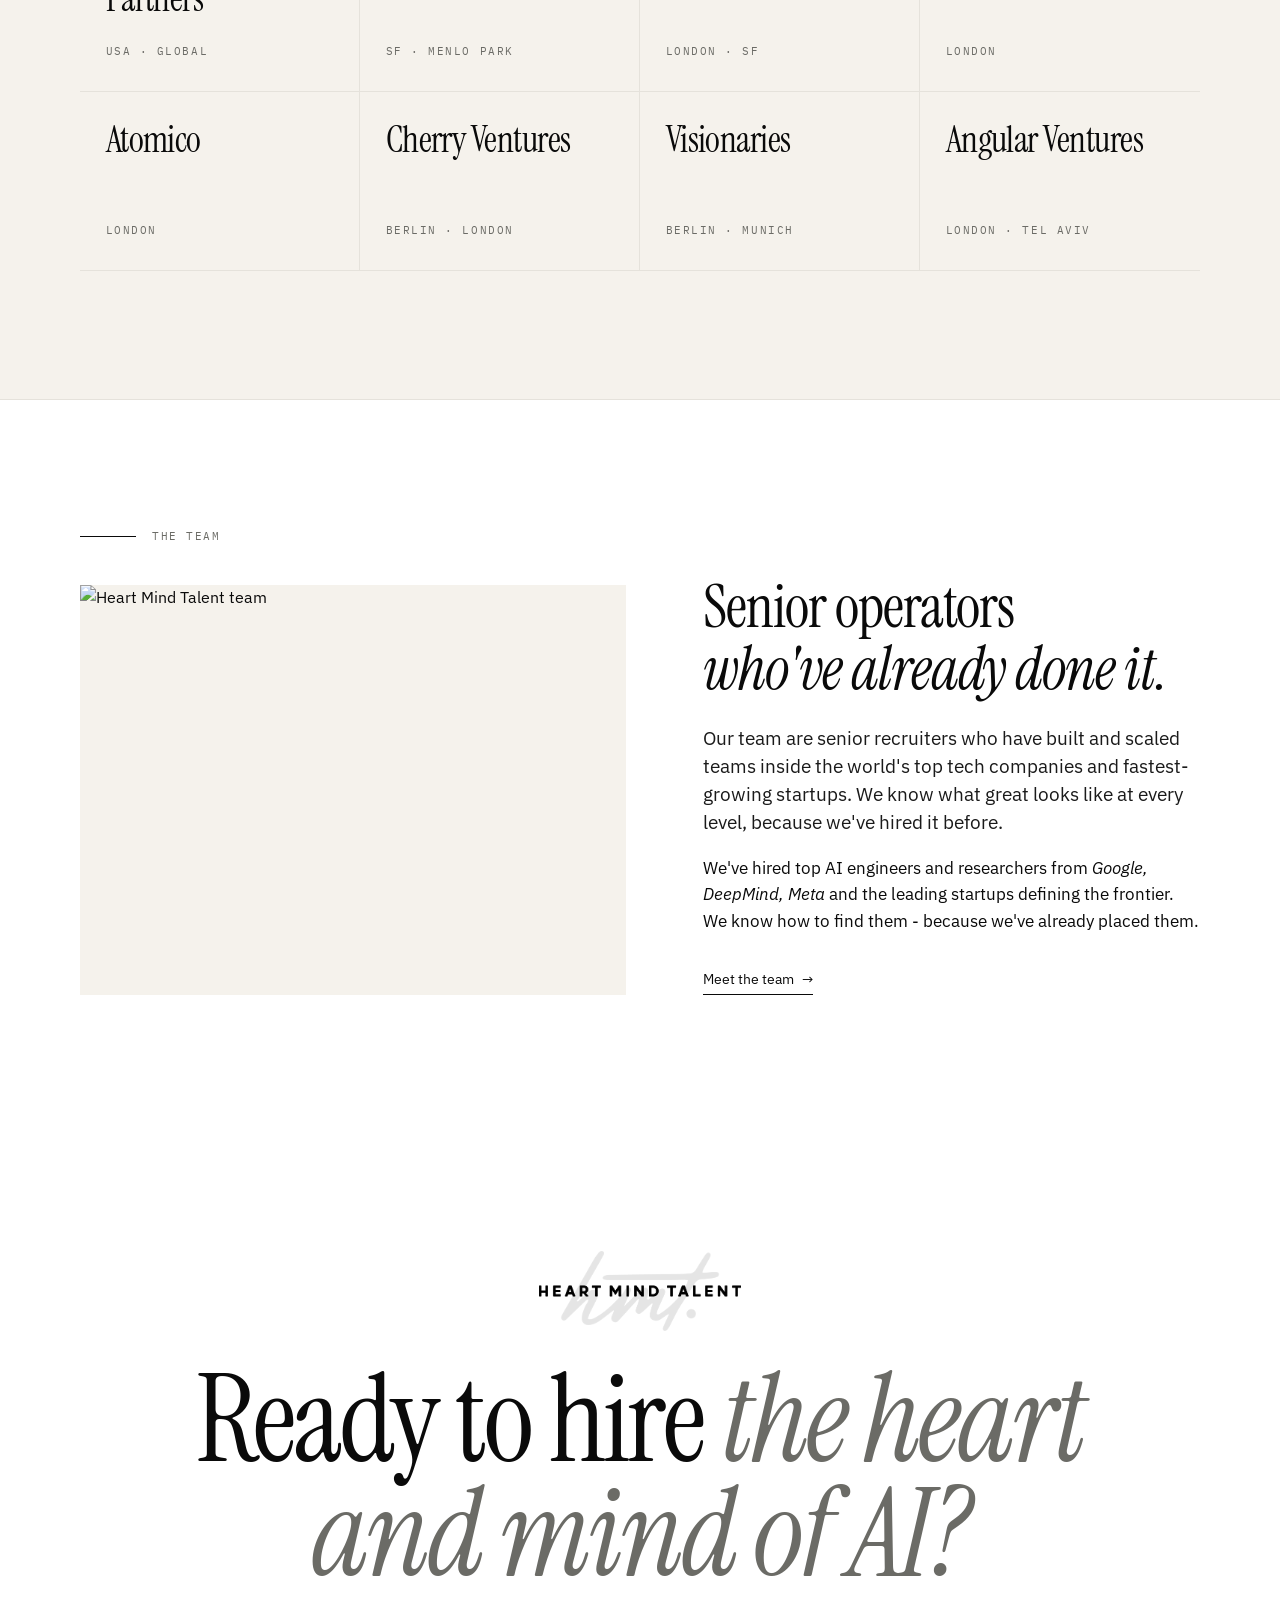
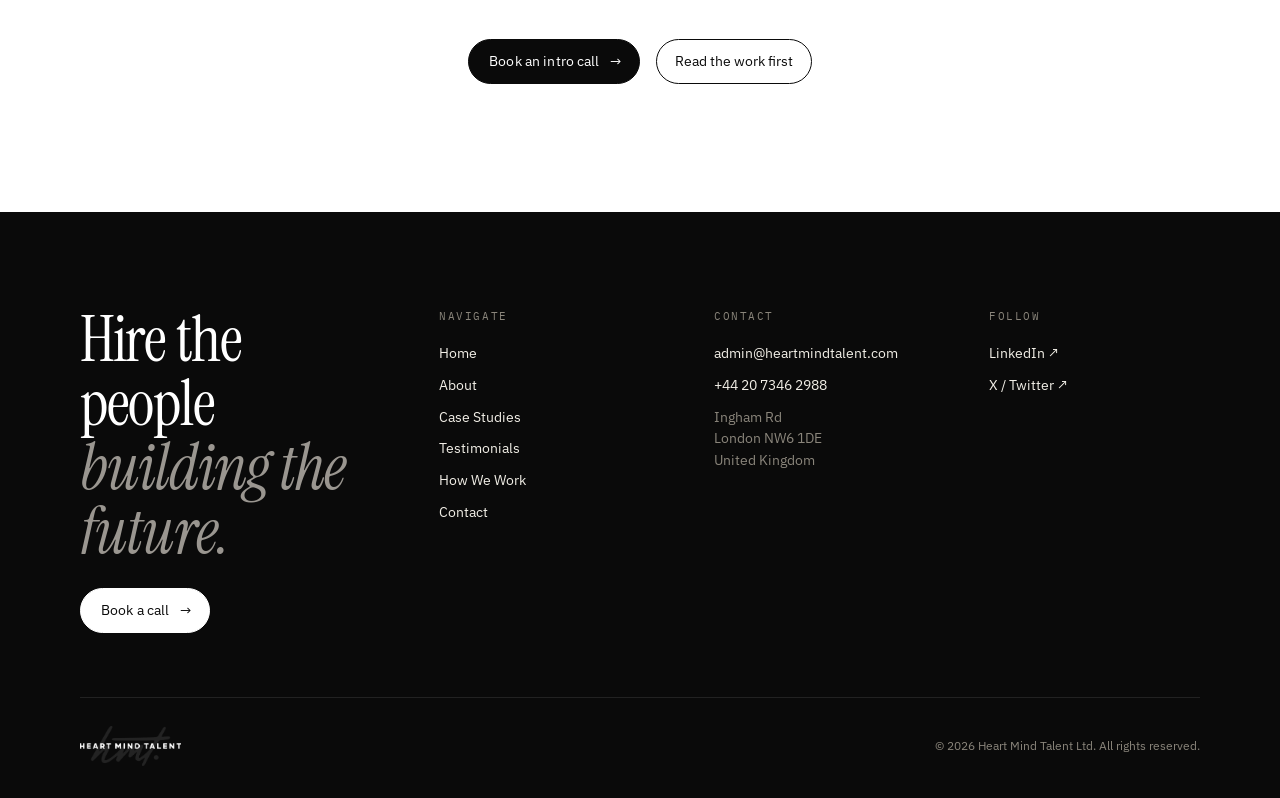
==== commit dd7aacc9: "Bot readability: Organization JSON-LD, llms.txt, AI crawler robots lines Allow named AI crawlers in " ====
--- a/index.html
+++ b/index.html
@@ -3,26 +3,51 @@
 <head>
 <meta charset="utf-8" />
 <meta name="viewport" content="width=device-width,initial-scale=1" />
-<title>Heart Mind Talent - Specialist recruiters for founding AI and deep-tech teams, seed to Series B.</title>
-<meta name="description" content="Specialist recruiters for founding AI and deep-tech teams, seed to Series B. We hire the first engineers, technical leads and CTOs for AI and tech startups across Europe." />
+<title>Heart Mind Talent - Specialist recruiters for foundational tech teams.</title>
+<meta name="description" content="Specialist recruiters for foundational tech teams. We hire the first engineers, technical leads and CTOs for AI and tech startups across Europe." />
 <link rel="canonical" href="https://heartmindtalent.com/" />
 <meta property="og:type" content="website" />
 <meta property="og:site_name" content="Heart Mind Talent" />
-<meta property="og:title" content="Heart Mind Talent - Specialist recruiters for founding AI and deep-tech teams, seed to Series B." />
-<meta property="og:description" content="Specialist recruiters for founding AI and deep-tech teams, seed to Series B. We hire the first engineers, technical leads and CTOs for AI and tech startups across Europe." />
+<meta property="og:title" content="Heart Mind Talent - Specialist recruiters for foundational tech teams." />
+<meta property="og:description" content="Specialist recruiters for foundational tech teams. We hire the first engineers, technical leads and CTOs for AI and tech startups across Europe." />
 <meta property="og:url" content="https://heartmindtalent.com/" />
 <meta property="og:image" content="https://heartmindtalent.com/assets/photos/team-couch.jpg" />
 <meta property="og:image:width" content="1600" />
 <meta property="og:image:height" content="1067" />
 <meta name="twitter:card" content="summary_large_image" />
-<meta name="twitter:title" content="Heart Mind Talent - Specialist recruiters for founding AI and deep-tech teams, seed to Series B." />
-<meta name="twitter:description" content="Specialist recruiters for founding AI and deep-tech teams, seed to Series B. We hire the first engineers, technical leads and CTOs for AI and tech startups across Europe." />
+<meta name="twitter:title" content="Heart Mind Talent - Specialist recruiters for foundational tech teams." />
+<meta name="twitter:description" content="Specialist recruiters for foundational tech teams. We hire the first engineers, technical leads and CTOs for AI and tech startups across Europe." />
 <meta name="twitter:image" content="https://heartmindtalent.com/assets/photos/team-couch.jpg" />
 <link rel="preconnect" href="https://fonts.googleapis.com">
 <link rel="preconnect" href="https://fonts.gstatic.com" crossorigin>
 <link href="https://fonts.googleapis.com/css2?family=Instrument+Serif:ital@0;1&family=IBM+Plex+Sans:wght@300;400;500;600&family=IBM+Plex+Mono:wght@400;500&display=swap" rel="stylesheet">
 <link rel="stylesheet" href="assets/styles.css" />
 <link rel="icon" type="image/jpeg" href="assets/favicon.jpeg" />
+<script type="application/ld+json">
+{
+  "@context": "https://schema.org",
+  "@type": "Organization",
+  "name": "Heart Mind Talent",
+  "legalName": "Heart Mind Talent Ltd",
+  "url": "https://heartmindtalent.com/",
+  "logo": "https://heartmindtalent.com/assets/photos/team-couch.jpg",
+  "description": "Specialist recruiters for foundational tech teams. We hire the first engineers, technical leads and CTOs for AI and tech startups across Europe.",
+  "email": "admin@heartmindtalent.com",
+  "telephone": "+44-20-7346-2988",
+  "address": {
+    "@type": "PostalAddress",
+    "streetAddress": "Ingham Rd",
+    "addressLocality": "London",
+    "postalCode": "NW6 1DE",
+    "addressCountry": "GB"
+  },
+  "foundingDate": "2023",
+  "sameAs": [
+    "https://www.linkedin.com/company/heart-mind-talent-ltd/",
+    "https://x.com/HeartMindTalent"
+  ]
+}
+</script>
 </head>
 <body>
 
@@ -44,11 +69,11 @@
 
       <div class="hero__row reveal" style="display:grid; grid-template-columns: 1fr 1fr; gap: clamp(40px,6vw,120px); margin-top: clamp(48px, 6vw, 96px); align-items: end;">
         <p class="lede">
-          Heart Mind Talent are specialist recruiters for founding AI and deep-tech teams. We hire the foundational tech and AI teams for startups, from seed to Series B - your first engineers, technical leads, CTOs, PMs, Research Scientists and FDEs. The people who build the product and set the culture that everyone who comes after will inherit.
+          Heart Mind Talent are specialist recruiters for foundational tech teams. We hire foundational tech and AI teams for startups - your first engineers, technical leads, CTOs, PMs, Research Scientists and FDEs. The people who build the product and set the culture that everyone who comes after will inherit.
         </p>
         <div style="display:flex; gap: 16px; flex-wrap: wrap; justify-content: flex-end;">
           <a href="case-studies.html" class="cta">See the work <span class="cta__arrow">→</span></a>
-          <a href="https://calendar.app.google/wt2yxnA5KH1h99Gd8" target="_blank" rel="noopener" class="cta-ghost">Book a call</a>
+          <a href="contact.html#book" class="cta-ghost">Book a call</a>
         </div>
       </div>
     </div>
@@ -76,15 +101,15 @@
 
       <div style="display:grid; grid-template-columns: repeat(4, 1fr); gap: clamp(24px, 3vw, 48px); margin-top: 24px;" class="reveal">
         <div class="stat">
-          <div class="stat__num">94<em>%</em></div>
+          <div class="stat__num">90<em>%</em></div>
           <div class="stat__label">of clients return for their next round of hiring</div>
         </div>
         <div class="stat">
-          <div class="stat__num">2<em> exits</em></div>
-          <div class="stat__label">in under 12 months - Convergence.ai (Salesforce) and Prior Labs (SAP)</div>
+          <div class="stat__num">9<em> mo</em></div>
+          <div class="stat__label">from stealth to a Salesforce acquisition - Convergence.ai</div>
         </div>
         <div class="stat">
-          <div class="stat__num">5<em> → 250</em></div>
+          <div class="stat__num">250<em>+</em></div>
           <div class="stat__label">engineers scaled at WhatsApp by our founder before HMT</div>
         </div>
         <div class="stat">
@@ -156,7 +181,7 @@
           <div class="case-card__row">
             <span class="case-card__num">01</span>
             <span class="case-card__name">Convergence<em>.ai</em></span>
-            <span class="case-card__meta">Stealth → exit in <strong>under 12 months</strong><br/>Acquired by Salesforce</span>
+            <span class="case-card__meta">Stealth → exit in <strong>9 months</strong><br/>Acquired by Salesforce</span>
             <span class="case-card__arrow">↗</span>
           </div>
         </a>
@@ -172,7 +197,7 @@
           <div class="case-card__row">
             <span class="case-card__num">03</span>
             <span class="case-card__name">Fundamental <em>Technologies</em></span>
-            <span class="case-card__meta">Exclusive partner since stealth<br/>Grew the tech team more than 6x</span>
+            <span class="case-card__meta">Exclusive partner since stealth<br/>Majority of global tech team hired by HMT</span>
             <span class="case-card__arrow">↗</span>
           </div>
         </a>
@@ -358,7 +383,7 @@
         Ready to hire <em>the heart and mind of AI?</em>
       </h2>
       <div style="margin-top: 48px; display:flex; gap: 16px; justify-content: center; flex-wrap: wrap;">
-        <a href="https://calendar.app.google/wt2yxnA5KH1h99Gd8" target="_blank" rel="noopener" class="cta">Book an intro call <span class="cta__arrow">→</span></a>
+        <a href="contact.html#book" class="cta">Book an intro call <span class="cta__arrow">→</span></a>
         <a href="case-studies.html" class="cta-ghost">Read the work first</a>
       </div>
     </div>
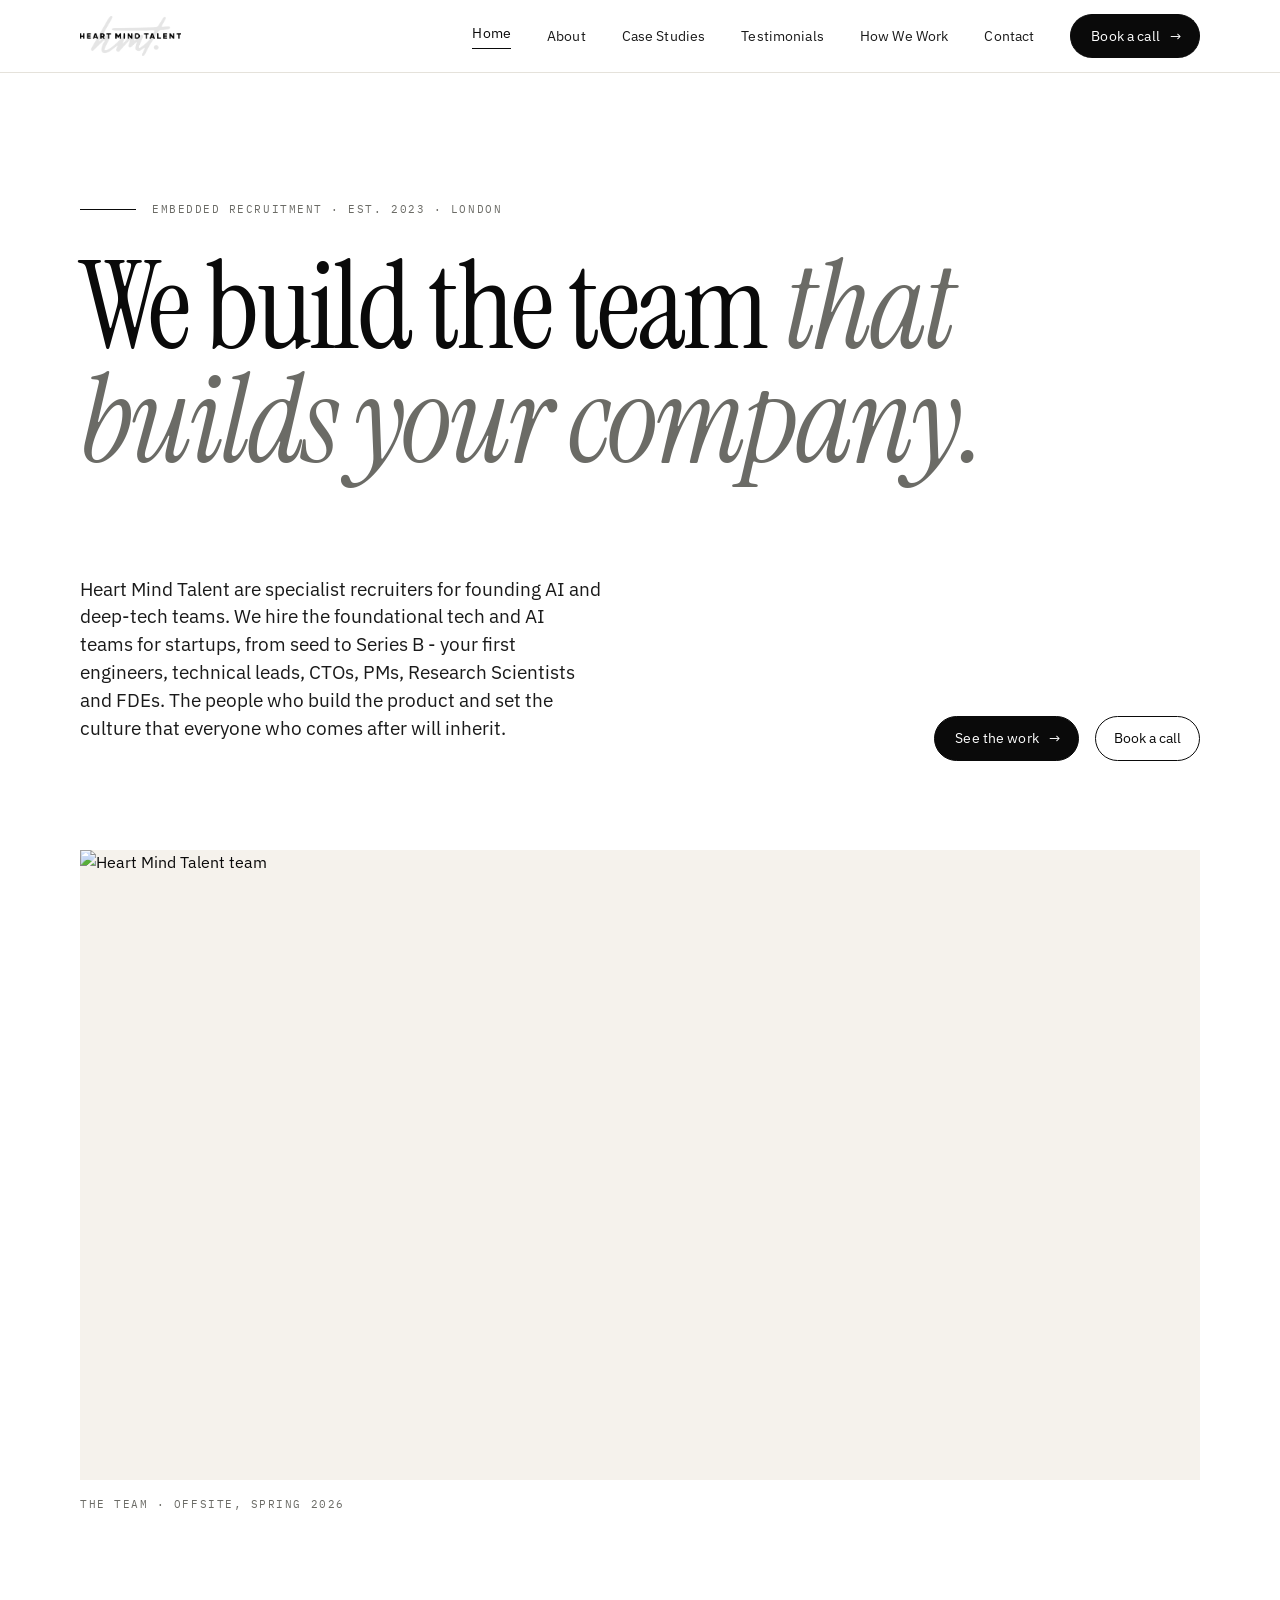
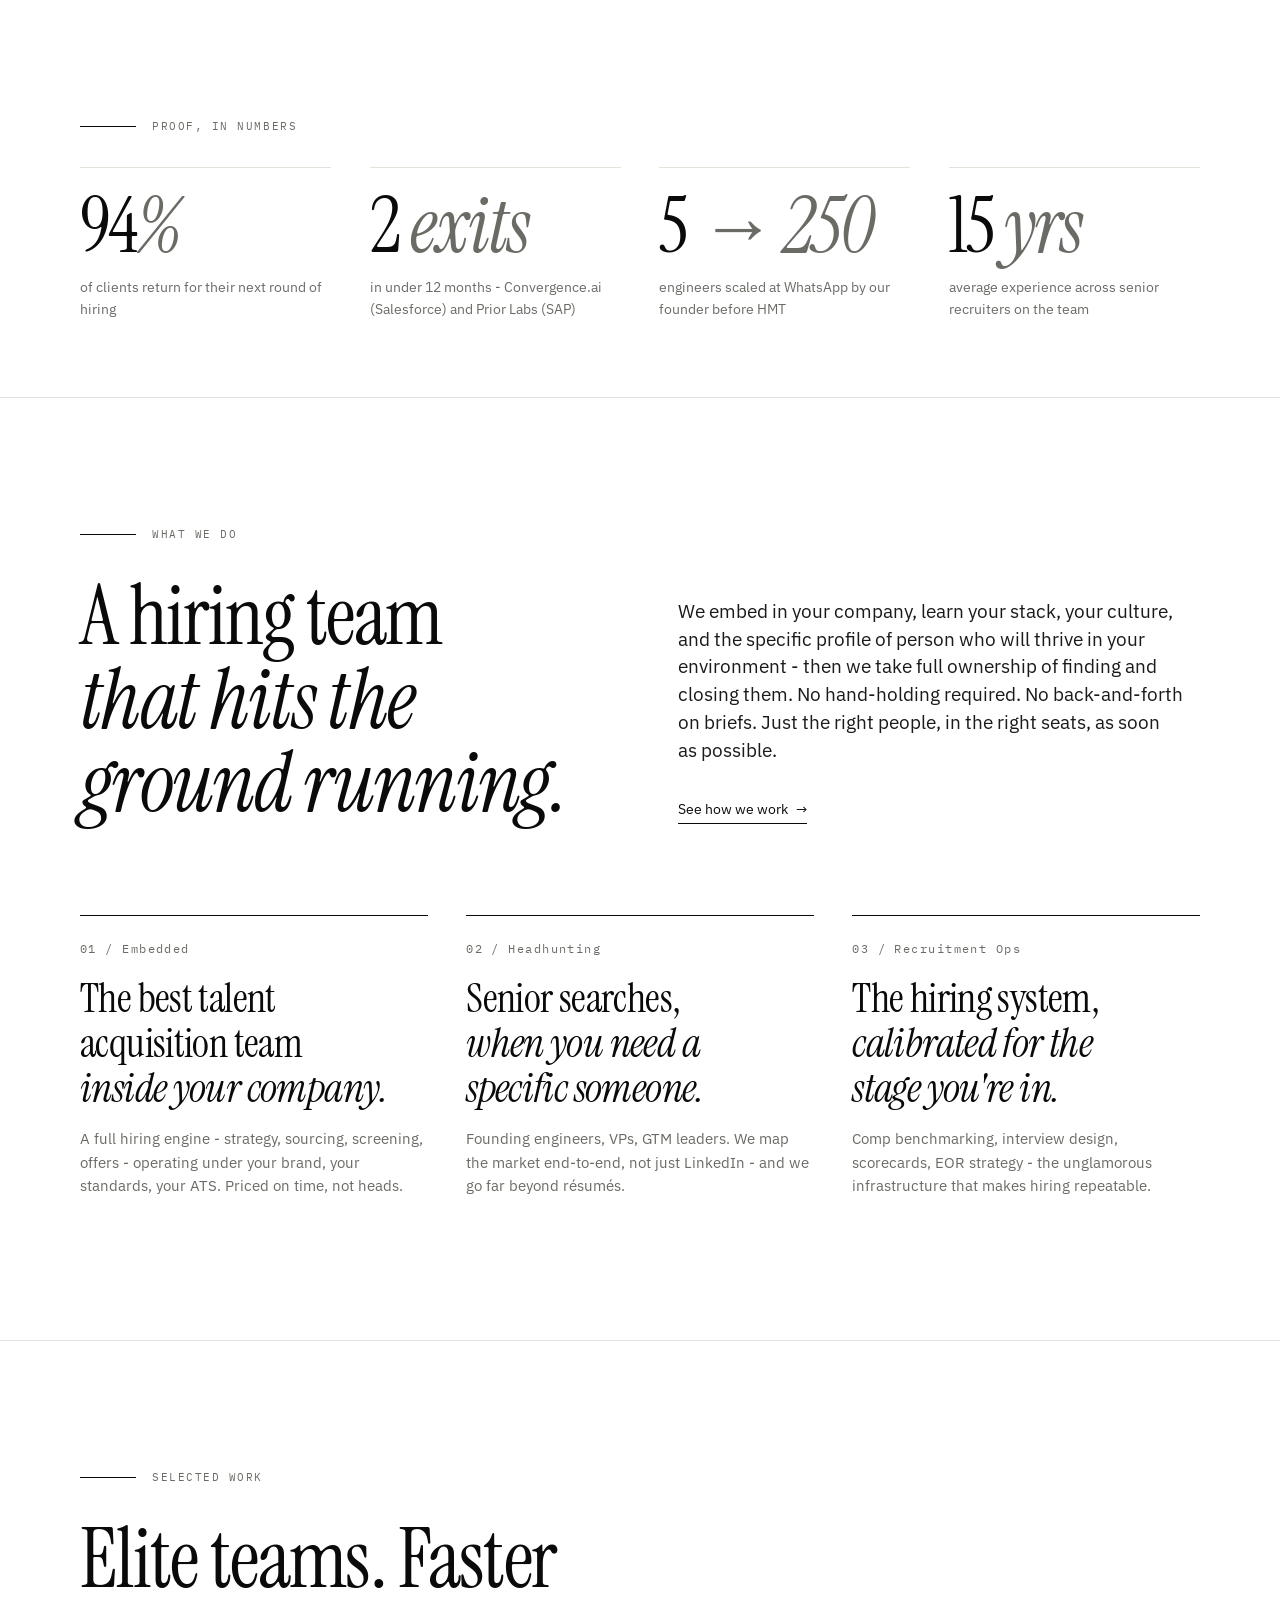
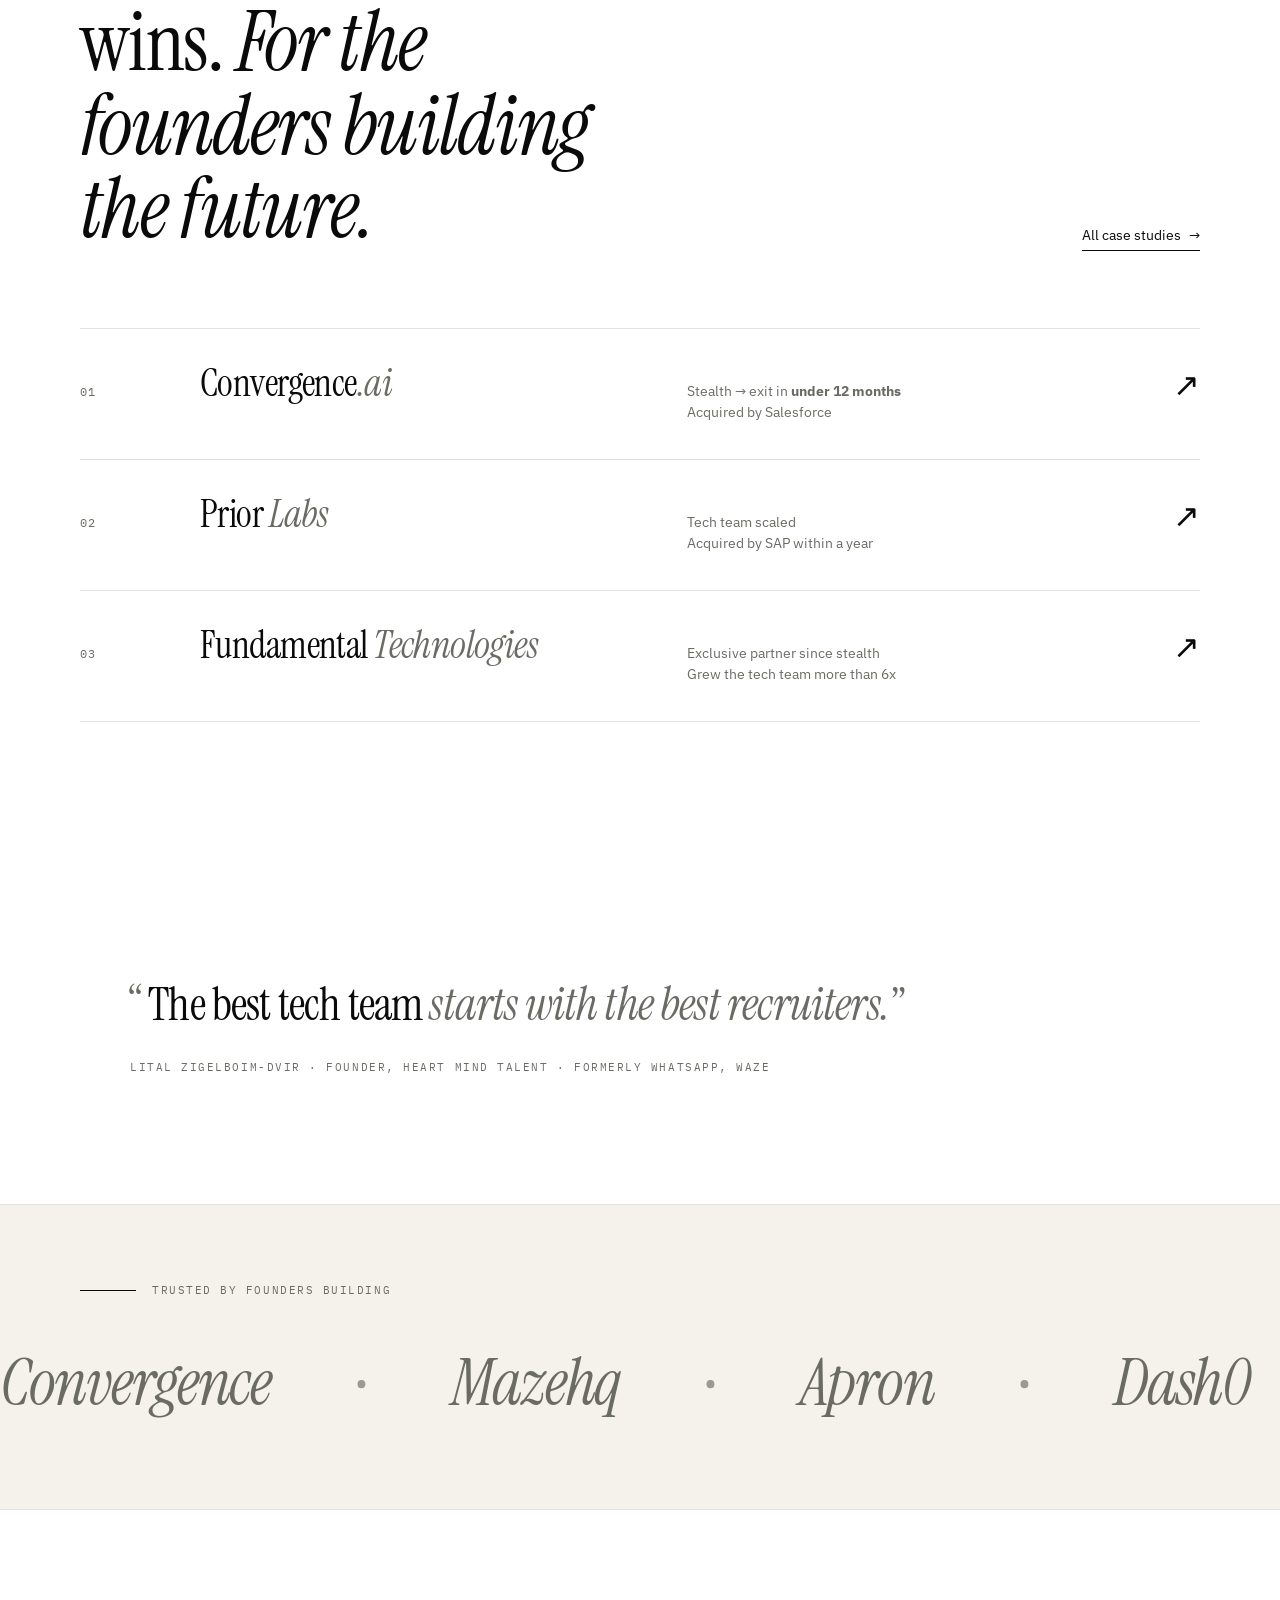
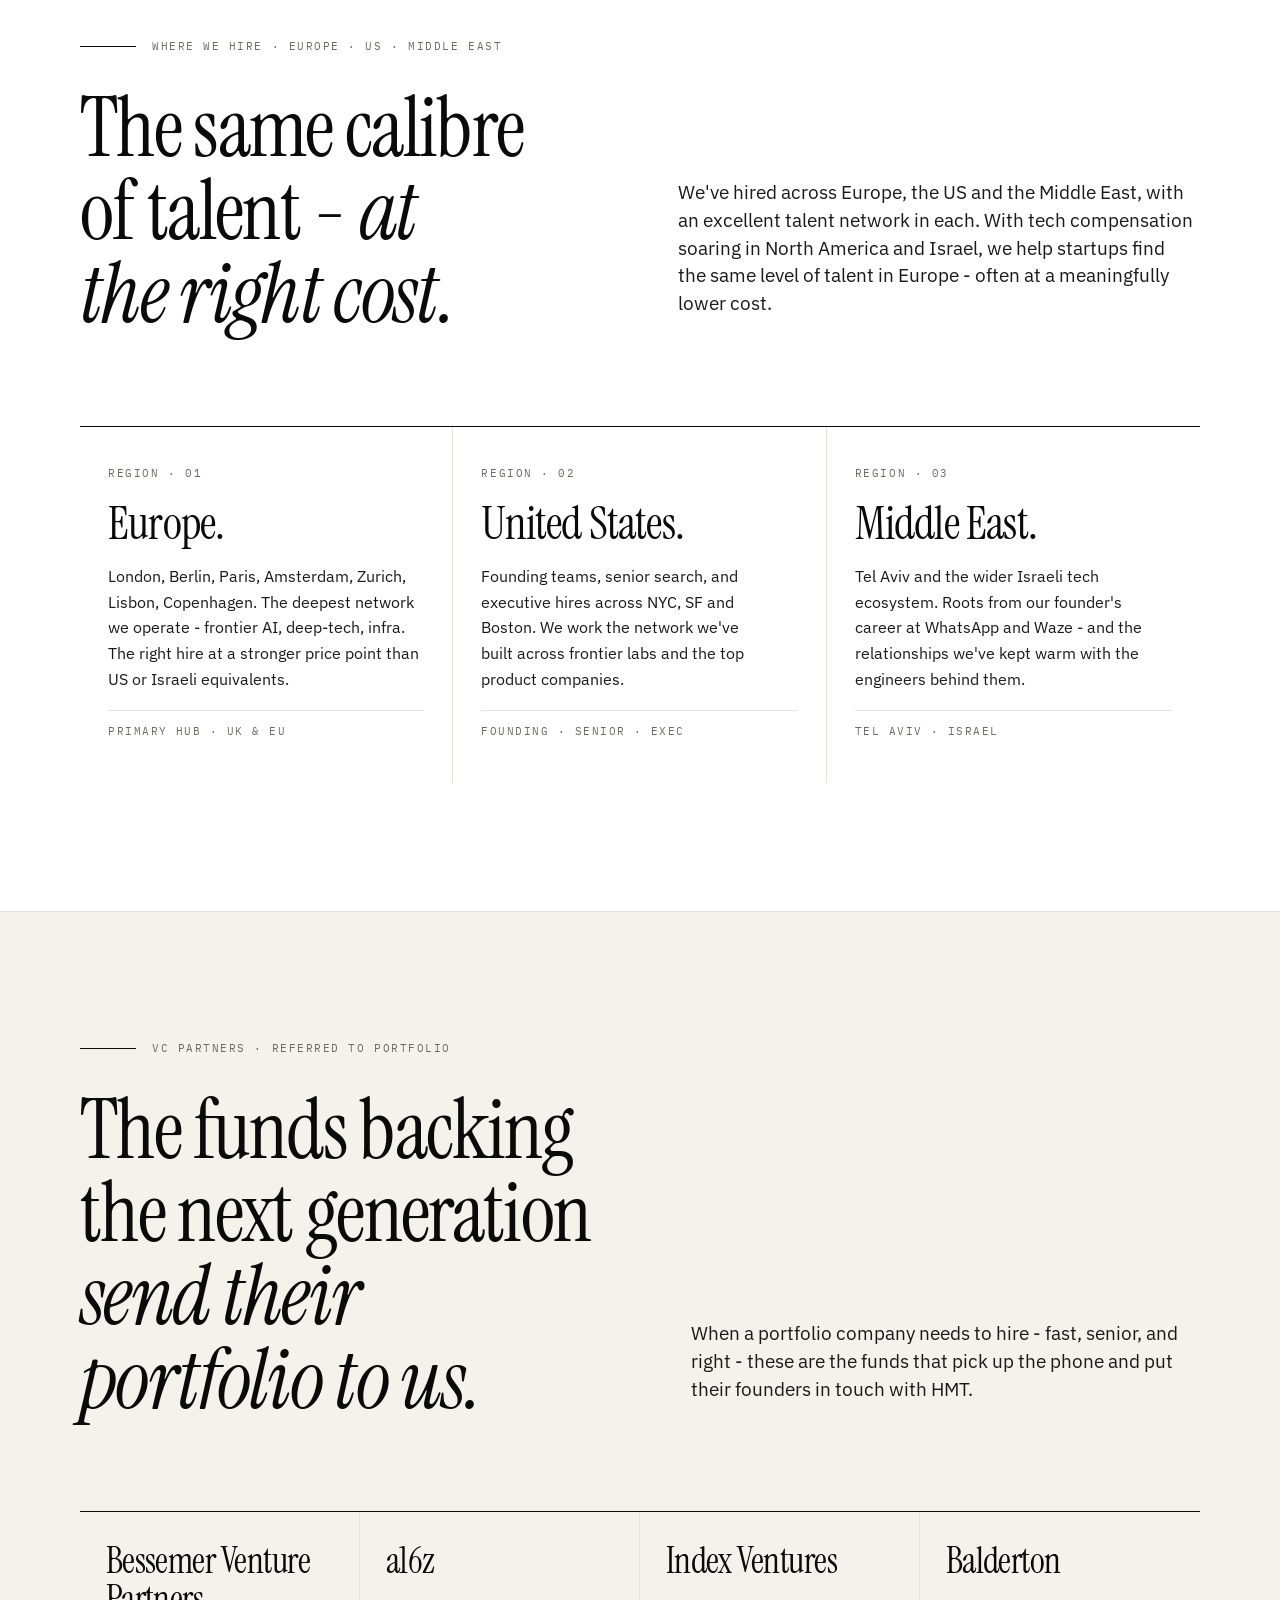
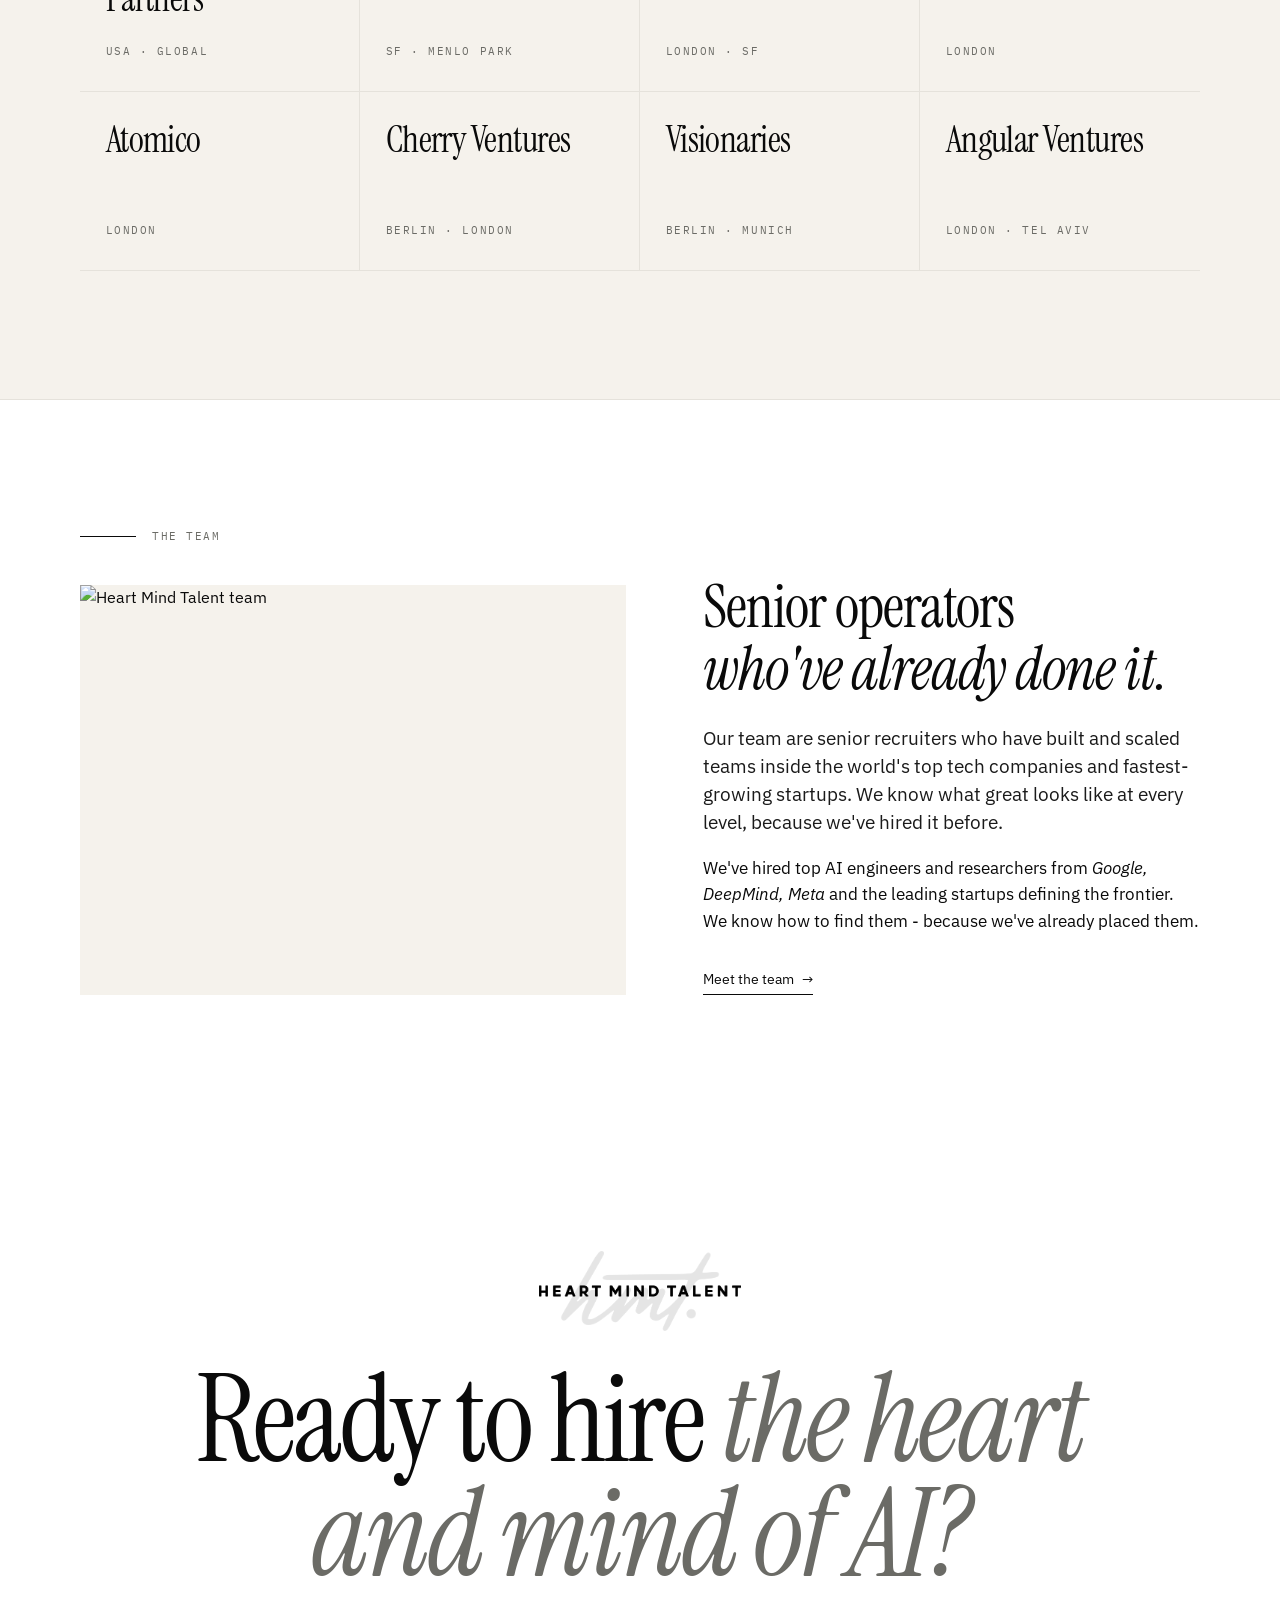
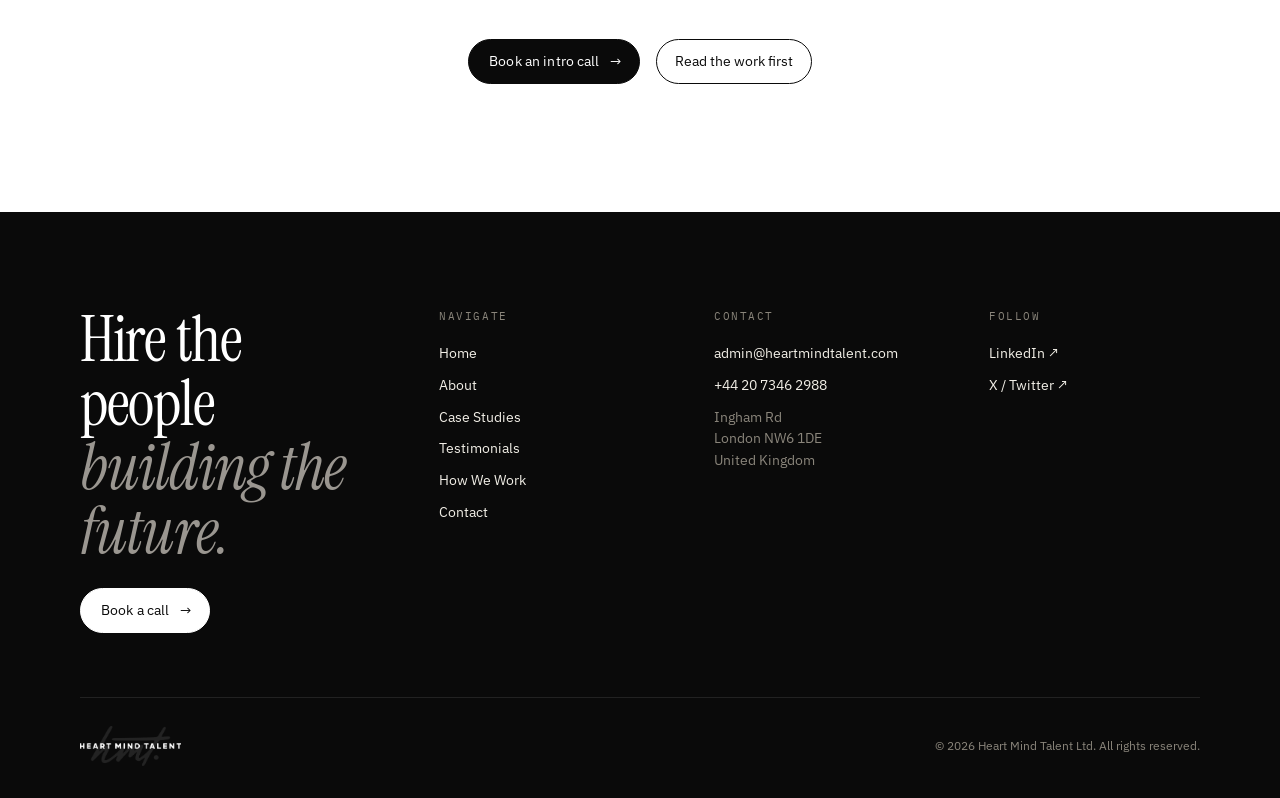
==== commit fa688b52: "Merge c7dfd7033a53cf570a1beefdaf4ece23c13e6c33 into dd7aacc989eed966df6c2aa1bc84707b4afbb174" ====
--- a/index.html
+++ b/index.html
@@ -3,20 +3,20 @@
 <head>
 <meta charset="utf-8" />
 <meta name="viewport" content="width=device-width,initial-scale=1" />
-<title>Heart Mind Talent - Specialist recruiters for foundational tech teams.</title>
-<meta name="description" content="Specialist recruiters for foundational tech teams. We hire the first engineers, technical leads and CTOs for AI and tech startups across Europe." />
+<title>Heart Mind Talent - Specialist recruiters for founding AI and deep-tech teams, seed to Series B.</title>
+<meta name="description" content="Specialist recruiters for founding AI and deep-tech teams, seed to Series B. We hire the first engineers, technical leads and CTOs for AI and tech startups across Europe." />
 <link rel="canonical" href="https://heartmindtalent.com/" />
 <meta property="og:type" content="website" />
 <meta property="og:site_name" content="Heart Mind Talent" />
-<meta property="og:title" content="Heart Mind Talent - Specialist recruiters for foundational tech teams." />
-<meta property="og:description" content="Specialist recruiters for foundational tech teams. We hire the first engineers, technical leads and CTOs for AI and tech startups across Europe." />
+<meta property="og:title" content="Heart Mind Talent - Specialist recruiters for founding AI and deep-tech teams, seed to Series B." />
+<meta property="og:description" content="Specialist recruiters for founding AI and deep-tech teams, seed to Series B. We hire the first engineers, technical leads and CTOs for AI and tech startups across Europe." />
 <meta property="og:url" content="https://heartmindtalent.com/" />
 <meta property="og:image" content="https://heartmindtalent.com/assets/photos/team-couch.jpg" />
 <meta property="og:image:width" content="1600" />
 <meta property="og:image:height" content="1067" />
 <meta name="twitter:card" content="summary_large_image" />
-<meta name="twitter:title" content="Heart Mind Talent - Specialist recruiters for foundational tech teams." />
-<meta name="twitter:description" content="Specialist recruiters for foundational tech teams. We hire the first engineers, technical leads and CTOs for AI and tech startups across Europe." />
+<meta name="twitter:title" content="Heart Mind Talent - Specialist recruiters for founding AI and deep-tech teams, seed to Series B." />
+<meta name="twitter:description" content="Specialist recruiters for founding AI and deep-tech teams, seed to Series B. We hire the first engineers, technical leads and CTOs for AI and tech startups across Europe." />
 <meta name="twitter:image" content="https://heartmindtalent.com/assets/photos/team-couch.jpg" />
 <link rel="preconnect" href="https://fonts.googleapis.com">
 <link rel="preconnect" href="https://fonts.gstatic.com" crossorigin>
@@ -69,11 +69,11 @@
 
       <div class="hero__row reveal" style="display:grid; grid-template-columns: 1fr 1fr; gap: clamp(40px,6vw,120px); margin-top: clamp(48px, 6vw, 96px); align-items: end;">
         <p class="lede">
-          Heart Mind Talent are specialist recruiters for foundational tech teams. We hire foundational tech and AI teams for startups - your first engineers, technical leads, CTOs, PMs, Research Scientists and FDEs. The people who build the product and set the culture that everyone who comes after will inherit.
+          Heart Mind Talent are specialist recruiters for founding AI and deep-tech teams. We hire the foundational tech and AI teams for startups, from seed to Series B - your first engineers, technical leads, CTOs, PMs, Research Scientists and FDEs. The people who build the product and set the culture that everyone who comes after will inherit.
         </p>
         <div style="display:flex; gap: 16px; flex-wrap: wrap; justify-content: flex-end;">
           <a href="case-studies.html" class="cta">See the work <span class="cta__arrow">→</span></a>
-          <a href="contact.html#book" class="cta-ghost">Book a call</a>
+          <a href="https://calendar.app.google/wt2yxnA5KH1h99Gd8" target="_blank" rel="noopener" class="cta-ghost">Book a call</a>
         </div>
       </div>
     </div>
@@ -101,15 +101,15 @@
 
       <div style="display:grid; grid-template-columns: repeat(4, 1fr); gap: clamp(24px, 3vw, 48px); margin-top: 24px;" class="reveal">
         <div class="stat">
-          <div class="stat__num">90<em>%</em></div>
+          <div class="stat__num">94<em>%</em></div>
           <div class="stat__label">of clients return for their next round of hiring</div>
         </div>
         <div class="stat">
-          <div class="stat__num">9<em> mo</em></div>
-          <div class="stat__label">from stealth to a Salesforce acquisition - Convergence.ai</div>
+          <div class="stat__num">2<em> exits</em></div>
+          <div class="stat__label">in under 12 months - Convergence.ai (Salesforce) and Prior Labs (SAP)</div>
         </div>
         <div class="stat">
-          <div class="stat__num">250<em>+</em></div>
+          <div class="stat__num">5<em> → 250</em></div>
           <div class="stat__label">engineers scaled at WhatsApp by our founder before HMT</div>
         </div>
         <div class="stat">
@@ -181,7 +181,7 @@
           <div class="case-card__row">
             <span class="case-card__num">01</span>
             <span class="case-card__name">Convergence<em>.ai</em></span>
-            <span class="case-card__meta">Stealth → exit in <strong>9 months</strong><br/>Acquired by Salesforce</span>
+            <span class="case-card__meta">Stealth → exit in <strong>under 12 months</strong><br/>Acquired by Salesforce</span>
             <span class="case-card__arrow">↗</span>
           </div>
         </a>
@@ -197,7 +197,7 @@
           <div class="case-card__row">
             <span class="case-card__num">03</span>
             <span class="case-card__name">Fundamental <em>Technologies</em></span>
-            <span class="case-card__meta">Exclusive partner since stealth<br/>Majority of global tech team hired by HMT</span>
+            <span class="case-card__meta">Exclusive partner since stealth<br/>Grew the tech team more than 6x</span>
             <span class="case-card__arrow">↗</span>
           </div>
         </a>
@@ -383,7 +383,7 @@
         Ready to hire <em>the heart and mind of AI?</em>
       </h2>
       <div style="margin-top: 48px; display:flex; gap: 16px; justify-content: center; flex-wrap: wrap;">
-        <a href="contact.html#book" class="cta">Book an intro call <span class="cta__arrow">→</span></a>
+        <a href="https://calendar.app.google/wt2yxnA5KH1h99Gd8" target="_blank" rel="noopener" class="cta">Book an intro call <span class="cta__arrow">→</span></a>
         <a href="case-studies.html" class="cta-ghost">Read the work first</a>
       </div>
     </div>
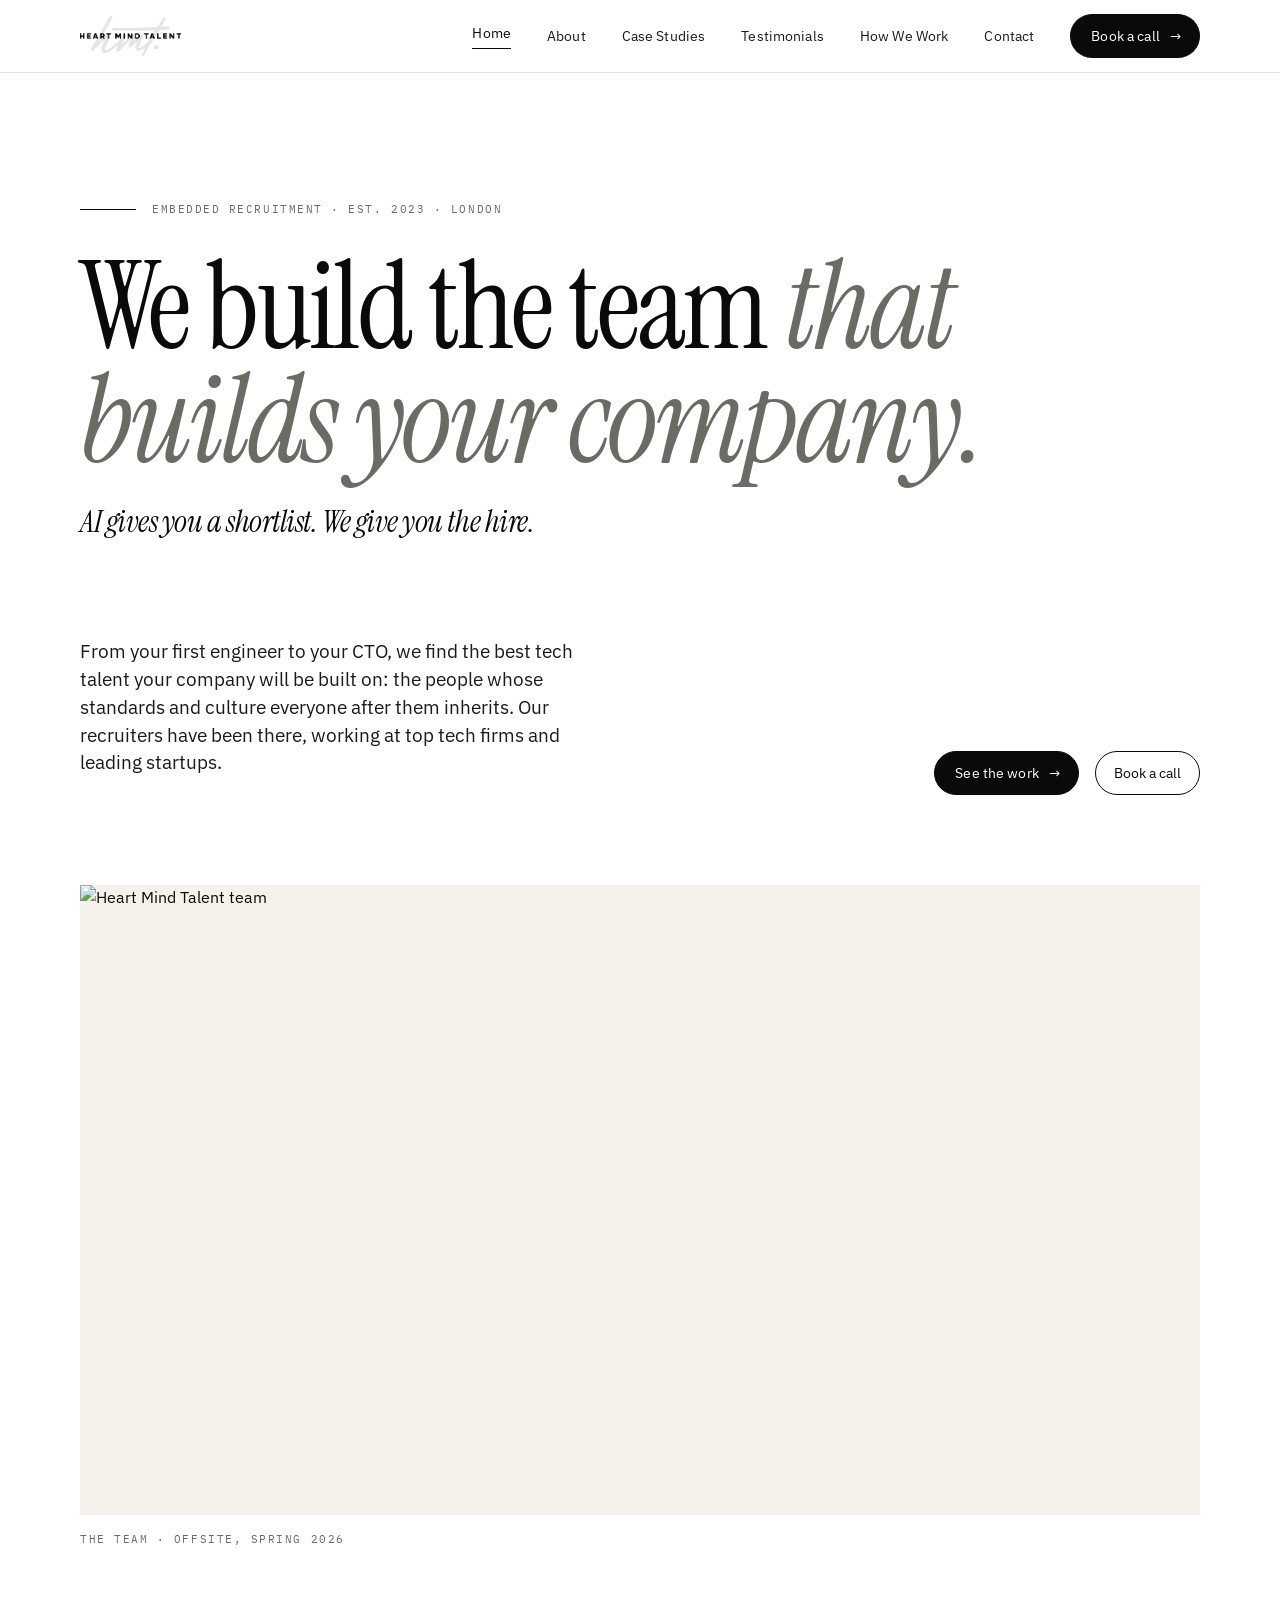
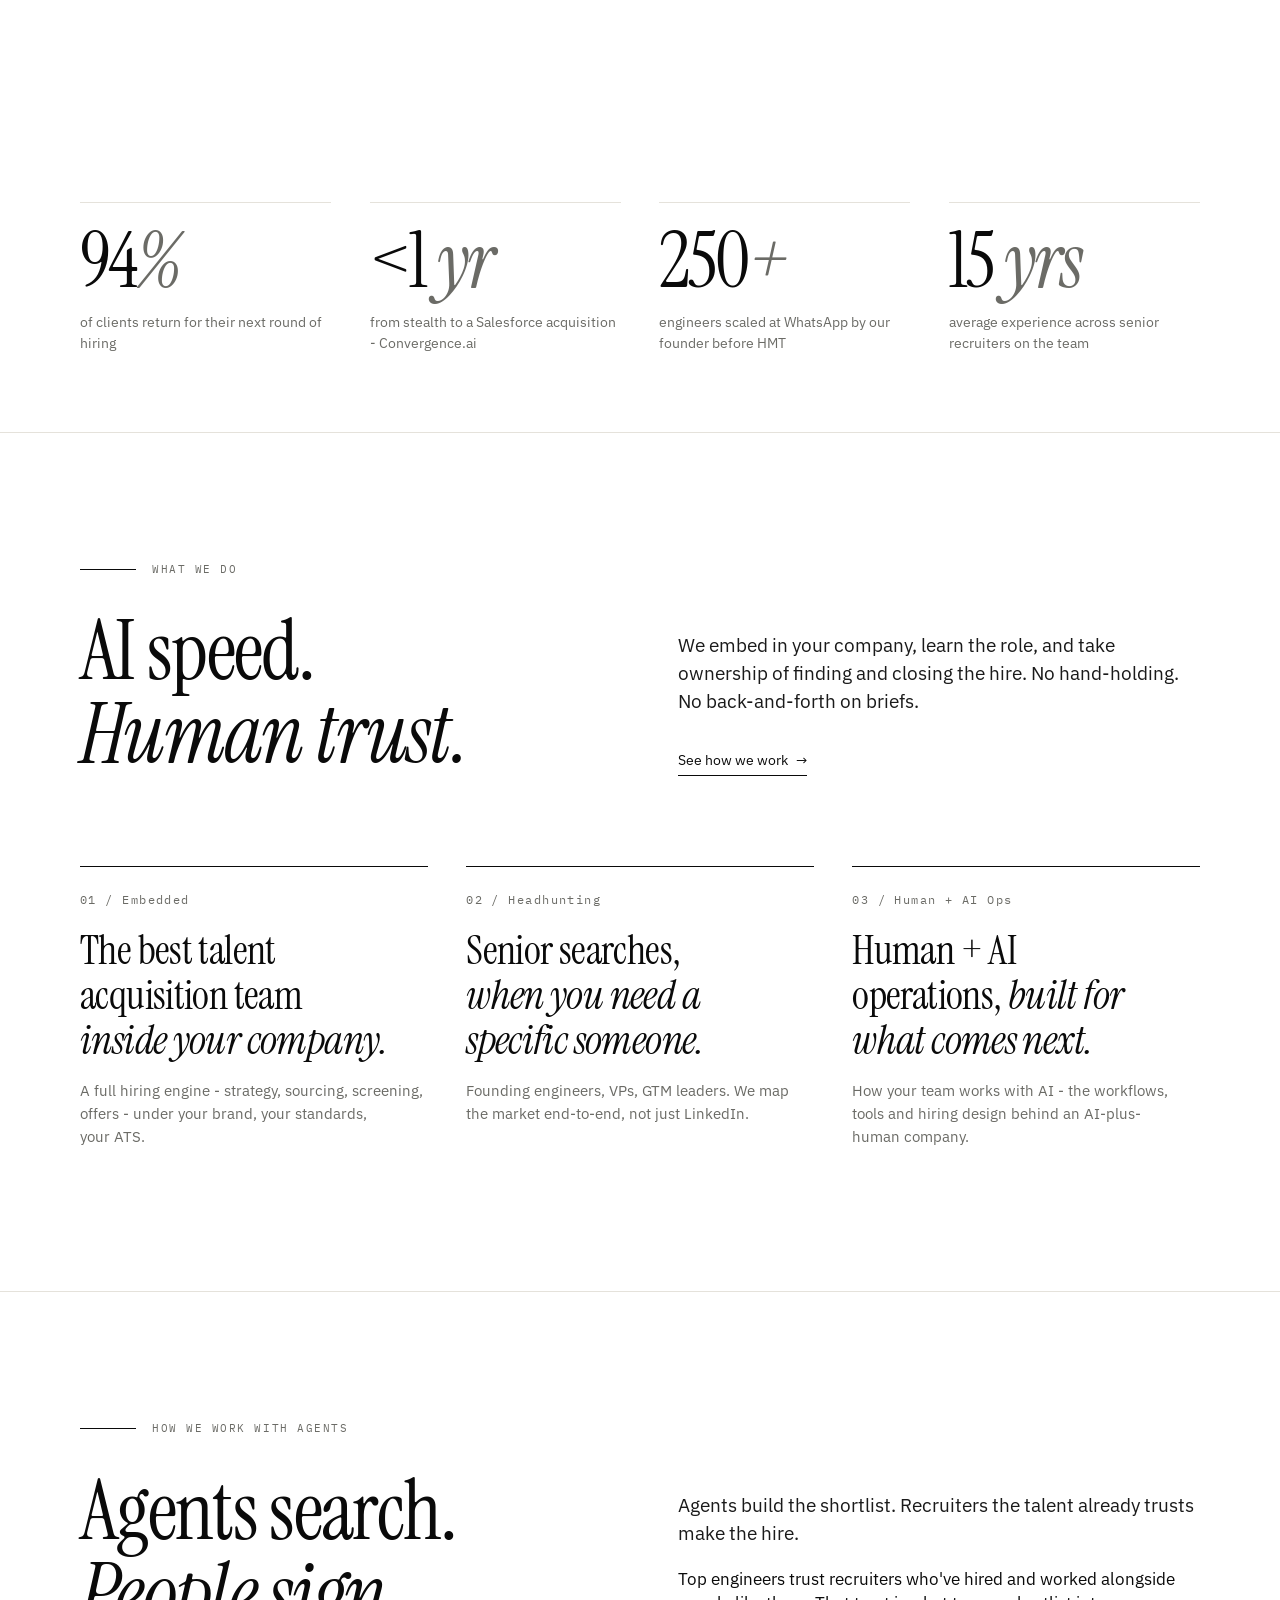
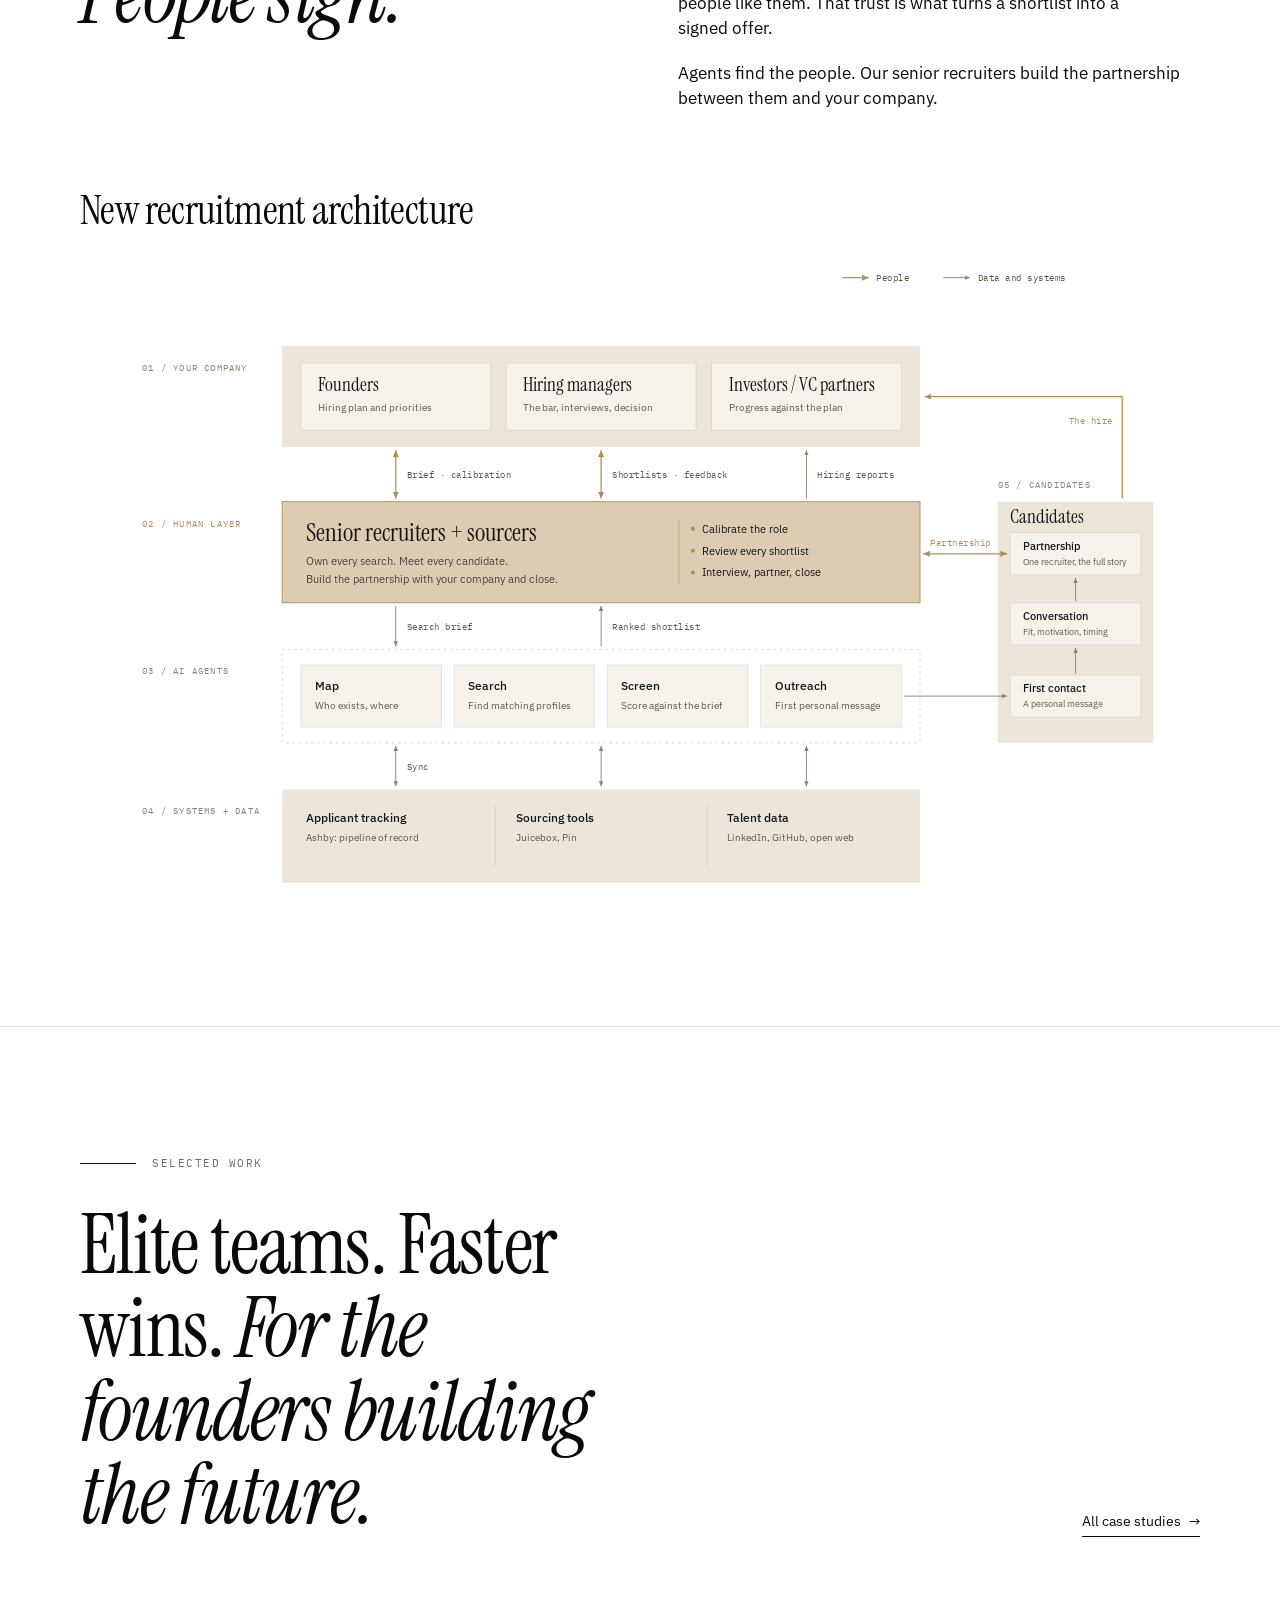
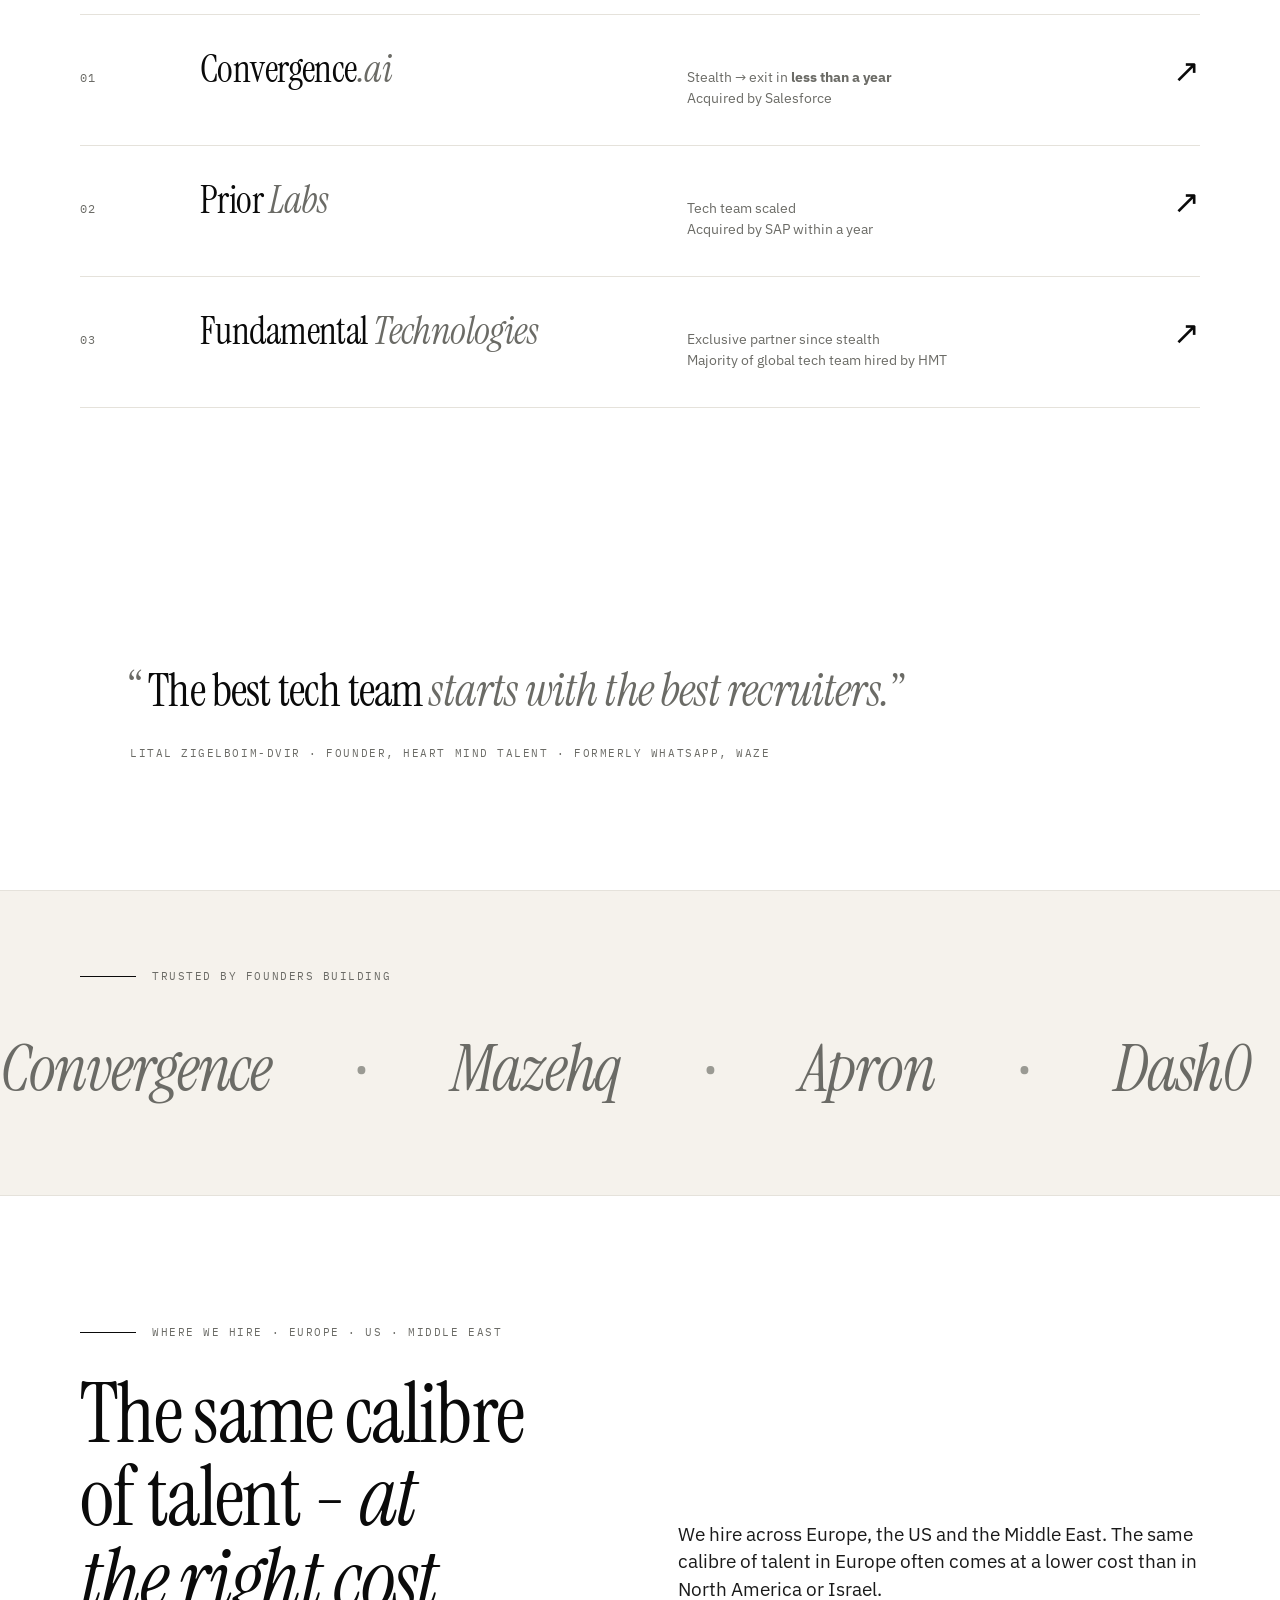
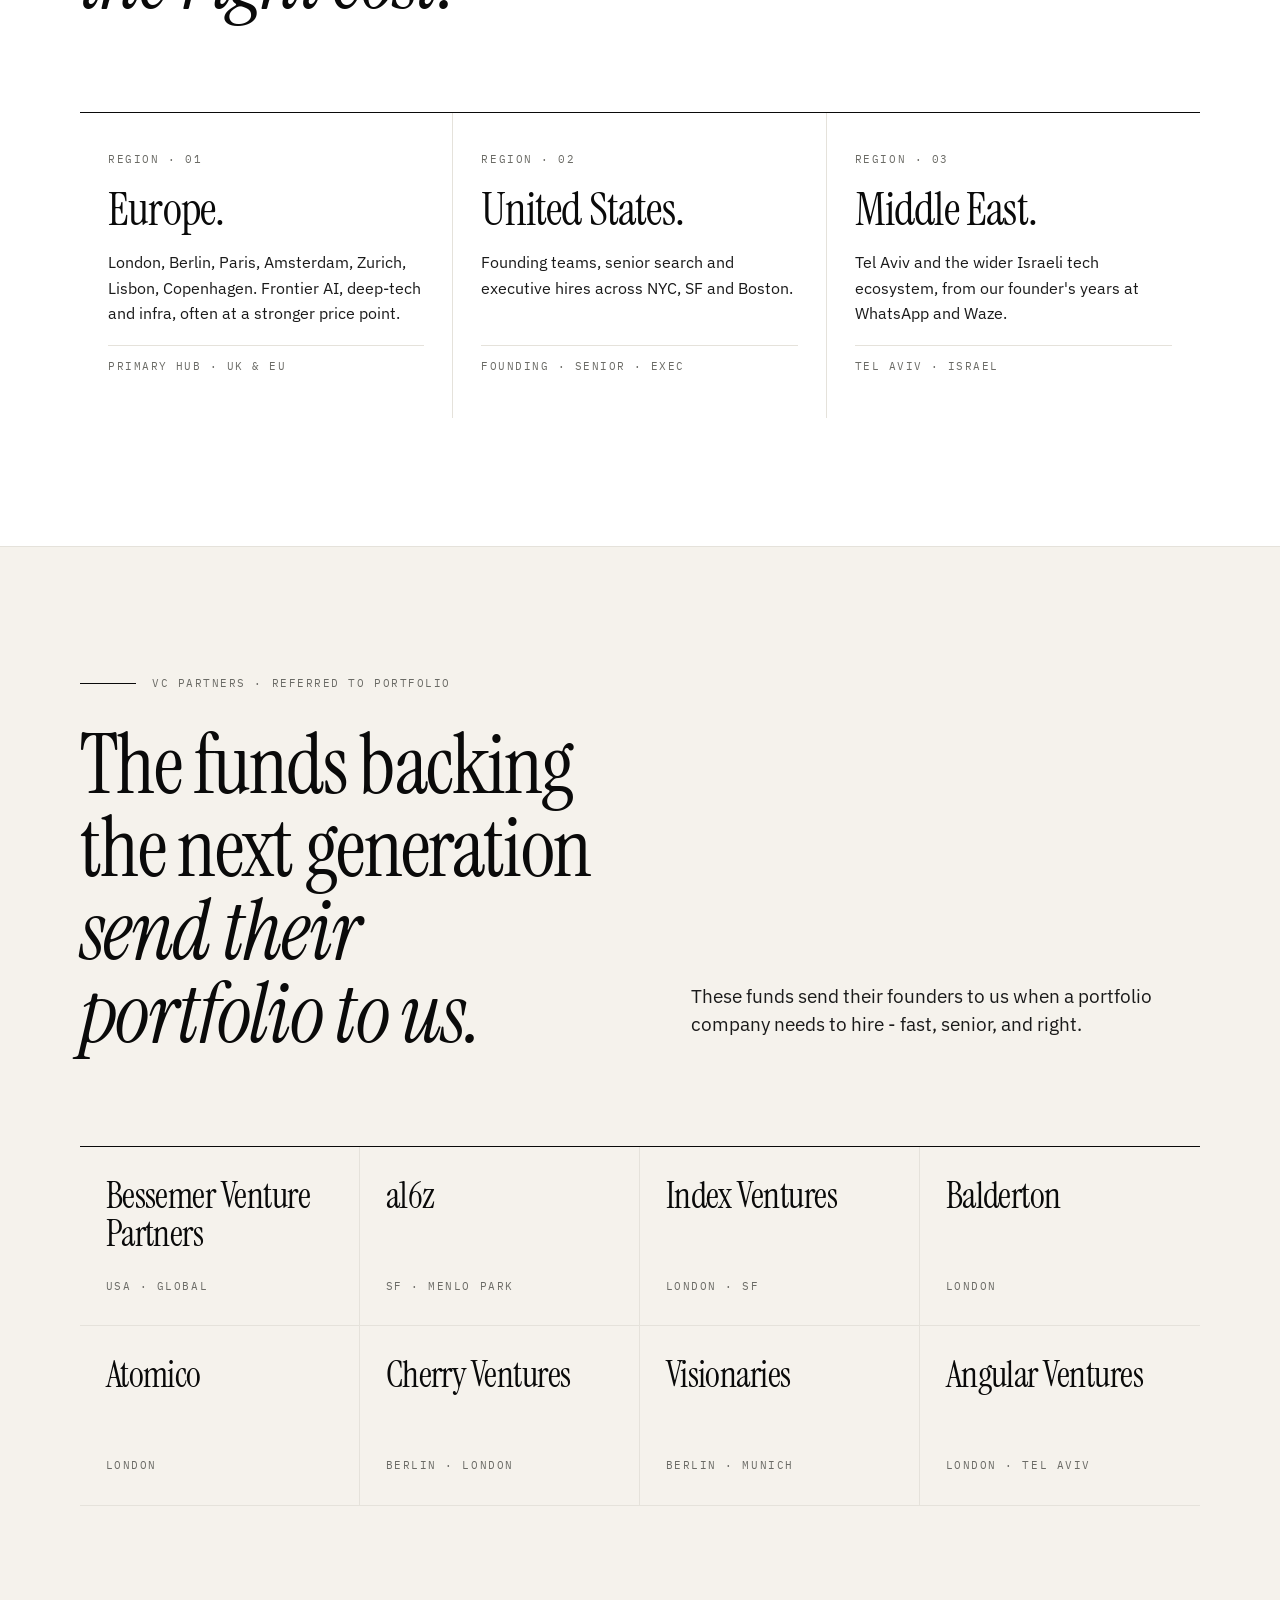
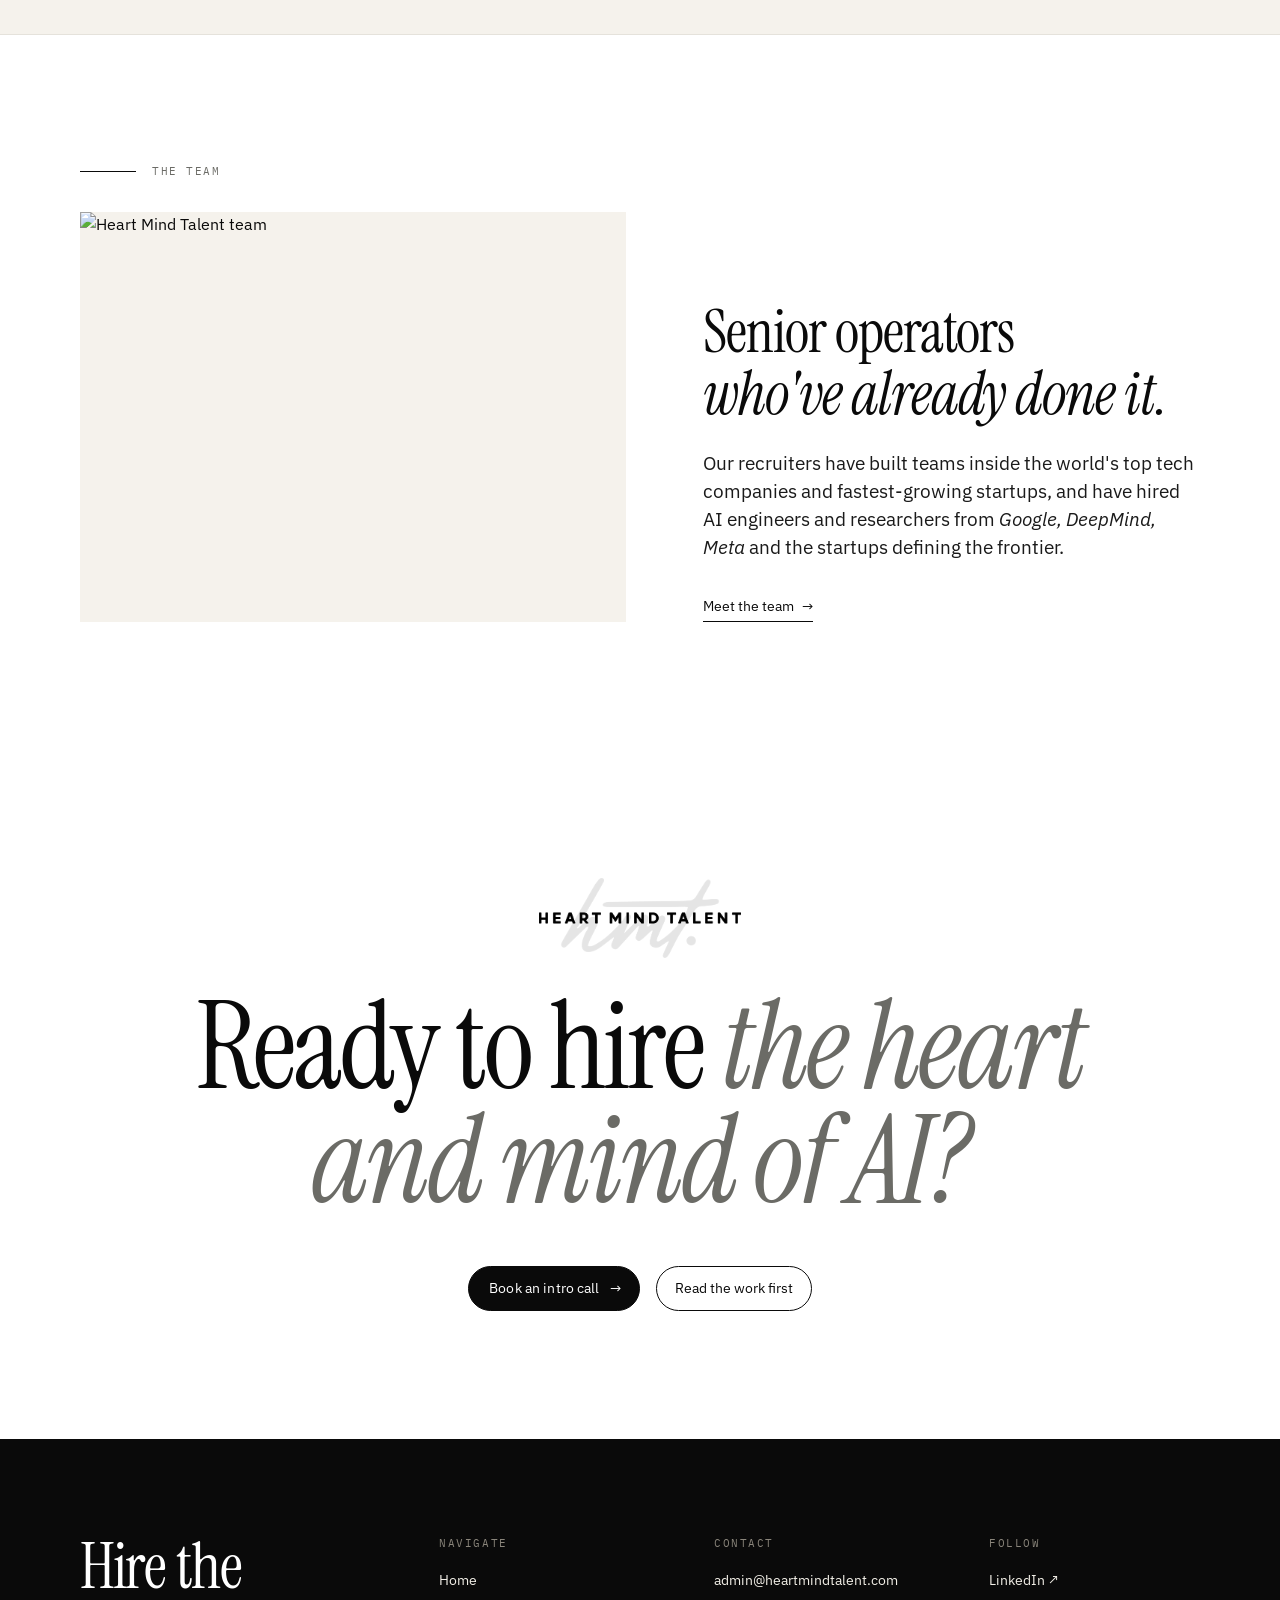
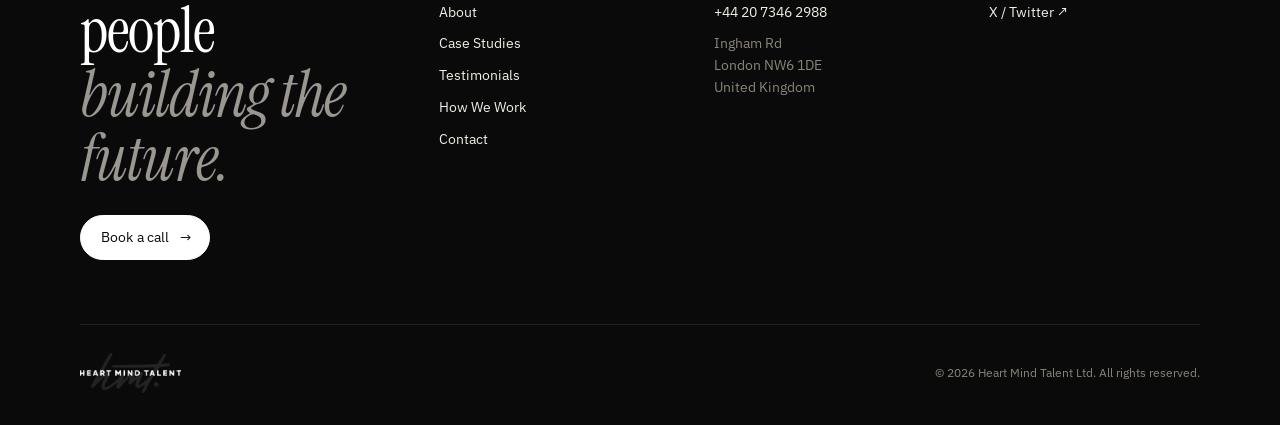
==== commit 390e3c0c: "Site update: recruitment architecture diagram with motion, Insights LinkedIn cards, approved copy - " ====
--- a/index.html
+++ b/index.html
@@ -3,20 +3,20 @@
 <head>
 <meta charset="utf-8" />
 <meta name="viewport" content="width=device-width,initial-scale=1" />
-<title>Heart Mind Talent - Specialist recruiters for founding AI and deep-tech teams, seed to Series B.</title>
-<meta name="description" content="Specialist recruiters for founding AI and deep-tech teams, seed to Series B. We hire the first engineers, technical leads and CTOs for AI and tech startups across Europe." />
+<title>Heart Mind Talent - Specialist recruiters for foundational tech teams.</title>
+<meta name="description" content="Specialist recruiters for foundational tech teams. We hire the first engineers, technical leads and CTOs for AI and tech startups across Europe." />
 <link rel="canonical" href="https://heartmindtalent.com/" />
 <meta property="og:type" content="website" />
 <meta property="og:site_name" content="Heart Mind Talent" />
-<meta property="og:title" content="Heart Mind Talent - Specialist recruiters for founding AI and deep-tech teams, seed to Series B." />
-<meta property="og:description" content="Specialist recruiters for founding AI and deep-tech teams, seed to Series B. We hire the first engineers, technical leads and CTOs for AI and tech startups across Europe." />
+<meta property="og:title" content="Heart Mind Talent - Specialist recruiters for foundational tech teams." />
+<meta property="og:description" content="Specialist recruiters for foundational tech teams. We hire the first engineers, technical leads and CTOs for AI and tech startups across Europe." />
 <meta property="og:url" content="https://heartmindtalent.com/" />
 <meta property="og:image" content="https://heartmindtalent.com/assets/photos/team-couch.jpg" />
 <meta property="og:image:width" content="1600" />
 <meta property="og:image:height" content="1067" />
 <meta name="twitter:card" content="summary_large_image" />
-<meta name="twitter:title" content="Heart Mind Talent - Specialist recruiters for founding AI and deep-tech teams, seed to Series B." />
-<meta name="twitter:description" content="Specialist recruiters for founding AI and deep-tech teams, seed to Series B. We hire the first engineers, technical leads and CTOs for AI and tech startups across Europe." />
+<meta name="twitter:title" content="Heart Mind Talent - Specialist recruiters for foundational tech teams." />
+<meta name="twitter:description" content="Specialist recruiters for foundational tech teams. We hire the first engineers, technical leads and CTOs for AI and tech startups across Europe." />
 <meta name="twitter:image" content="https://heartmindtalent.com/assets/photos/team-couch.jpg" />
 <link rel="preconnect" href="https://fonts.googleapis.com">
 <link rel="preconnect" href="https://fonts.gstatic.com" crossorigin>
@@ -67,13 +67,15 @@
         We build the team <em>that builds your company.</em>
       </h1>
 
+      <p class="hero__italic reveal">AI gives you a shortlist. We give you the hire.</p>
+
       <div class="hero__row reveal" style="display:grid; grid-template-columns: 1fr 1fr; gap: clamp(40px,6vw,120px); margin-top: clamp(48px, 6vw, 96px); align-items: end;">
         <p class="lede">
-          Heart Mind Talent are specialist recruiters for founding AI and deep-tech teams. We hire the foundational tech and AI teams for startups, from seed to Series B - your first engineers, technical leads, CTOs, PMs, Research Scientists and FDEs. The people who build the product and set the culture that everyone who comes after will inherit.
+          From your first engineer to your CTO, we find the best tech talent your company will be built on: the people whose standards and culture everyone after them inherits. Our recruiters have been there, working at top tech firms and leading startups.
         </p>
         <div style="display:flex; gap: 16px; flex-wrap: wrap; justify-content: flex-end;">
-          <a href="case-studies.html" class="cta">See the work <span class="cta__arrow">→</span></a>
-          <a href="https://calendar.app.google/wt2yxnA5KH1h99Gd8" target="_blank" rel="noopener" class="cta-ghost">Book a call</a>
+          <a class='cta' href='case-studies.html'>See the work <span class="cta__arrow">→</span></a>
+          <a class='cta-ghost' href='contact.html#book'>Book a call</a>
         </div>
       </div>
     </div>
@@ -105,11 +107,11 @@
           <div class="stat__label">of clients return for their next round of hiring</div>
         </div>
         <div class="stat">
-          <div class="stat__num">2<em> exits</em></div>
-          <div class="stat__label">in under 12 months - Convergence.ai (Salesforce) and Prior Labs (SAP)</div>
+          <div class="stat__num">&lt;1<em> yr</em></div>
+          <div class="stat__label">from stealth to a Salesforce acquisition - Convergence.ai</div>
         </div>
         <div class="stat">
-          <div class="stat__num">5<em> → 250</em></div>
+          <div class="stat__num">250<em>+</em></div>
           <div class="stat__label">engineers scaled at WhatsApp by our founder before HMT</div>
         </div>
         <div class="stat">
@@ -128,14 +130,14 @@
           <span class="line"></span>
           <span class="eyebrow">What we do</span>
         </div>
-        <h2 class="h-xl">A hiring team <em>that hits the ground running.</em></h2>
+        <h2 class="h-xl">AI speed. <em>Human trust.</em></h2>
       </div>
       <div class="reveal" style="padding-top: clamp(20px, 4vw, 64px);">
         <p class="lede">
-          We embed in your company, learn your stack, your culture, and the specific profile of person who will thrive in your environment - then we take full ownership of finding and closing them. No hand-holding required. No back-and-forth on briefs. Just the right people, in the right seats, as soon as possible.
+          We embed in your company, learn the role, and take ownership of finding and closing the hire. No hand-holding. No back-and-forth on briefs.
         </p>
         <div style="margin-top: 32px;">
-          <a href="how-we-work.html" class="ilink">See how we work <span>→</span></a>
+          <a class='ilink' href='how-we-work.html'>See how we work <span>→</span></a>
         </div>
       </div>
     </div>
@@ -146,19 +148,355 @@
         <div class="reveal" style="border-top:1px solid var(--ink); padding-top: 24px;">
           <div class="mono" style="font-size:12px;letter-spacing:.12em;color:var(--muted);">01 / Embedded</div>
           <h3 class="h-md" style="margin-top: 18px;">The best talent acquisition team <em>inside your company.</em></h3>
-          <p class="muted" style="margin-top: 16px; font-size:15px;">A full hiring engine - strategy, sourcing, screening, offers - operating under your brand, your standards, your ATS. Priced on time, not heads.</p>
+          <p class="muted" style="margin-top: 16px; font-size:15px;">A full hiring engine - strategy, sourcing, screening, offers - under your brand, your standards, your ATS.</p>
         </div>
         <div class="reveal" style="border-top:1px solid var(--ink); padding-top: 24px;">
           <div class="mono" style="font-size:12px;letter-spacing:.12em;color:var(--muted);">02 / Headhunting</div>
           <h3 class="h-md" style="margin-top: 18px;">Senior searches, <em>when you need a specific someone.</em></h3>
-          <p class="muted" style="margin-top: 16px; font-size:15px;">Founding engineers, VPs, GTM leaders. We map the market end-to-end, not just LinkedIn - and we go far beyond résumés.</p>
+          <p class="muted" style="margin-top: 16px; font-size:15px;">Founding engineers, VPs, GTM leaders. We map the market end-to-end, not just LinkedIn.</p>
         </div>
         <div class="reveal" style="border-top:1px solid var(--ink); padding-top: 24px;">
-          <div class="mono" style="font-size:12px;letter-spacing:.12em;color:var(--muted);">03 / Recruitment Ops</div>
-          <h3 class="h-md" style="margin-top: 18px;">The hiring system, <em>calibrated for the stage you're in.</em></h3>
-          <p class="muted" style="margin-top: 16px; font-size:15px;">Comp benchmarking, interview design, scorecards, EOR strategy - the unglamorous infrastructure that makes hiring repeatable.</p>
-        </div>
-      </div>
+          <div class="mono" style="font-size:12px;letter-spacing:.12em;color:var(--muted);">03 / Human + AI Ops</div>
+          <h3 class="h-md" style="margin-top: 18px;">Human + AI operations, <em>built for what comes next.</em></h3>
+          <p class="muted" style="margin-top: 16px; font-size:15px;">How your team works with AI - the workflows, tools and hiring design behind an AI-plus-human company.</p>
+        </div>
+      </div>
+    </div>
+  </section>
+
+  <!-- HOW WE WORK WITH AGENTS -->
+  <section id="how-we-work-with-agents" class="section divider">
+    <div class="wrap two-col">
+      <div class="reveal">
+        <div class="kicker-row">
+          <span class="line"></span>
+          <span class="eyebrow">How we work with agents</span>
+        </div>
+        <h2 class="h-xl">Agents search. <em>People sign.</em></h2>
+      </div>
+      <div class="reveal" style="padding-top: clamp(20px, 4vw, 64px);">
+        <p class="lede">
+          Agents build the shortlist. Recruiters the talent already trusts make the hire.
+        </p>
+        <p class="trust-line">
+          Top engineers trust recruiters who've hired and worked alongside people like them. That trust is what turns a shortlist into a signed offer.
+        </p>
+        <p class="trust-line">
+          Agents find the people. Our senior recruiters build the partnership between them and your company.
+        </p>
+      </div>
+    </div>
+
+    <!-- System diagram (draft) -->
+    <div class="wrap reveal" style="margin-top: clamp(48px, 6vw, 96px);">
+        <h3 class="h-md hmt-diagram-heading" style="margin:0 0 clamp(16px, 2vw, 28px);">New recruitment architecture</h3>
+      <figure class="hmt-diagram hmt-diagram--wide" style="margin:0;">
+<svg xmlns="http://www.w3.org/2000/svg" viewBox="0 88 1440 822" role="img" aria-label="How HMT hiring works: your company, senior recruiters and sourcers, AI agents, systems and data, and candidates" style="display:block;width:100%;max-width:100%;height:auto">
+  <defs>
+    <marker id="dg-a" viewBox="0 0 10 10" refX="9" refY="5" markerWidth="6" markerHeight="6" orient="auto-start-reverse"><path d="M0,1 L9,5 L0,9 z" fill="#B08D57"/></marker>
+    <marker id="dg-g" viewBox="0 0 10 10" refX="9" refY="5" markerWidth="6" markerHeight="6" orient="auto-start-reverse"><path d="M0,1 L9,5 L0,9 z" fill="#8A8377"/></marker>
+    <style>
+      .dg-serif{font-family:'Instrument Serif',serif;fill:#151515}
+      .dg-sans{font-family:'IBM Plex Sans',sans-serif;fill:#151515}
+      .dg-mono{font-family:'IBM Plex Mono',monospace;fill:#8A8377;letter-spacing:.14em;font-size:11px}
+      .dg-mu{fill:#5E584E}
+      .dg-flow{font-family:'IBM Plex Mono',monospace;font-size:11px;letter-spacing:.06em;fill:#5E584E}
+      .dg-ln{stroke:#8A8377;stroke-width:1.2;fill:none}
+      .dg-gold{stroke:#B08D57;stroke-width:1.6;fill:none}
+      .dg-card{fill:#F6F2EA;stroke:#151515;stroke-opacity:.10}
+    </style>
+  </defs>
+<g class="dg-mo-fx dg-mo-under" aria-hidden="true" pointer-events="none"><defs><filter id="dg-mo-shs" x="-30%" y="-60%" width="160%" height="220%"><feGaussianBlur stdDeviation="16"/></filter><filter id="dg-mo-shw" x="-30%" y="-60%" width="160%" height="220%"><feGaussianBlur stdDeviation="10"/></filter><filter id="dg-mo-soft" x="-60%" y="-60%" width="220%" height="220%"><feGaussianBlur stdDeviation="3.2"/></filter><mask id="dg-mo-mk0" maskUnits="userSpaceOnUse" x="-200" y="-200" width="1840" height="1400"><rect x="-200" y="-200" width="1840" height="1400" fill="#fff"/><rect x="260" y="770" width="820" height="120" fill="#000"/></mask><mask id="dg-mo-mk1" maskUnits="userSpaceOnUse" x="-200" y="-200" width="1840" height="1400"><rect x="-200" y="-200" width="1840" height="1400" fill="#fff"/><rect x="260" y="590" width="820" height="120" fill="#000"/></mask><mask id="dg-mo-mk2" maskUnits="userSpaceOnUse" x="-200" y="-200" width="1840" height="1400"><rect x="-200" y="-200" width="1840" height="1400" fill="#fff"/><rect x="260" y="400" width="820" height="130" fill="#000"/></mask><mask id="dg-mo-mk3" maskUnits="userSpaceOnUse" x="-200" y="-200" width="1840" height="1400"><rect x="-200" y="-200" width="1840" height="1400" fill="#fff"/><rect x="260" y="200" width="820" height="130" fill="#000"/></mask><mask id="dg-mo-mk4" maskUnits="userSpaceOnUse" x="-200" y="-200" width="1840" height="1400"><rect x="-200" y="-200" width="1840" height="1400" fill="#fff"/><rect x="1180" y="400" width="200" height="310" fill="#000"/></mask></defs><rect x="255" y="769" width="830" height="130" fill="#B08D57" filter="url(#dg-mo-shw)" mask="url(#dg-mo-mk0)" class="dg-mo-shadow dg-mo-w" style="--d:0" opacity="0"/><rect x="255" y="589" width="830" height="130" fill="#B08D57" filter="url(#dg-mo-shw)" mask="url(#dg-mo-mk1)" class="dg-mo-shadow dg-mo-w" style="--d:1.2" opacity="0"/><rect x="250" y="398" width="840" height="150" fill="#B08D57" filter="url(#dg-mo-shs)" mask="url(#dg-mo-mk2)" class="dg-mo-shadow dg-mo-s" style="--d:2.4" opacity="0"/><rect x="255" y="199" width="830" height="140" fill="#B08D57" filter="url(#dg-mo-shw)" mask="url(#dg-mo-mk3)" class="dg-mo-shadow dg-mo-w" style="--d:3.65" opacity="0"/><rect x="1175" y="399" width="210" height="320" fill="#B08D57" filter="url(#dg-mo-shw)" mask="url(#dg-mo-mk4)" class="dg-mo-shadow dg-mo-w" style="--d:3.8" opacity="0"/></g>
+<g class="dg-mo-g" style="--i:3">
+  <!-- title -->
+  <!-- legend -->
+  <g transform="translate(980,112)">
+    <line x1="0" y1="0" x2="34" y2="0" class="dg-gold" marker-end="url(#dg-a)"/><text x="44" y="4" class="dg-flow">People</text>
+    <line x1="130" y1="0" x2="164" y2="0" class="dg-ln" marker-end="url(#dg-g)"/><text x="174" y="4" class="dg-flow">Data and systems</text>
+  </g>
+  <!-- rail labels -->
+  <text x="80" y="232" class="dg-mono">01 / YOUR COMPANY</text>
+  <rect x="260" y="200" width="820" height="130" fill="#ECE6DA"/>
+  <g>
+    <rect x="284" y="222" width="244" height="86" class="dg-card"/>
+    <text x="306" y="258" class="dg-serif" font-size="24">Founders</text>
+    <text x="306" y="284" class="dg-sans dg-mu" font-size="13">Hiring plan and priorities</text>
+    <rect x="548" y="222" width="244" height="86" class="dg-card"/>
+    <text x="570" y="258" class="dg-serif" font-size="24">Hiring managers</text>
+    <text x="570" y="284" class="dg-sans dg-mu" font-size="13">The bar, interviews, decision</text>
+    <rect x="812" y="222" width="244" height="86" class="dg-card"/>
+    <text x="834" y="258" class="dg-serif" font-size="24">Investors / VC partners</text>
+    <text x="834" y="284" class="dg-sans dg-mu" font-size="13">Progress against the plan</text>
+  </g>
+  <!-- L1 <-> L2 flows -->
+</g>
+<g class="dg-mo-g" style="--i:2">
+  <text x="80" y="432" class="dg-mono" style="fill:#B08D57">02 / HUMAN LAYER</text>
+  <line x1="406" y1="334" x2="406" y2="396" class="dg-gold" marker-start="url(#dg-a)" marker-end="url(#dg-a)"/>
+  <text x="420" y="369" class="dg-flow">Brief · calibration</text>
+  <line x1="670" y1="334" x2="670" y2="396" class="dg-gold" marker-start="url(#dg-a)" marker-end="url(#dg-a)"/>
+  <text x="684" y="369" class="dg-flow">Shortlists · feedback</text>
+  <line x1="934" y1="396" x2="934" y2="334" class="dg-ln" marker-end="url(#dg-g)"/>
+  <text x="948" y="369" class="dg-flow">Hiring reports</text>
+  <!-- ===== L2 Human layer ===== -->
+  <rect x="260" y="400" width="820" height="130" fill="#DCCDB2" stroke="#B08D57" stroke-width="1.2"/>
+  <text x="290" y="450" class="dg-serif" font-size="32" >Senior recruiters + sourcers</text>
+  <text x="290" y="482" class="dg-sans" font-size="14" style="fill:#4A4339">Own every search. Meet every candidate.</text>
+  <text x="290" y="504" class="dg-sans" font-size="14" style="fill:#4A4339">Build the partnership with your company and close.</text>
+  <line x1="770" y1="424" x2="770" y2="506" stroke="#B08D57" stroke-opacity=".7"/>
+  <g class="dg-sans" font-size="14" >
+    <text x="800" y="440">Calibrate the role</text>
+    <text x="800" y="468">Review every shortlist</text>
+    <text x="800" y="496">Interview, partner, close</text>
+  </g>
+  <g fill="#B08D57"><circle cx="788" cy="435" r="2.6"/><circle cx="788" cy="463" r="2.6"/><circle cx="788" cy="491" r="2.6"/></g>
+  <!-- L2 <-> L3 flows -->
+</g>
+<g class="dg-mo-g" style="--i:1">
+  <text x="80" y="622" class="dg-mono">03 / AI AGENTS</text>
+  <line x1="406" y1="534" x2="406" y2="586" class="dg-ln" marker-end="url(#dg-g)"/>
+  <text x="420" y="565" class="dg-flow">Search brief</text>
+  <line x1="670" y1="586" x2="670" y2="534" class="dg-ln" marker-end="url(#dg-g)"/>
+  <text x="684" y="565" class="dg-flow">Ranked shortlist</text>
+  <!-- ===== L3 AI agents ===== -->
+  <rect x="260" y="590" width="820" height="120" fill="none" stroke="#151515" stroke-opacity=".22" stroke-dasharray="3 5"/>
+  <g>
+    <rect x="284" y="610" width="181" height="80" class="dg-card"/>
+    <text x="302" y="642" class="dg-sans" font-size="16" font-weight="500">Map</text>
+    <text x="302" y="666" class="dg-sans dg-mu" font-size="12.5">Who exists, where</text>
+    <rect x="481" y="610" width="181" height="80" class="dg-card"/>
+    <text x="499" y="642" class="dg-sans" font-size="16" font-weight="500">Search</text>
+    <text x="499" y="666" class="dg-sans dg-mu" font-size="12.5">Find matching profiles</text>
+    <rect x="678" y="610" width="181" height="80" class="dg-card"/>
+    <text x="696" y="642" class="dg-sans" font-size="16" font-weight="500">Screen</text>
+    <text x="696" y="666" class="dg-sans dg-mu" font-size="12.5">Score against the brief</text>
+    <rect x="875" y="610" width="181" height="80" class="dg-card"/>
+    <text x="893" y="642" class="dg-sans" font-size="16" font-weight="500">Outreach</text>
+    <text x="893" y="666" class="dg-sans dg-mu" font-size="12.5">First personal message</text>
+  </g>
+  <!-- L3 <-> L4 sync -->
+</g>
+<g class="dg-mo-g" style="--i:0">
+  <text x="80" y="802" class="dg-mono">04 / SYSTEMS + DATA</text>
+  <!-- ===== L1 Your company ===== -->
+  <line x1="406" y1="714" x2="406" y2="766" class="dg-ln" marker-start="url(#dg-g)" marker-end="url(#dg-g)"/>
+  <line x1="670" y1="714" x2="670" y2="766" class="dg-ln" marker-start="url(#dg-g)" marker-end="url(#dg-g)"/>
+  <line x1="934" y1="714" x2="934" y2="766" class="dg-ln" marker-start="url(#dg-g)" marker-end="url(#dg-g)"/>
+  <text x="420" y="745" class="dg-flow">Sync</text>
+  <!-- ===== L4 Systems + data ===== -->
+  <rect x="260" y="770" width="820" height="120" fill="#ECE6DA"/>
+  <g>
+    <text x="290" y="812" class="dg-sans" font-size="16" font-weight="500">Applicant tracking</text>
+    <text x="290" y="836" class="dg-sans dg-mu" font-size="13">Ashby: pipeline of record</text>
+    <line x1="534" y1="792" x2="534" y2="868" stroke="#151515" stroke-opacity=".12"/>
+    <text x="560" y="812" class="dg-sans" font-size="16" font-weight="500">Sourcing tools</text>
+    <text x="560" y="836" class="dg-sans dg-mu" font-size="13">Juicebox, Pin</text>
+    <line x1="806" y1="792" x2="806" y2="868" stroke="#151515" stroke-opacity=".12"/>
+    <text x="832" y="812" class="dg-sans" font-size="16" font-weight="500">Talent data</text>
+    <text x="832" y="836" class="dg-sans dg-mu" font-size="13">LinkedIn, GitHub, open web</text>
+  </g>
+  <!-- ===== Candidates column ===== -->
+</g>
+<g class="dg-mo-g" style="--i:3">
+  <text x="1180" y="382" class="dg-mono">05 / CANDIDATES</text>
+  <rect x="1180" y="400" width="200" height="310" fill="#ECE6DA"/>
+  <text x="1196" y="428" class="dg-serif" font-size="24">Candidates</text>
+  <rect x="1196" y="440" width="168" height="54" class="dg-card"/>
+  <text x="1212" y="462" class="dg-sans" font-size="14" font-weight="500">Partnership</text>
+  <text x="1212" y="481" class="dg-sans dg-mu" font-size="11.5">One recruiter, the full story</text>
+  <rect x="1196" y="530" width="168" height="54" class="dg-card"/>
+  <text x="1212" y="552" class="dg-sans" font-size="14" font-weight="500">Conversation</text>
+  <text x="1212" y="571" class="dg-sans dg-mu" font-size="11.5">Fit, motivation, timing</text>
+  <rect x="1196" y="623" width="168" height="54" class="dg-card"/>
+  <text x="1212" y="645" class="dg-sans" font-size="14" font-weight="500">First contact</text>
+  <text x="1212" y="664" class="dg-sans dg-mu" font-size="11.5">A personal message</text>
+  <line x1="1280" y1="621" x2="1280" y2="588" class="dg-ln" marker-end="url(#dg-g)"/>
+  <line x1="1280" y1="528" x2="1280" y2="498" class="dg-ln" marker-end="url(#dg-g)"/>
+  <!-- partnership -->
+  <line x1="1084" y1="467" x2="1192" y2="467" class="dg-gold" stroke-width="2" marker-start="url(#dg-a)" marker-end="url(#dg-a)"/>
+  <text x="1132" y="457" class="dg-flow" text-anchor="middle" style="fill:#B08D57">Partnership</text>
+  <!-- outreach -->
+  <line x1="1060" y1="650" x2="1192" y2="650" class="dg-ln" marker-end="url(#dg-g)"/>
+  <!-- the hire -->
+  <path d="M1340,396 L1340,265 L1086,265" class="dg-gold" stroke-width="2" marker-end="url(#dg-a)"/>
+  <text x="1328" y="300" text-anchor="end" class="dg-flow" style="fill:#B08D57">The hire</text>
+</g>
+<g class="dg-mo-fx" aria-hidden="true" pointer-events="none"><rect x="259.0" y="769.0" width="822" height="122" fill="none" stroke="#B08D57" stroke-width="2" class="dg-mo-ring dg-mo-w" style="--d:0" opacity="0"/><rect x="259.0" y="589.0" width="822" height="122" fill="none" stroke="#B08D57" stroke-width="2" class="dg-mo-ring dg-mo-w" style="--d:1.2" opacity="0"/><rect x="258.0" y="398.0" width="824" height="134" fill="none" stroke="#B08D57" stroke-width="4" class="dg-mo-ring dg-mo-s" style="--d:2.4" opacity="0"/><rect x="259.0" y="199.0" width="822" height="132" fill="none" stroke="#B08D57" stroke-width="2" class="dg-mo-ring dg-mo-w" style="--d:3.65" opacity="0"/><rect x="1179.0" y="399.0" width="202" height="312" fill="none" stroke="#B08D57" stroke-width="2" class="dg-mo-ring dg-mo-w" style="--d:3.8" opacity="0"/><path d="M406,766 L406,714" class="dg-mo-halo" filter="url(#dg-mo-soft)" style="--L:52;--d:0.35" opacity="0"/><path d="M406,766 L406,714" class="dg-mo-dash" style="--L:52;--d:0.35" opacity="0"/><path d="M670,766 L670,714" class="dg-mo-halo" filter="url(#dg-mo-soft)" style="--L:52;--d:0.5" opacity="0"/><path d="M670,766 L670,714" class="dg-mo-dash" style="--L:52;--d:0.5" opacity="0"/><path d="M934,766 L934,714" class="dg-mo-halo" filter="url(#dg-mo-soft)" style="--L:52;--d:0.65" opacity="0"/><path d="M934,766 L934,714" class="dg-mo-dash" style="--L:52;--d:0.65" opacity="0"/><path d="M406,586 L406,534" class="dg-mo-halo" filter="url(#dg-mo-soft)" style="--L:52;--d:1.55" opacity="0"/><path d="M406,586 L406,534" class="dg-mo-dash" style="--L:52;--d:1.55" opacity="0"/><path d="M670,586 L670,534" class="dg-mo-halo" filter="url(#dg-mo-soft)" style="--L:52;--d:1.7" opacity="0"/><path d="M670,586 L670,534" class="dg-mo-dash" style="--L:52;--d:1.7" opacity="0"/><path d="M1060,650 L1190,650" class="dg-mo-halo" filter="url(#dg-mo-soft)" style="--L:130;--d:1.85" opacity="0"/><path d="M1060,650 L1190,650" class="dg-mo-dash" style="--L:130;--d:1.85" opacity="0"/><path d="M406,396 L406,334" class="dg-mo-halo" filter="url(#dg-mo-soft)" style="--L:62;--d:2.75" opacity="0"/><path d="M406,396 L406,334" class="dg-mo-dash" style="--L:62;--d:2.75" opacity="0"/><path d="M670,396 L670,334" class="dg-mo-halo" filter="url(#dg-mo-soft)" style="--L:62;--d:2.9" opacity="0"/><path d="M670,396 L670,334" class="dg-mo-dash" style="--L:62;--d:2.9" opacity="0"/><path d="M934,396 L934,334" class="dg-mo-halo" filter="url(#dg-mo-soft)" style="--L:62;--d:3.05" opacity="0"/><path d="M934,396 L934,334" class="dg-mo-dash" style="--L:62;--d:3.05" opacity="0"/><path d="M1084,467 L1190,467" class="dg-mo-halo" filter="url(#dg-mo-soft)" style="--L:106;--d:3.2" opacity="0"/><path d="M1084,467 L1190,467" class="dg-mo-dash" style="--L:106;--d:3.2" opacity="0"/><path d="M1340,396 L1340,265 L1088,265" class="dg-mo-halo" filter="url(#dg-mo-soft)" style="--L:383;--d:3.3" opacity="0"/><path d="M1340,396 L1340,265 L1088,265" class="dg-mo-dash" style="--L:383;--d:3.3" opacity="0"/></g>
+</svg>
+
+      </figure>
+
+      <!-- Mobile diagram (below 768px) -->
+      <figure class="hmtm" aria-label="How HMT hiring works">
+        <div class="hmtm-legend"><span class="hmtm-key hmtm-key--gold"></span>People <span class="hmtm-key"></span>Data and systems</div>
+
+        <div class="hmtm-layer">
+          <div class="hmtm-label">01 / Your company</div>
+          <div class="hmtm-card"><strong class="hmtm-serif">Founders</strong><span>Hiring plan and priorities</span></div>
+          <div class="hmtm-card"><strong class="hmtm-serif">Hiring managers</strong><span>The bar, interviews, decision</span></div>
+          <div class="hmtm-card"><strong class="hmtm-serif">Investors / VC partners</strong><span>Progress against the plan</span></div>
+        </div>
+
+        <div class="hmtm-conn hmtm-conn--gold"><span class="hmtm-pill hmtm-pill--gold">&#8597; Brief, calibration, shortlists</span><span class="hmtm-pill">&#8593; Hiring reports</span></div>
+
+        <div class="hmtm-layer hmtm-human">
+          <div class="hmtm-label hmtm-label--gold">02 / Human layer</div>
+          <strong class="hmtm-serif hmtm-big">Senior recruiters + sourcers</strong>
+          <p>Own every search. Meet every candidate. Build the partnership with your company and close.</p>
+          <ul><li>Calibrate the role</li><li>Review every shortlist</li><li>Interview, partner, close</li></ul>
+          <div class="hmtm-cand">
+            <div class="hmtm-cand__head"><span class="hmtm-label" style="margin:0;">05 / Candidates</span><span class="hmtm-tag">&#8597; Partnership</span></div>
+            <ol class="hmtm-steps">
+              <li><em>01</em><div><strong>First contact</strong><span>A personal message</span></div></li>
+              <li><em>02</em><div><strong>Conversation</strong><span>Fit, motivation, timing</span></div></li>
+              <li><em>03</em><div><strong>Partnership</strong><span>One recruiter, the full story</span></div></li>
+            </ol>
+            <div class="hmtm-hire">&#8593; The hire joins your company</div>
+          </div>
+        </div>
+
+        <div class="hmtm-conn"><span class="hmtm-pill">&#8595; Search brief &middot; &#8593; Ranked shortlist</span></div>
+
+        <div class="hmtm-layer hmtm-agents">
+          <div class="hmtm-label">03 / AI agents</div>
+          <div class="hmtm-card"><strong>Map</strong><span>Who exists, where</span></div>
+          <div class="hmtm-card"><strong>Search</strong><span>Find matching profiles</span></div>
+          <div class="hmtm-card"><strong>Screen</strong><span>Score against the brief</span></div>
+          <div class="hmtm-card"><strong>Outreach</strong><span>First message to candidates</span></div>
+        </div>
+
+        <div class="hmtm-conn"><span class="hmtm-pill">&#8597; Sync</span></div>
+
+        <div class="hmtm-layer hmtm-systems">
+          <div class="hmtm-label">04 / Systems + data</div>
+          <div><strong>Applicant tracking</strong><span>Ashby: pipeline of record</span></div>
+          <div><strong>Sourcing tools</strong><span>Juicebox, Pin</span></div>
+          <div><strong>Talent data</strong><span>LinkedIn, GitHub, open web</span></div>
+        </div>
+      </figure>
+      <style>
+        .hmtm{display:none;margin:0;font-family:var(--sans);color:#151515;max-width:100%;box-sizing:border-box}
+        .hmtm *{box-sizing:border-box}
+        @media (max-width:767px){.hmt-diagram--wide{display:none}.hmtm{display:block}}
+        .hmtm-legend{font-family:var(--mono);font-size:11px;letter-spacing:.06em;color:#5E584E;display:flex;align-items:center;gap:8px;margin-bottom:18px}
+        .hmtm-key{display:inline-block;width:20px;height:0;border-top:1.5px solid #8A8377;margin-left:8px}
+        .hmtm-key--gold{border-top-color:#B08D57;margin-left:0}
+        .hmtm-label{font-family:var(--mono);font-size:11px;letter-spacing:.14em;text-transform:uppercase;color:#7D766A;margin:0 0 4px}
+        .hmtm-label--gold{color:#8A6A3A}
+        .hmtm-layer{background:#ECE6DA;padding:16px;display:grid;gap:8px}
+        .hmtm-card{background:#F6F2EA;border:1px solid rgba(21,21,21,.10);padding:12px 14px;display:flex;flex-direction:column;gap:3px;min-width:0}
+        .hmtm-card strong{font-weight:500;font-size:15px;line-height:1.25}
+        .hmtm-card span,.hmtm-systems span{font-size:13px;line-height:1.4;color:#5E584E}
+        .hmtm-serif{font-family:var(--serif);font-weight:400!important;font-size:21px!important;line-height:1.15}
+        .hmtm-human{background:#DCCDB2;border:1px solid #B08D57;padding:18px 16px;gap:8px}
+        .hmtm-human>p{margin:0;font-size:14px;line-height:1.5;color:#3F3A32}
+        .hmtm-big{font-size:26px!important}
+        .hmtm-human ul{margin:2px 0 4px;padding:0;list-style:none;display:grid;gap:6px;font-size:14px}
+        .hmtm-human li::before{content:"";display:inline-block;width:5px;height:5px;border-radius:50%;background:#B08D57;margin-right:10px;vertical-align:middle}
+        .hmtm-cand{background:#F6F2EA;border:1px solid rgba(176,141,87,.55);padding:14px;margin-top:4px}
+        .hmtm-cand__head{display:flex;justify-content:space-between;align-items:center;gap:8px;margin-bottom:6px}
+        .hmtm-tag{font-family:var(--mono);font-size:11px;letter-spacing:.04em;color:#8A6A3A;white-space:nowrap}
+        .hmtm-steps{list-style:none;margin:0;padding:0}
+        .hmtm-human .hmtm-steps li::before{content:none;display:none}
+        .hmtm-steps li{display:flex;gap:12px;align-items:baseline;padding:10px 0;border-top:1px solid rgba(21,21,21,.10)}
+        .hmtm-steps em{font-style:normal;font-family:var(--mono);font-size:11px;color:#B08D57;min-width:18px}
+        .hmtm-steps strong{display:block;font-weight:500;font-size:15px}
+        .hmtm-steps span{display:block;font-size:13px;color:#5E584E;margin-top:2px}
+        .hmtm-hire{padding-top:10px;border-top:1px solid rgba(21,21,21,.10);font-family:var(--mono);font-size:11px;letter-spacing:.04em;color:#8A6A3A}
+        .hmtm-conn{display:flex;flex-direction:column;align-items:center;gap:6px;padding:0}
+        .hmtm-conn::before,.hmtm-conn::after{content:"";width:1.5px;height:14px;background:#8A8377}
+        .hmtm-conn--gold::before,.hmtm-conn--gold::after{background:#B08D57}
+        .hmtm-pill{font-family:var(--mono);font-size:11px;letter-spacing:.03em;color:#5E584E;background:#F6F2EA;border:1px solid rgba(21,21,21,.14);border-radius:999px;padding:5px 12px;text-align:center;max-width:100%}
+        .hmtm-pill--gold{color:#8A6A3A;border-color:rgba(176,141,87,.7)}
+        .hmtm-agents{grid-template-columns:1fr 1fr;background:transparent;border:1px dashed rgba(21,21,21,.28)}
+        .hmtm-agents>.hmtm-label{grid-column:1/-1}
+        .hmtm-systems>div:not(.hmtm-label){display:flex;flex-direction:column;gap:3px;padding:10px 0;border-top:1px solid rgba(21,21,21,.12)}
+        .hmtm-systems>div:nth-child(2){border-top:none;padding-top:4px}
+        .hmtm-systems strong{font-weight:500;font-size:15px}
+      </style>
+<style>
+/* Diagram motion v2 (draft). Static look unchanged; motion only once JS arms it. */
+.dg-mo-dash{fill:none;stroke:#A47D45;stroke-width:3.2;stroke-linecap:round;stroke-dasharray:34 3000}
+.dg-mo-halo{fill:none;stroke:#CDAE78;stroke-width:12;stroke-linecap:round;stroke-dasharray:34 3000;stroke-opacity:.75}
+.mo-armed:not(.mo-in) .dg-mo-g{opacity:0}
+.mo-armed.mo-in .dg-mo-g{animation:hmt-mo-rise .85s cubic-bezier(.22,.8,.3,1) backwards;animation-delay:calc(var(--i,0)*.25s)}
+.mo-armed.mo-in .dg-mo-dash,.mo-armed.mo-in .dg-mo-halo{animation:hmt-mo-travel 8s linear infinite,hmt-mo-dashfade 8s linear infinite;animation-delay:calc(var(--B) + var(--d)*1s)}
+.mo-armed.mo-in .dg-mo-shadow.dg-mo-w{animation:hmt-mo-glow-w-sh 8s linear infinite;animation-delay:calc(var(--B) + var(--d)*1s)}
+.mo-armed.mo-in .dg-mo-shadow.dg-mo-s{animation:hmt-mo-glow-s-sh 8s linear infinite;animation-delay:calc(var(--B) + var(--d)*1s)}
+.mo-armed.mo-in .dg-mo-ring.dg-mo-w{animation:hmt-mo-glow-w 8s linear infinite;animation-delay:calc(var(--B) + var(--d)*1s)}
+.mo-armed.mo-in .dg-mo-ring.dg-mo-s{animation:hmt-mo-glow-s 8s linear infinite;animation-delay:calc(var(--B) + var(--d)*1s)}
+.hmt-diagram--wide{--B:2.1s}
+.mo-armed .dg-mo-fx *{animation-play-state:paused!important}
+.mo-armed.mo-live .dg-mo-fx *{animation-play-state:running!important}
+@media (prefers-reduced-motion:reduce){.dg-mo-g{opacity:1!important;animation:none!important;transform:none!important}.dg-mo-fx{display:none}}
+</style>
+<style>
+/* Shared motion v2 keyframes. 8s cycle; 1s = 12.5%. */
+@keyframes hmt-mo-rise{from{opacity:0;transform:translateY(15px)}to{opacity:1;transform:none}}
+@keyframes hmt-mo-travel{0%{stroke-dashoffset:34px;animation-timing-function:cubic-bezier(.35,.1,.65,.9)}12%,100%{stroke-dashoffset:calc(var(--L) * -1px)}}
+@keyframes hmt-mo-dashfade{0%{opacity:0}1.5%,9.5%{opacity:1}12%,100%{opacity:0}}
+@keyframes hmt-mo-glow-w{0%{opacity:0;animation-timing-function:cubic-bezier(.3,0,.2,1)}5%,13%{opacity:.75;animation-timing-function:cubic-bezier(.5,0,.5,1)}24%,100%{opacity:0}}
+@keyframes hmt-mo-glow-w-sh{0%{opacity:0;animation-timing-function:cubic-bezier(.3,0,.2,1)}5%,13%{opacity:.42;animation-timing-function:cubic-bezier(.5,0,.5,1)}24%,100%{opacity:0}}
+@keyframes hmt-mo-glow-s{0%{opacity:0;animation-timing-function:cubic-bezier(.3,0,.2,1)}6%,18%{opacity:.6;animation-timing-function:cubic-bezier(.5,0,.5,1)}30%,100%{opacity:0}}
+@keyframes hmt-mo-glow-s-sh{0%{opacity:0;animation-timing-function:cubic-bezier(.3,0,.2,1)}6%,18%{opacity:.75;animation-timing-function:cubic-bezier(.5,0,.5,1)}30%,100%{opacity:0}}
+@keyframes hmt-mo-pill{0%{border-color:var(--pb);background:#F6F2EA;color:var(--pc);box-shadow:0 0 0 0 rgba(176,141,87,0);animation-timing-function:cubic-bezier(.3,0,.2,1)}5%,11%{border-color:#B08D57;background:#FBF7EE;color:#7A5C30;box-shadow:0 0 0 3px rgba(176,141,87,.18),0 4px 16px rgba(176,141,87,.28);animation-timing-function:cubic-bezier(.5,0,.5,1)}22%,100%{border-color:var(--pb);background:#F6F2EA;color:var(--pc);box-shadow:0 0 0 0 rgba(176,141,87,0)}}
+@keyframes hmt-mo-stem{0%{background:var(--sc);box-shadow:none}4%,10%{background:#C9A56A;box-shadow:0 0 6px rgba(176,141,87,.7)}20%,100%{background:var(--sc);box-shadow:none}}
+@keyframes hmt-mo-panel{0%{opacity:0;animation-timing-function:cubic-bezier(.3,0,.2,1)}5%,13%{opacity:1;animation-timing-function:cubic-bezier(.5,0,.5,1)}24%,100%{opacity:0}}
+@keyframes hmt-mo-panel-s{0%{opacity:0;animation-timing-function:cubic-bezier(.3,0,.2,1)}6%,18%{opacity:1;animation-timing-function:cubic-bezier(.5,0,.5,1)}30%,100%{opacity:0}}
+/* Phone stack */
+.hmtm{--B:1.9s}
+.hmtm.mo-armed:not(.mo-in)>.mo-g{opacity:0}
+.hmtm.mo-armed.mo-in>.mo-g{animation:hmt-mo-rise .85s cubic-bezier(.22,.8,.3,1) backwards;animation-delay:calc(var(--i,0)*.2s)}
+.hmtm.mo-armed .hmtm-layer{position:relative}
+.hmtm.mo-armed .hmtm-layer::after{content:"";position:absolute;inset:-1px;pointer-events:none;opacity:0;box-shadow:0 0 0 2px rgba(176,141,87,.6),0 6px 24px rgba(176,141,87,.32)}
+.hmtm.mo-armed .hmtm-human::after{inset:-1px;box-shadow:0 0 0 4px rgba(176,141,87,.4),0 14px 48px rgba(176,141,87,.5)}
+.hmtm.mo-armed .hmtm-layer{z-index:0}.hmtm.mo-armed .hmtm-human{z-index:1}
+.hmtm.mo-armed .hmtm-conn{position:relative;z-index:2}
+.hmtm-pill{--pb:rgba(21,21,21,.14);--pc:#5E584E}.hmtm-pill--gold{--pb:rgba(176,141,87,.7);--pc:#8A6A3A}
+.hmtm-conn{--sc:#8A8377}.hmtm-conn--gold{--sc:#B08D57}
+.hmtm.mo-armed.mo-in .hmtm-layer::after{animation:hmt-mo-panel 8s linear infinite;animation-delay:calc(var(--B) + var(--d,0)*1s)}
+.hmtm.mo-armed.mo-in .hmtm-human::after{animation-name:hmt-mo-panel-s}
+.hmtm.mo-armed.mo-in .hmtm-conn::after{animation:hmt-mo-stem 8s linear infinite;animation-delay:calc(var(--B) + var(--d,0)*1s)}
+.hmtm.mo-armed.mo-in .hmtm-conn .hmtm-pill{animation:hmt-mo-pill 8s linear infinite;animation-delay:calc(var(--B) + var(--d,0)*1s + .15s + var(--k,0)*.15s)}
+.hmtm.mo-armed.mo-in .hmtm-conn::before{animation:hmt-mo-stem 8s linear infinite;animation-delay:calc(var(--B) + var(--d,0)*1s + .3s + var(--n,1)*.15s)}
+.hmtm.mo-armed .mo-loop,.hmtm.mo-armed .mo-loop::before,.hmtm.mo-armed .mo-loop::after{animation-play-state:paused!important}
+.hmtm.mo-armed.mo-live .mo-loop,.hmtm.mo-armed.mo-live .mo-loop::before,.hmtm.mo-armed.mo-live .mo-loop::after{animation-play-state:running!important}
+/* the diagram runs its own entrance; keep the wrapper's generic reveal out of the way */
+.reveal:has(.mo-armed){opacity:1!important;transform:none!important;transition:none!important}
+@media (prefers-reduced-motion:reduce){
+  .hmtm .mo-g{opacity:1!important;animation:none!important;transform:none!important}
+  .hmtm .mo-loop,.hmtm .mo-loop::before,.hmtm .mo-loop::after{animation:none!important}
+  .hmtm .hmtm-layer::after{display:none!important}
+  .reveal:has(.hmt-diagram){opacity:1!important;transform:none!important;transition:none!important}
+}
+</style>
+<script>
+/* Diagram motion v2: arm only when motion is allowed; run while on screen, pause when off. */
+(function(){
+  var rm=window.matchMedia&&window.matchMedia('(prefers-reduced-motion: reduce)').matches;
+  if(rm||!('IntersectionObserver' in window))return;
+  /* phone stack: climb from the base panel upward. Seconds into the 8s cycle per panel/connector. */
+  var LAYER=[3.65,2.4,1.2,0], CONN=[2.75,1.55,0.35];
+  document.querySelectorAll('.hmt-diagram--wide,.hmtm').forEach(function(f){
+    if(f.classList.contains('hmtm')){
+      var i=0,li=0,ci=0;
+      Array.prototype.forEach.call(f.children,function(c){
+        c.classList.add('mo-g');c.style.setProperty('--i',i++);
+        if(c.classList.contains('hmtm-layer')){c.classList.add('mo-loop');c.style.setProperty('--d',LAYER[li++]);}
+        if(c.classList.contains('hmtm-conn')){c.classList.add('mo-loop');c.style.setProperty('--d',CONN[ci++]);
+          var ps=c.querySelectorAll('.hmtm-pill');
+          /* climb: the lower pill lights first */
+          Array.prototype.forEach.call(ps,function(p,k){p.classList.add('mo-loop');p.style.setProperty('--k',ps.length-1-k);});
+          c.style.setProperty('--n',ps.length);}
+      });
+    }
+    f.classList.add('mo-armed');
+    new IntersectionObserver(function(es){es.forEach(function(e){
+      if(e.isIntersecting){f.classList.add('mo-in','mo-live');}else{f.classList.remove('mo-live');}
+    });},{threshold:0.12}).observe(f);
+  });
+})();
+</script>
     </div>
   </section>
 
@@ -173,19 +511,19 @@
           </div>
           <h2 class="h-xl" style="max-width: 14ch;">Elite teams. Faster wins. <em>For the founders building the future.</em></h2>
         </div>
-        <a href="case-studies.html" class="ilink">All case studies <span>→</span></a>
+        <a class='ilink' href='case-studies.html'>All case studies <span>→</span></a>
       </div>
 
       <div style="margin-top: clamp(48px, 6vw, 96px);" class="reveal">
-        <a href="case-studies.html#convergence" class="case-card">
+        <a class='case-card' href='case-studies.html#convergence'>
           <div class="case-card__row">
             <span class="case-card__num">01</span>
             <span class="case-card__name">Convergence<em>.ai</em></span>
-            <span class="case-card__meta">Stealth → exit in <strong>under 12 months</strong><br/>Acquired by Salesforce</span>
+            <span class="case-card__meta">Stealth → exit in <strong>less than a year</strong><br/>Acquired by Salesforce</span>
             <span class="case-card__arrow">↗</span>
           </div>
         </a>
-        <a href="case-studies.html#priorlabs" class="case-card">
+        <a class='case-card' href='case-studies.html#priorlabs'>
           <div class="case-card__row">
             <span class="case-card__num">02</span>
             <span class="case-card__name">Prior <em>Labs</em></span>
@@ -193,11 +531,11 @@
             <span class="case-card__arrow">↗</span>
           </div>
         </a>
-        <a href="case-studies.html#fundamental" class="case-card">
+        <a class='case-card' href='case-studies.html#fundamental'>
           <div class="case-card__row">
             <span class="case-card__num">03</span>
             <span class="case-card__name">Fundamental <em>Technologies</em></span>
-            <span class="case-card__meta">Exclusive partner since stealth<br/>Grew the tech team more than 6x</span>
+            <span class="case-card__meta">Exclusive partner since stealth<br/>Majority of global tech team hired by HMT</span>
             <span class="case-card__arrow">↗</span>
           </div>
         </a>
@@ -286,7 +624,7 @@
           The same calibre of talent - <em>at the right cost.</em>
         </h2>
         <p class="lede">
-          We've hired across Europe, the US and the Middle East, with an excellent talent network in each. With tech compensation soaring in North America and Israel, we help startups find the same level of talent in Europe - often at a meaningfully lower cost.
+          We hire across Europe, the US and the Middle East. The same calibre of talent in Europe often comes at a lower cost than in North America or Israel.
         </p>
       </div>
 
@@ -294,19 +632,19 @@
         <div class="geo-cell">
           <div class="geo-cell__tag">Region · 01</div>
           <h3 class="geo-cell__name">Europe.</h3>
-          <p class="geo-cell__body">London, Berlin, Paris, Amsterdam, Zurich, Lisbon, Copenhagen. The deepest network we operate - frontier AI, deep-tech, infra. The right hire at a stronger price point than US or Israeli equivalents.</p>
+          <p class="geo-cell__body">London, Berlin, Paris, Amsterdam, Zurich, Lisbon, Copenhagen. Frontier AI, deep-tech and infra, often at a stronger price point.</p>
           <div class="geo-cell__meta">Primary hub · UK &amp; EU</div>
         </div>
         <div class="geo-cell">
           <div class="geo-cell__tag">Region · 02</div>
           <h3 class="geo-cell__name">United States.</h3>
-          <p class="geo-cell__body">Founding teams, senior search, and executive hires across NYC, SF and Boston. We work the network we've built across frontier labs and the top product companies.</p>
+          <p class="geo-cell__body">Founding teams, senior search and executive hires across NYC, SF and Boston.</p>
           <div class="geo-cell__meta">Founding · senior · exec</div>
         </div>
         <div class="geo-cell">
           <div class="geo-cell__tag">Region · 03</div>
           <h3 class="geo-cell__name">Middle East.</h3>
-          <p class="geo-cell__body">Tel Aviv and the wider Israeli tech ecosystem. Roots from our founder's career at WhatsApp and Waze - and the relationships we've kept warm with the engineers behind them.</p>
+          <p class="geo-cell__body">Tel Aviv and the wider Israeli tech ecosystem, from our founder's years at WhatsApp and Waze.</p>
           <div class="geo-cell__meta">Tel Aviv · Israel</div>
         </div>
       </div>
@@ -326,7 +664,7 @@
           The funds backing the next generation <em>send their portfolio to us.</em>
         </h2>
         <p class="lede">
-          When a portfolio company needs to hire - fast, senior, and right - these are the funds that pick up the phone and put their founders in touch with HMT.
+          These funds send their founders to us when a portfolio company needs to hire - fast, senior, and right.
         </p>
       </div>
 
@@ -358,13 +696,10 @@
         <div>
           <h2 class="h-lg">Senior operators<br/><em>who've already done it.</em></h2>
           <p class="lede" style="margin-top: 24px;">
-            Our team are senior recruiters who have built and scaled teams inside the world's top tech companies and fastest-growing startups. We know what great looks like at every level, because we've hired it before.
-          </p>
-          <p style="margin-top: 16px; font-size: 17px; color: var(--ink); max-width: 56ch;">
-            We've hired top AI engineers and researchers from <em style="font-style: italic;">Google, DeepMind, Meta</em> and the leading startups defining the frontier. We know how to find them - because we've already placed them.
+            Our recruiters have built teams inside the world's top tech companies and fastest-growing startups, and have hired AI engineers and researchers from <em style="font-style: italic;">Google, DeepMind, Meta</em> and the startups defining the frontier.
           </p>
           <div style="margin-top: 32px;">
-            <a href="about.html" class="ilink">Meet the team <span>→</span></a>
+            <a class='ilink' href='about.html'>Meet the team <span>→</span></a>
           </div>
         </div>
       </div>
@@ -383,8 +718,8 @@
         Ready to hire <em>the heart and mind of AI?</em>
       </h2>
       <div style="margin-top: 48px; display:flex; gap: 16px; justify-content: center; flex-wrap: wrap;">
-        <a href="https://calendar.app.google/wt2yxnA5KH1h99Gd8" target="_blank" rel="noopener" class="cta">Book an intro call <span class="cta__arrow">→</span></a>
-        <a href="case-studies.html" class="cta-ghost">Read the work first</a>
+        <a class='cta' href='contact.html#book'>Book an intro call <span class="cta__arrow">→</span></a>
+        <a class='cta-ghost' href='case-studies.html'>Read the work first</a>
       </div>
     </div>
   </section>
--- a/assets/styles.css
+++ b/assets/styles.css
@@ -899,3 +899,26 @@
   /* Comfortable side gutters */
   .wrap { padding: 0 18px; }
 }
+
+/* Home hero italic line — sits under the live H1, does not change the 1fr 1fr row or image */
+.hero__italic {
+  font-family: var(--serif);
+  font-style: italic;
+  font-weight: 400;
+  font-size: clamp(22px, 2.4vw, 32px);
+  line-height: 1.2;
+  letter-spacing: -0.015em;
+  color: var(--ink);
+  margin: clamp(16px, 2vw, 28px) 0 0;
+}
+
+/* Trust line — Yuval, 12 Nov 2026 */
+.trust-line {
+  margin: 20px 0 0;
+  font-family: var(--sans);
+  font-size: clamp(16px, 1.3vw, 18px);
+  line-height: 1.5;
+  color: var(--ink);
+  max-width: 56ch;
+  text-wrap: pretty;
+}
